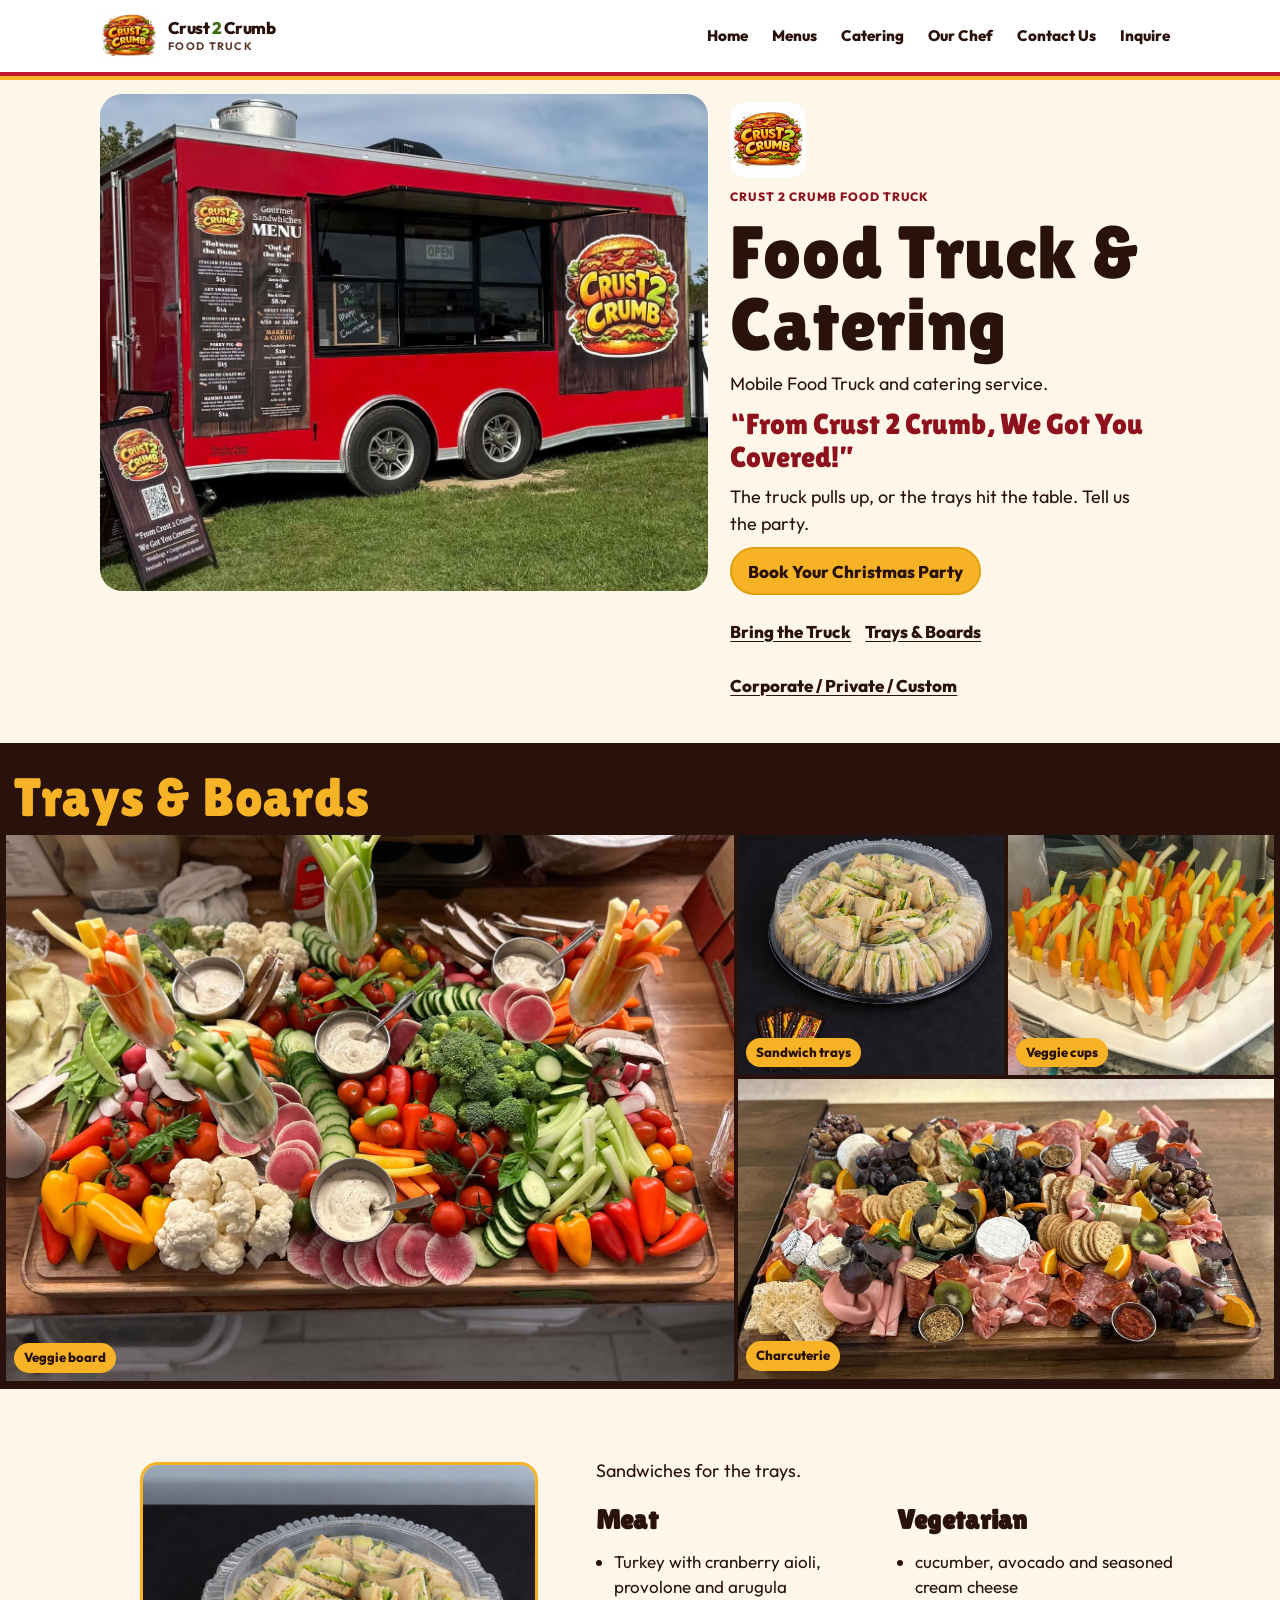
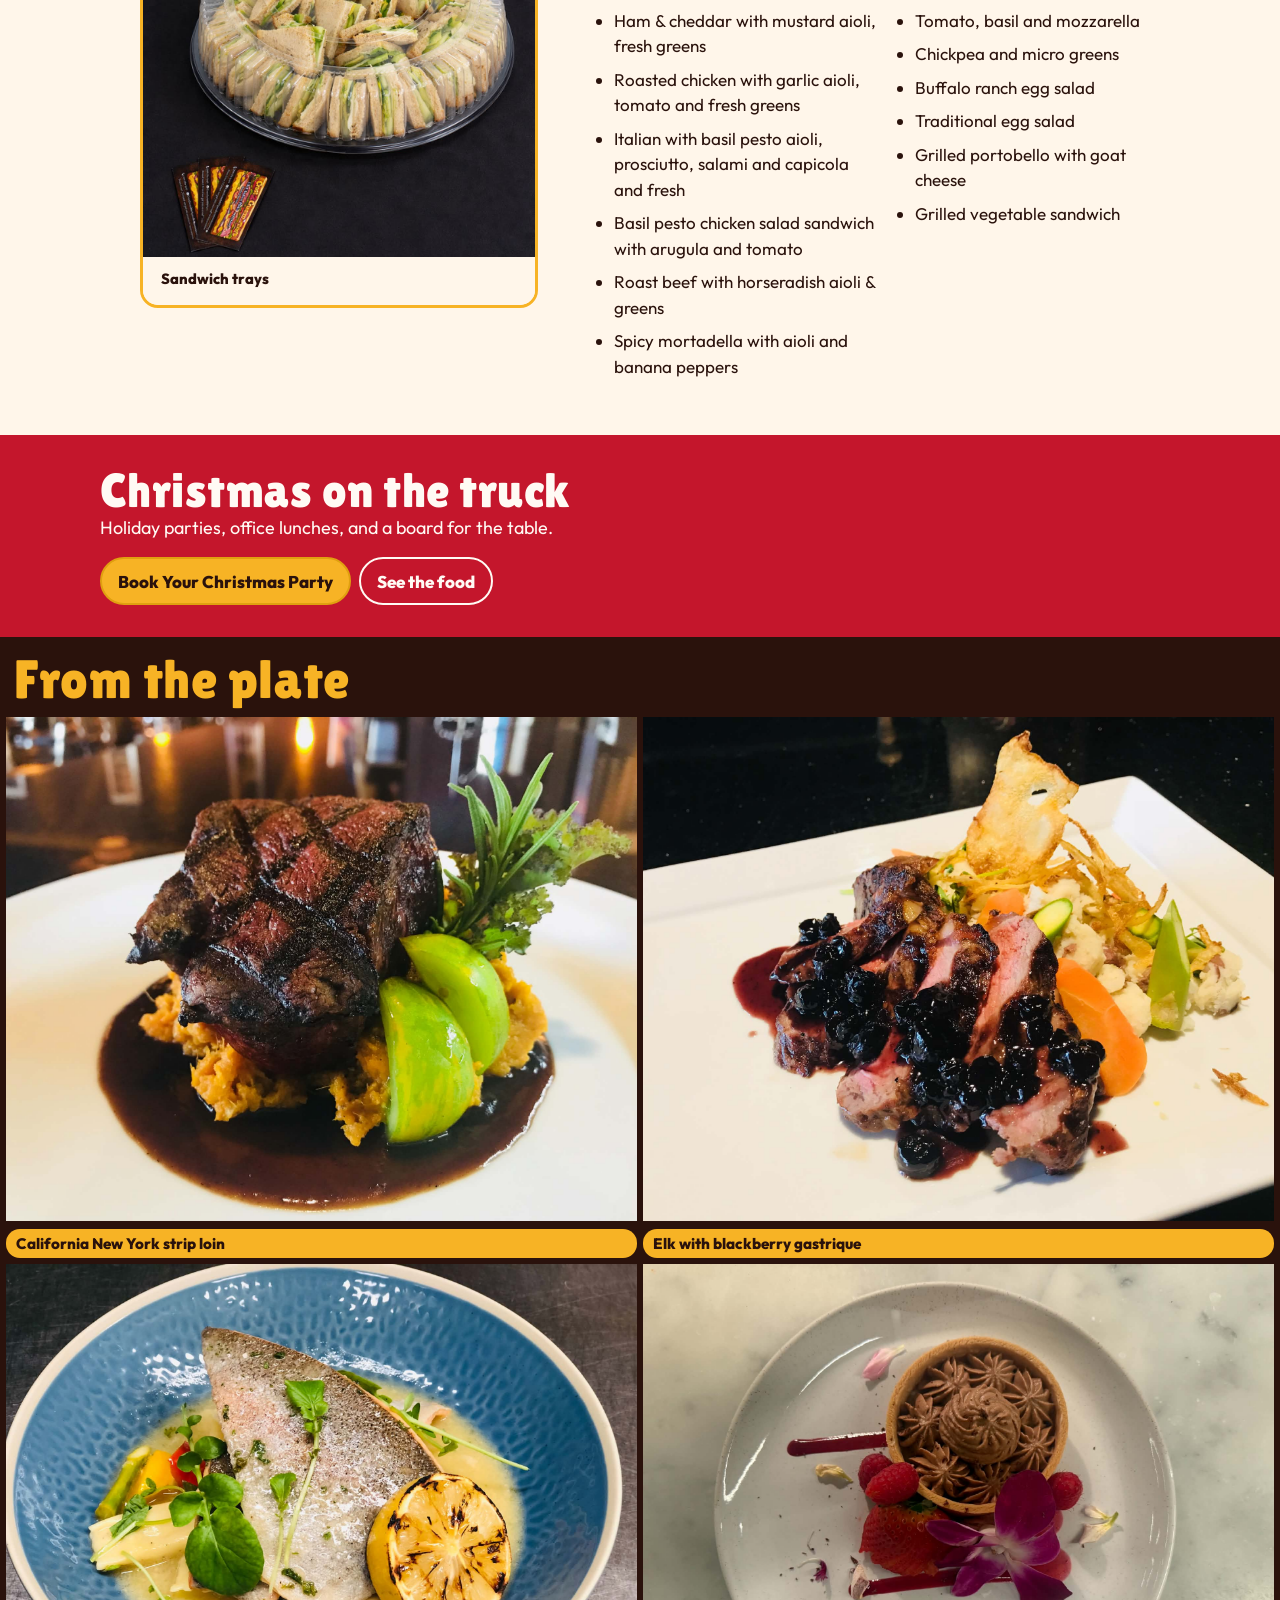
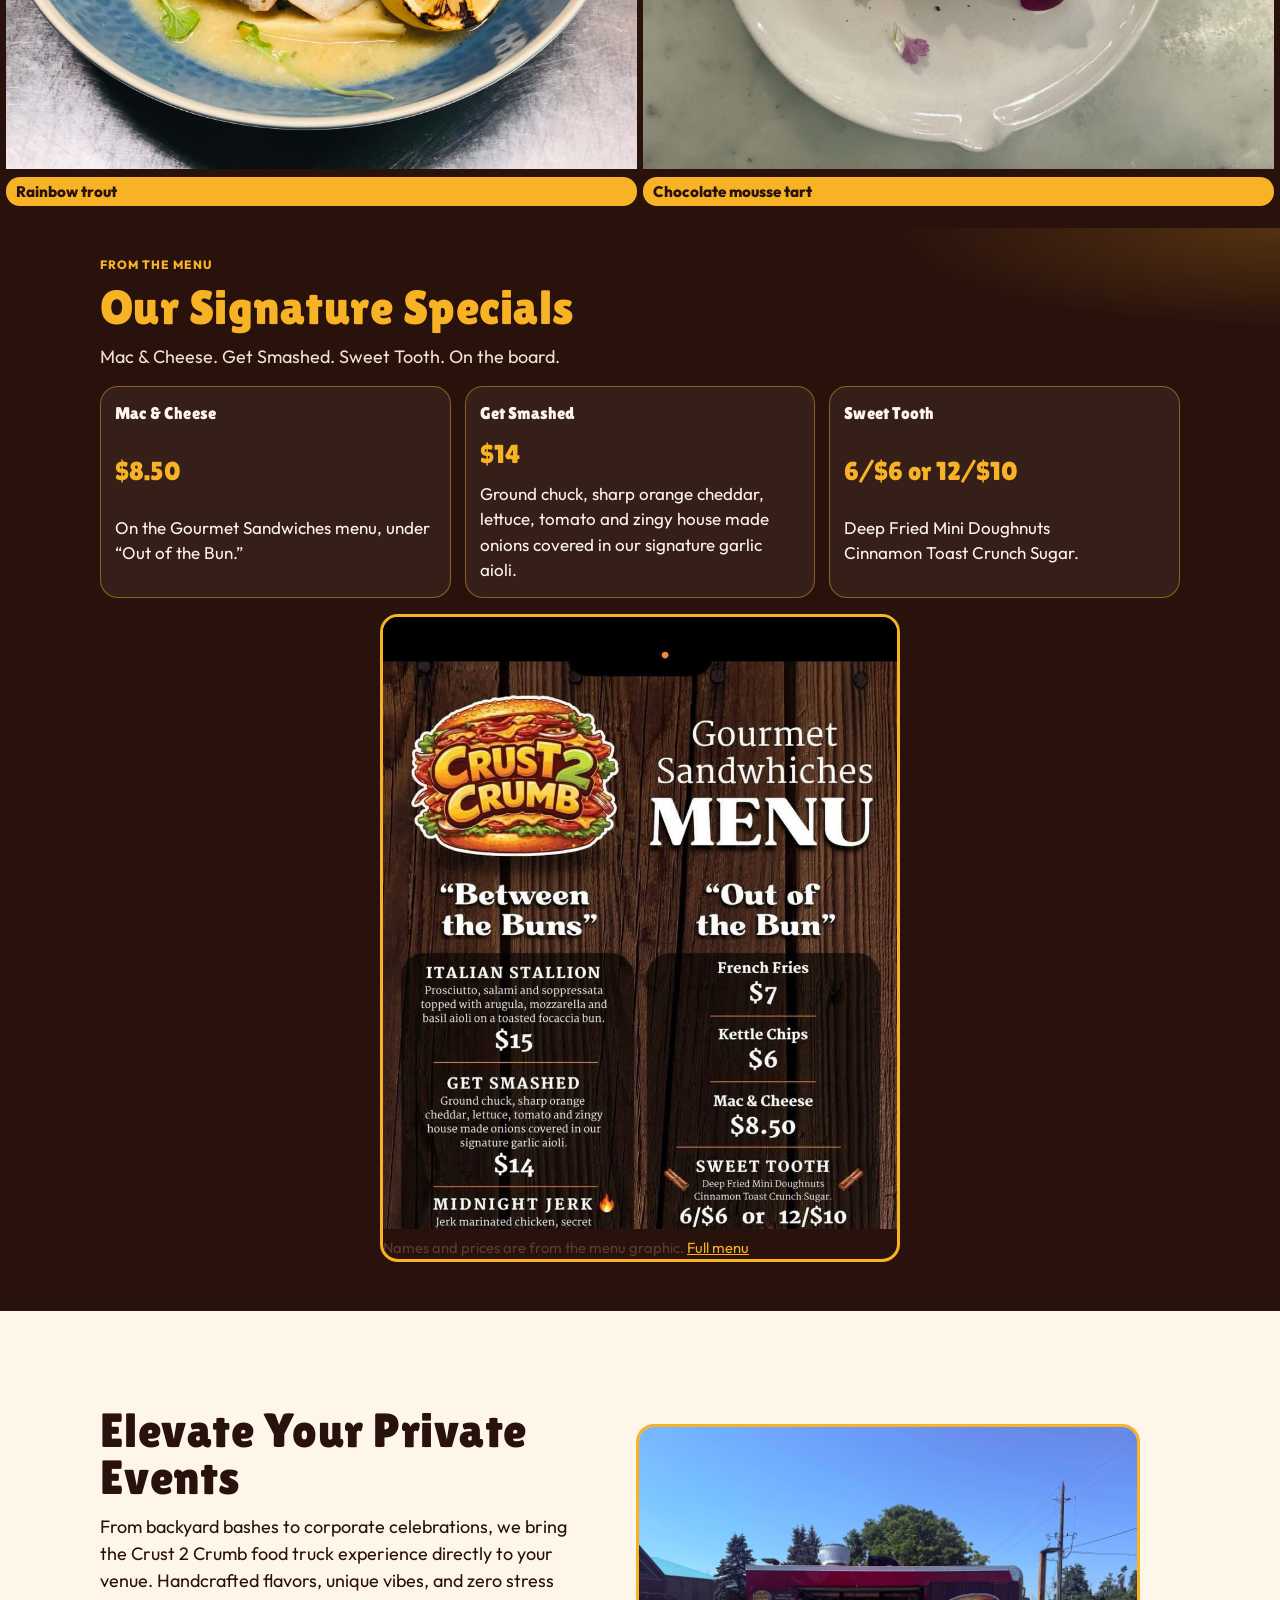
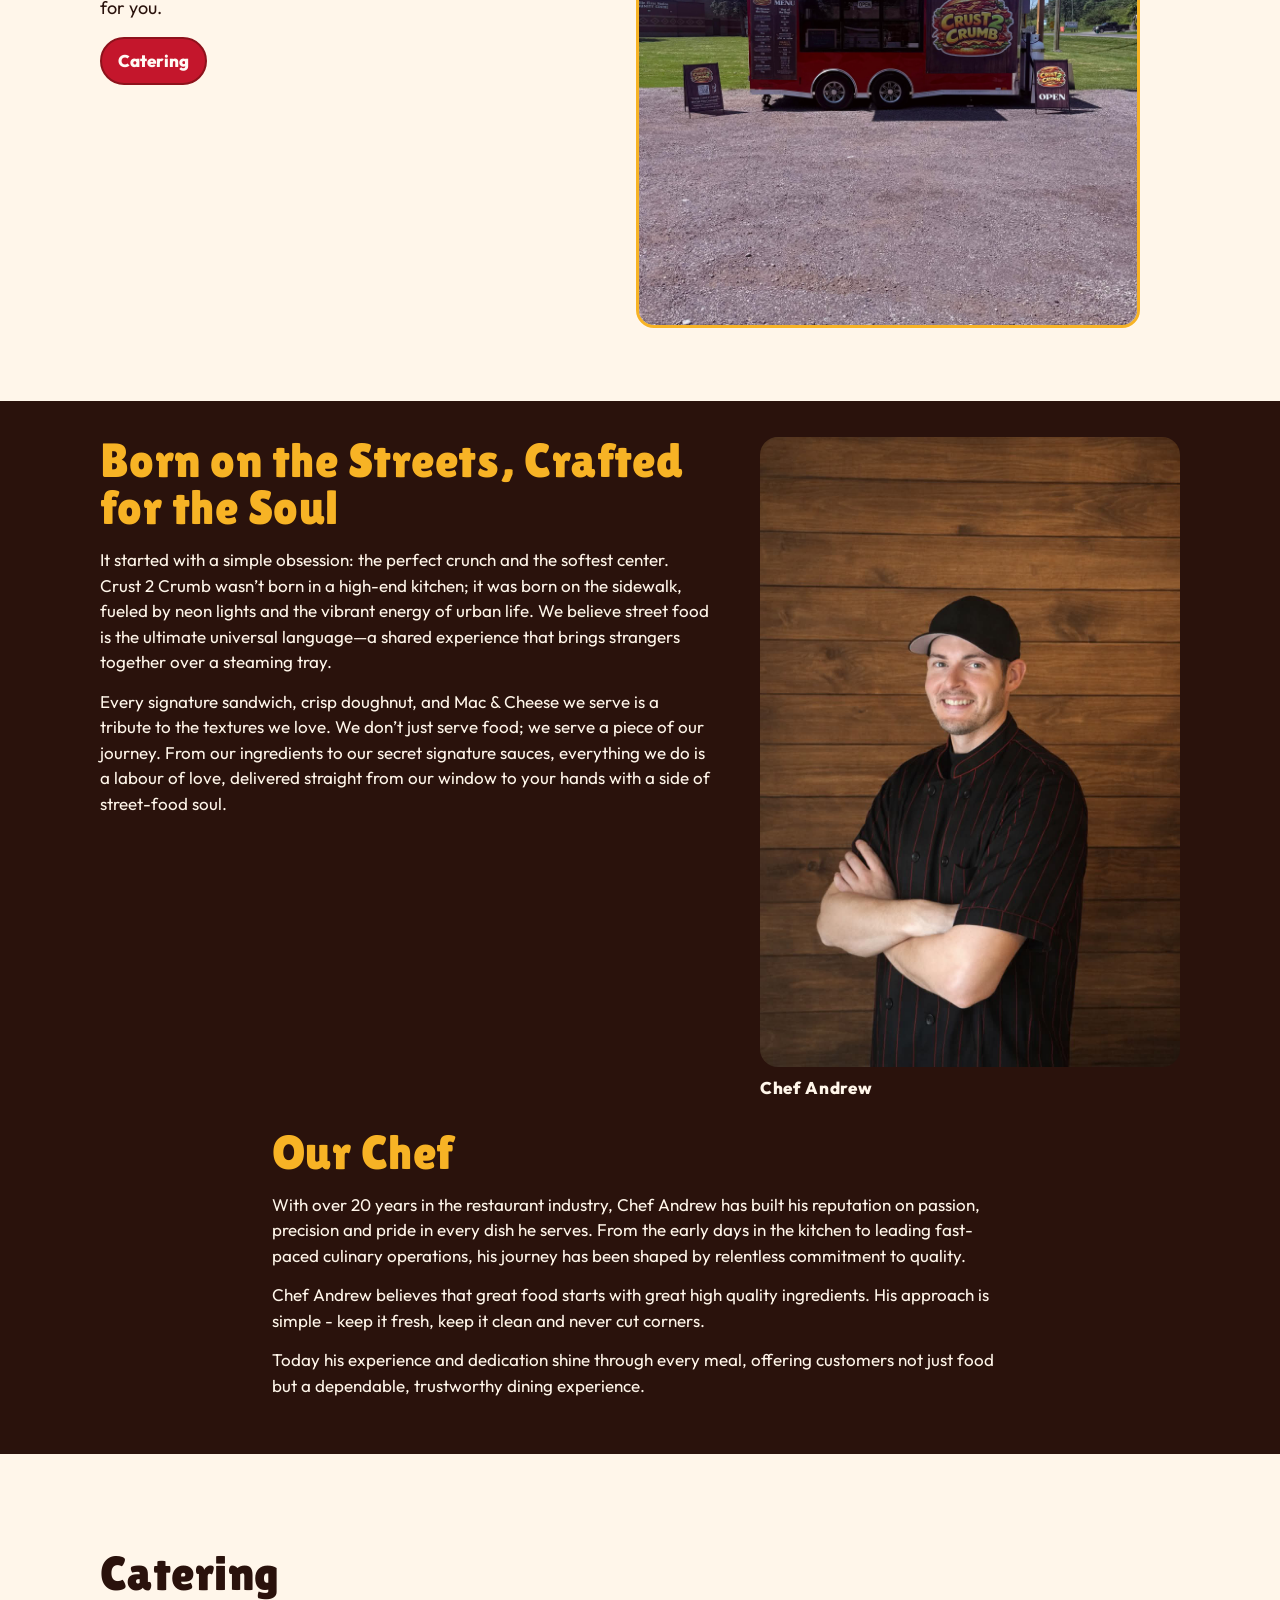
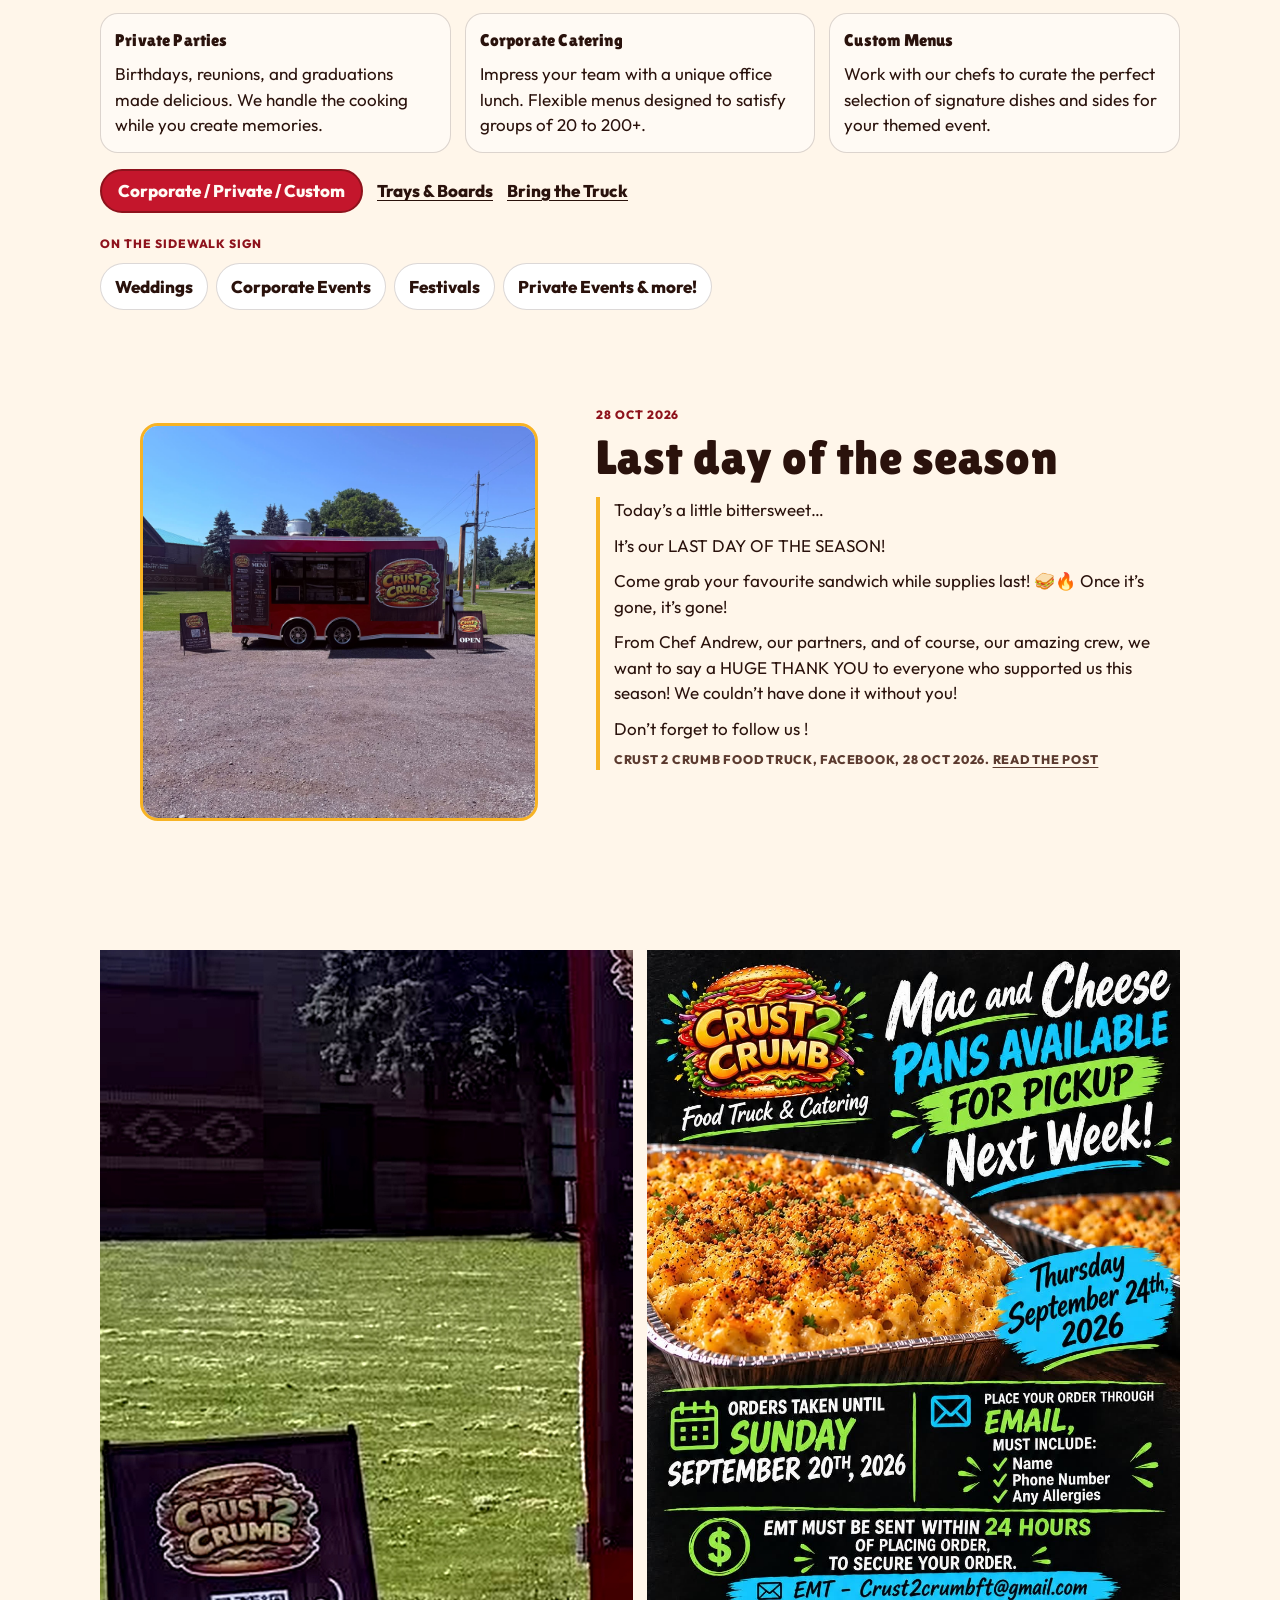
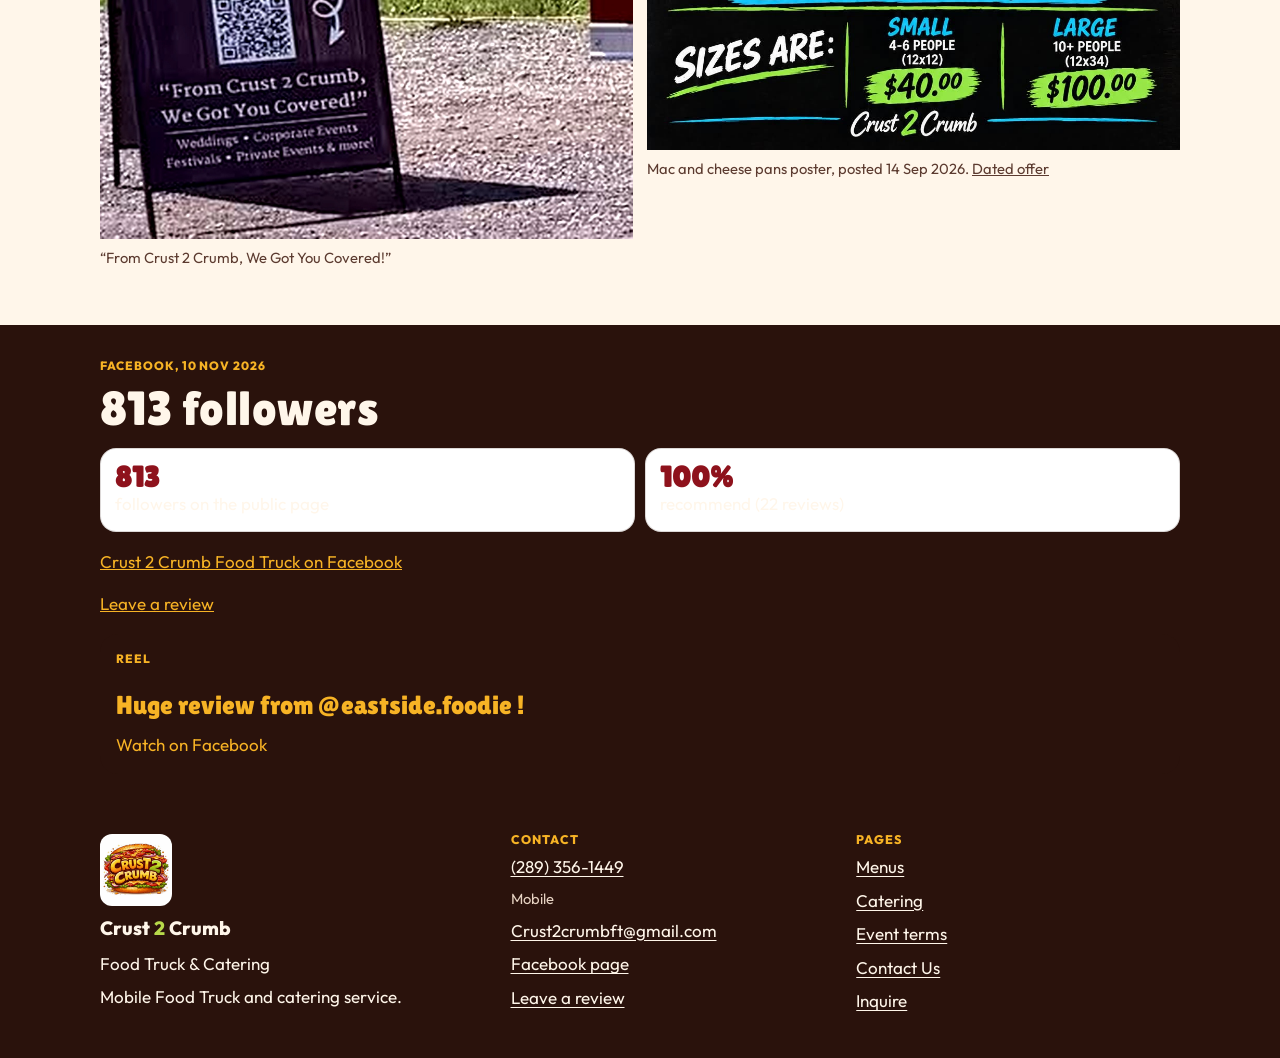
==== index.html @ 7674af57 "Publish the official event terms on the Catering page. Co-authored-by: adecarlo248 <adecarlo248@user" ====
<!doctype html>
<html lang="en-CA">
<head>
  <meta charset="utf-8">
  <meta name="viewport" content="width=device-width, initial-scale=1">
  <meta name="theme-color" content="#c4162c">
  <title>Crust 2 Crumb Food Truck</title>
  <meta name="description" content="Crust 2 Crumb Food Truck. Mobile food truck and catering service. Christmas party catering, trays, and the truck menu.">
  <link rel="icon" href="assets/favicon.png">
  <link rel="preconnect" href="https://fonts.googleapis.com">
  <link rel="preconnect" href="https://fonts.gstatic.com" crossorigin>
  <link href="https://fonts.googleapis.com/css2?family=Lilita+One&family=Outfit:wght@400;500;600;700;800&display=swap" rel="stylesheet">
  <link rel="stylesheet" href="css/styles.css">
</head>
<body class="has-sticky">
  <a class="skip" href="#main">Skip to content</a>
  <header class="site-header">
    <div class="nav">
      <a class="brand" href="./">
        <img src="assets/logo.jpg" alt="" width="58" height="58">
        <span class="brand-name">Crust <span class="two">2</span> Crumb<small>Food Truck</small></span>
      </a>
      <button type="button" class="menu-toggle" data-menu aria-expanded="false" aria-controls="site-nav">Menu</button>
      <nav id="site-nav" class="nav-panel" aria-label="Primary" hidden>
        <button type="button" class="menu-toggle nav-close" data-menu-close>Close</button>
        <a href="./">Home</a>
        <a href="menu/">Menus</a>
        <a href="catering/">Catering</a>
        <a href="#chef">Our Chef</a>
        <a href="contact/">Contact Us</a>
        <a href="book/">Inquire</a>
      </nav>
    </div>
  </header>
  <main id="main">
    <section class="hero">
      <div class="hero-photo">
        <img src="assets/truck-event-header-truck.jpg" width="1236" height="1010" alt="The red Crust 2 Crumb food truck, with the service window open and the sidewalk sign in front." fetchpriority="high">
      </div>
      <div class="hero-card">
        <img class="hero-logo" src="assets/logo.jpg" width="1024" height="1024" alt="">
        <p class="kicker">Crust 2 Crumb Food Truck</p>
        <h1>Food Truck &amp; Catering</h1>
        <p class="lede">Mobile Food Truck and catering service.</p>
        <p class="sign-quote">“From Crust 2 Crumb, We Got You Covered!”</p>
        <p class="lede">The truck pulls up, or the trays hit the table. Tell us the party.</p>
        <div class="stack">
          <a class="btn" href="book/?plan=christmas">Book Your Christmas Party</a>
        </div>
        <p class="entry-links">
          <a href="book/?plan=truck">Bring the Truck</a>
          <a href="book/?plan=trays">Trays &amp; Boards</a>
          <a href="book/?plan=corporate">Corporate / Private / Custom</a>
        </p>
      </div>
    </section>

    <section class="food-band" id="trays" aria-labelledby="trays-title">
      <h2 id="trays-title">Trays &amp; Boards</h2>
      <div class="board-mosaic">
        <figure class="feature">
          <img src="assets/veggie-board.jpg" width="2048" height="1536" alt="A full vegetable crudité board. The celery glass is at the top. No price or package name was published.">
          <figcaption>Veggie board</figcaption>
        </figure>
        <div class="side">
          <div class="pair">
            <figure>
              <img src="assets/sandwich-tray-mosaic.jpg" width="1008" height="910" alt="A round tray of triangle sandwiches under a clear lid, with Crust 2 Crumb packets beside it.">
              <figcaption>Sandwich trays</figcaption>
            </figure>
            <figure>
              <img src="assets/veggie-cups-mosaic.jpg" width="1536" height="1390" alt="Individual cups of cut vegetables in a dip. A photo label, not a named package or price.">
              <figcaption>Veggie cups</figcaption>
            </figure>
          </div>
          <figure>
            <img src="assets/charcuterie-board-mosaic.jpg" width="1930" height="1080" alt="A large board of sliced meats, cheeses, fruit, and crackers.">
            <figcaption>Charcuterie</figcaption>
          </figure>
        </div>
      </div>
    </section>

    <section class="section tray-offer" id="sandwich-trays">
      <div class="wrap split two">
        <figure class="photo-frame">
          <img src="assets/sandwich-tray.jpg" width="1024" height="1024" alt="A round tray of triangle sandwiches under a clear lid, with Crust 2 Crumb packets beside it.">
          <figcaption class="caption"><h2 id="sandwich-trays-title">Sandwich trays</h2></figcaption>
        </figure>
        <div>
          <p class="lede" style="margin:12px 0 0">Sandwiches for the trays.</p>
          <div class="tray-lists">
            <div>
              <h3>Meat</h3>
              <ul>
                <li>Turkey with cranberry aioli, provolone and arugula</li>
                <li>Ham &amp; cheddar with mustard aioli, fresh greens</li>
                <li>Roasted chicken with garlic aioli, tomato and fresh greens</li>
                <li>Italian with basil pesto aioli, prosciutto, salami and capicola and fresh</li>
                <li>Basil pesto chicken salad sandwich with arugula and tomato</li>
                <li>Roast beef with horseradish aioli &amp; greens</li>
                <li>Spicy mortadella with aioli and banana peppers</li>
              </ul>
            </div>
            <div>
              <h3>Vegetarian</h3>
              <ul>
                <li>cucumber, avocado and seasoned cream cheese</li>
                <li>Tomato, basil and mozzarella</li>
                <li>Chickpea and micro greens</li>
                <li>Buffalo ranch egg salad</li>
                <li>Traditional egg salad</li>
                <li>Grilled portobello with goat cheese</li>
                <li>Grilled vegetable sandwich</li>
              </ul>
            </div>
          </div>
        </div>
      </div>
    </section>

    <section class="band-red" id="christmas">
      <div class="wrap">
        <h2>Christmas on the truck</h2>
        <p class="lede">Holiday parties, office lunches, and a board for the table.</p>
        <div class="stack" style="margin-top:16px">
          <a class="btn" href="book/?plan=christmas">Book Your Christmas Party</a>
          <a class="btn-ghost" href="catering/">See the food</a>
        </div>
      </div>
    </section>

    <section class="food-band" id="plates" aria-labelledby="plates-title">
      <h2 id="plates-title">From the plate</h2>
      <div class="plate-grid">
        <figure>
          <img src="assets/plated-steak.jpg" width="2048" height="1536" alt="California New York strip loin.">
          <figcaption>California New York strip loin</figcaption>
        </figure>
        <figure>
          <img src="assets/sliced-steak.jpg" width="2048" height="1536" alt="Elk with blackberry gastrique.">
          <figcaption>Elk with blackberry gastrique</figcaption>
        </figure>
        <figure>
          <img src="assets/plated-fish.jpg" width="2048" height="1536" alt="Rainbow trout.">
          <figcaption>Rainbow trout</figcaption>
        </figure>
        <figure>
          <img src="assets/chocolate-tart.jpg" width="2048" height="1536" alt="Chocolate mousse tart.">
          <figcaption>Chocolate mousse tart</figcaption>
        </figure>
      </div>
    </section>

    <section class="board-specials" id="specials">
      <div class="wrap">
        <p class="kicker">From the menu</p>
        <h2>Our Signature Specials</h2>
        <p class="lede" style="margin:12px 0 16px">Mac &amp; Cheese. Get Smashed. Sweet Tooth. On the board.</p>
        <div class="specials">
          <article class="offer">
            <h3>Mac &amp; Cheese</h3>
            <p class="price">$8.50</p>
            <p>On the Gourmet Sandwiches menu, under “Out of the Bun.”</p>
          </article>
          <article class="offer">
            <h3>Get Smashed</h3>
            <p class="price">$14</p>
            <p>Ground chuck, sharp orange cheddar, lettuce, tomato and zingy house made onions covered in our signature garlic aioli.</p>
          </article>
          <article class="offer">
            <h3>Sweet Tooth</h3>
            <p class="price">6/$6 or 12/$10</p>
            <p>Deep Fried Mini Doughnuts<br>Cinnamon Toast Crunch Sugar.</p>
          </article>
        </div>
        <figure class="photo-frame" style="margin-top:16px">
          <img src="assets/gourmet-sandwiches-menu.jpg" width="943" height="2048" alt="Gourmet Sandwiches menu graphic for Crust 2 Crumb, including Mac and Cheese, Get Smashed, and Sweet Tooth." loading="lazy">
          <figcaption class="caption">Names and prices are from the menu graphic. <a href="menu/">Full menu</a></figcaption>
        </figure>
      </div>
    </section>

    <section class="section after-band">
      <div class="wrap split two">
        <div>
          <h2>Elevate Your Private Events</h2>
          <p class="lede" style="margin-top:12px">From backyard bashes to corporate celebrations, we bring the Crust 2 Crumb food truck experience directly to your venue. Handcrafted flavors, unique vibes, and zero stress for you.</p>
          <p style="margin-top:16px"><a class="btn btn-red" href="catering/">Catering</a></p>
        </div>
        <figure class="photo-frame">
          <img src="assets/cover.jpg" width="2048" height="2048" alt="The red Crust 2 Crumb food truck with the service window open and the burger logo on the side." loading="lazy">
        </figure>
      </div>
    </section>

    <section class="chef-story" id="chef">
      <div class="wrap chef-layout">
        <div class="story">
          <h2>Born on the Streets, Crafted for the Soul</h2>
          <div style="margin-top:16px">
            <p>It started with a simple obsession: the perfect crunch and the softest center. Crust 2 Crumb wasn’t born in a high-end kitchen; it was born on the sidewalk, fueled by neon lights and the vibrant energy of urban life. We believe street food is the ultimate universal language—a shared experience that brings strangers together over a steaming tray.</p>
            <p>Every signature sandwich, crisp doughnut, and Mac &amp; Cheese we serve is a tribute to the textures we love. We don’t just serve food; we serve a piece of our journey. From our ingredients to our secret signature sauces, everything we do is a labour of love, delivered straight from our window to your hands with a side of street-food soul.</p>
          </div>
        </div>
        <figure class="chef-photo">
          <img src="assets/chef-portrait.jpg" width="1024" height="1536" alt="Chef Andrew in a black pinstripe chef’s coat and black cap, arms crossed, in front of a wood wall.">
          <figcaption>Chef Andrew</figcaption>
        </figure>
      </div>
      <div class="wrap chef-bio">
        <h2>Our Chef</h2>
        <div style="margin-top:16px">
          <p>With over 20 years in the restaurant industry, Chef Andrew has built his reputation on passion, precision and pride in every dish he serves. From the early days in the kitchen to leading fast-paced culinary operations, his journey has been shaped by relentless commitment to quality.</p>
          <p>Chef Andrew believes that great food starts with great high quality ingredients. His approach is simple - keep it fresh, keep it clean and never cut corners.</p>
          <p>Today his experience and dedication shine through every meal, offering customers not just food but a dependable, trustworthy dining experience.</p>
        </div>
      </div>
    </section>

    <section class="section after-band" id="catering-cards">
      <div class="wrap">
        <h2>Catering</h2>
        <div class="specials" style="margin-top:16px">
          <article class="offer">
            <h3>Private Parties</h3>
            <p>Birthdays, reunions, and graduations made delicious. We handle the cooking while you create memories.</p>
          </article>
          <article class="offer">
            <h3>Corporate Catering</h3>
            <p>Impress your team with a unique office lunch. Flexible menus designed to satisfy groups of 20 to 200+.</p>
          </article>
          <article class="offer">
            <h3>Custom Menus</h3>
            <p>Work with our chefs to curate the perfect selection of signature dishes and sides for your themed event.</p>
          </article>
        </div>
        <p class="entry-links" style="margin-top:16px">
          <a class="btn btn-red" href="book/?plan=corporate">Corporate / Private / Custom</a>
          <a href="book/?plan=trays">Trays &amp; Boards</a>
          <a href="book/?plan=truck">Bring the Truck</a>
        </p>
        <p class="kicker" style="margin-top:22px">On the sidewalk sign</p>
        <ul class="event-list">
          <li>Weddings</li>
          <li>Corporate Events</li>
          <li>Festivals</li>
          <li>Private Events &amp; more!</li>
        </ul>
      </div>
    </section>

    <section class="section">
      <div class="wrap split two">
        <figure class="photo-frame">
          <img src="assets/oct28-truck.jpg" width="2048" height="2048" alt="Crust 2 Crumb food truck photographed for the 28 Oct 2026 post." loading="lazy">
        </figure>
        <div>
          <p class="kicker">28 Oct 2026</p>
          <h2>Last day of the season</h2>
          <blockquote class="quote" style="margin-top:16px">
            <p>Today’s a little bittersweet…</p>
            <p>It’s our LAST DAY OF THE SEASON!</p>
            <p>Come grab your favourite sandwich while supplies last! 🥪🔥 Once it’s gone, it’s gone!</p>
            <p>From Chef Andrew, our partners, and of course, our amazing crew, we want to say a HUGE THANK YOU to everyone who supported us this season! We couldn’t have done it without you!</p>
            <p>Don’t forget to follow us !</p>
            <footer>Crust 2 Crumb Food Truck, Facebook, 28 Oct 2026. <a href="https://www.facebook.com/permalink.php?story_fbid=pfbid02zjvTAzkYXod4Huks83tHVeLC5G7Nctkyc1kc2uvF5dkvdY69k6qsUNo43sBZ8N8Tl&amp;id=61586349067280" target="_blank" rel="noopener noreferrer">Read the post</a></footer>
          </blockquote>
        </div>
      </div>
    </section>

    <section class="section" id="photos">
      <div class="wrap">
        <div class="gallery">
          <figure>
            <img src="assets/sidewalk-sign.jpg" width="900" height="1500" alt="A-frame sign with the Crust 2 Crumb logo, a QR code, and the line From Crust 2 Crumb, We Got You Covered." loading="lazy">
            <figcaption class="caption">“From Crust 2 Crumb, We Got You Covered!”</figcaption>
          </figure>
          <figure>
            <img src="assets/mac-and-cheese-pans.jpg" width="1024" height="1536" alt="Poster for mac and cheese pans, small $40 and large $100, for a 24 September 2026 pickup." loading="lazy">
            <figcaption class="caption">Mac and cheese pans poster, posted 14 Sep 2026. <a href="menu/#pans">Dated offer</a></figcaption>
          </figure>
        </div>
      </div>
    </section>

    <section class="band-brown">
      <div class="wrap">
        <p class="kicker">Facebook, 10 Nov 2026</p>
        <h2>813 followers</h2>
        <div class="stats" style="margin:16px 0">
          <div class="stat">
            <strong>813</strong>
            <span>followers on the public page</span>
          </div>
          <div class="stat">
            <strong>100%</strong>
            <span>recommend (22 reviews)</span>
          </div>
        </div>
        <p><a href="https://www.facebook.com/p/Crust-2-Crumb-Food-Truck-61586349067280/" target="_blank" rel="noopener noreferrer">Crust 2 Crumb Food Truck on Facebook</a></p>
        <p><a href="https://use1app.com/r/crust2crumb/">Leave a review</a></p>
        <a class="reel" href="https://www.facebook.com/reel/1042417608495707" target="_blank" rel="noopener noreferrer">
          <span class="kicker">Reel</span>
          <strong>Huge review from @eastside.foodie !</strong>
          <span>Watch on Facebook</span>
        </a>
      </div>
    </section>
  </main>
  <footer class="site-footer">
    <div class="wrap footer-grid">
      <div>
        <img src="assets/logo.jpg" alt="" width="72" height="72">
        <p class="footer-mark">Crust <span class="two">2</span> Crumb</p>
        <p>Food Truck &amp; Catering</p>
        <p>Mobile Food Truck and catering service.</p>
      </div>
      <div>
        <h2>Contact</h2>
        <p><a href="tel:+12893561449">(289) 356-1449</a></p>
        <p class="fine">Mobile</p>
        <p><a href="mailto:Crust2crumbft@gmail.com">Crust2crumbft@gmail.com</a></p>
        <p><a href="https://www.facebook.com/p/Crust-2-Crumb-Food-Truck-61586349067280/" target="_blank" rel="noopener noreferrer">Facebook page</a></p>
        <p><a href="https://use1app.com/r/crust2crumb/">Leave a review</a></p>
      </div>
      <div>
        <h2>Pages</h2>
        <p><a href="menu/">Menus</a></p>
        <p><a href="catering/">Catering</a></p>
        <p><a href="catering/#event-terms">Event terms</a></p>
        <p><a href="contact/">Contact Us</a></p>
        <p><a href="book/">Inquire</a></p>
      </div>
    </div>
  </footer>
  <div class="sticky-cta">
    <a class="btn" href="book/?plan=christmas">Book Your Christmas Party</a>
  </div>
  <script src="js/site.js"></script>
</body>
</html>
---- css/styles.css ----
/* Crust 2 Crumb Food Truck. Gold, green, and brown follow the logo; red follows the truck. */

:root {
  color-scheme: light;
  --red: #c4162c;
  --red-deep: #8e121c;
  --gold: #f7b325;
  --brown: #2a120c;
  --brown-soft: #5c3b30;
  --green: #3f6a0e;
  --cream: #fff6ea;
  --paper: #fffaf4;
  --ink: #2a120c;
  --line: rgba(42, 18, 12, 0.16);
  --display: "Lilita One", "Arial Black", Impact, sans-serif;
  --sans: Outfit, "Avenir Next", "Segoe UI", sans-serif;
  --max: 1080px;
  --sticky: 84px;
}

* { box-sizing: border-box; }
html { scroll-behavior: smooth; }
body {
  margin: 0;
  color: var(--ink);
  background: var(--cream);
  font-family: var(--sans);
  font-size: 1.0625rem;
  line-height: 1.5;
}
body.has-sticky { padding-bottom: calc(var(--sticky) + env(safe-area-inset-bottom, 0px)); }
img { max-width: 100%; height: auto; display: block; }
button, input, textarea { font: inherit; color: inherit; }
a { color: inherit; }
:focus-visible { outline: 3px solid var(--brown); outline-offset: 3px; }
[hidden] { display: none !important; }
::selection { background: var(--gold); color: var(--brown); }

.skip {
  position: absolute;
  left: 12px;
  top: -48px;
  z-index: 80;
  background: #fff;
  color: var(--ink);
  padding: 8px 12px;
}
.skip:focus { top: 8px; }

.wrap { width: min(var(--max), calc(100% - 28px)); margin: 0 auto; }
.narrow { max-width: 42rem; }

h1, h2, h3 { scroll-margin-top: 96px; }
h1, h2, .display {
  font-family: var(--display);
  font-weight: 400;
  letter-spacing: 0.01em;
  line-height: 0.98;
  margin: 0;
}
h1 { font-size: clamp(2.5rem, 11vw, 4.6rem); }
h2 { font-size: clamp(1.9rem, 7vw, 3rem); }
h3 { margin: 0; font-size: 1.05rem; letter-spacing: 0.01em; }

.kicker, .badge {
  margin: 0 0 10px;
  font-size: 0.75rem;
  font-weight: 800;
  letter-spacing: 0.08em;
  text-transform: uppercase;
}
.kicker { color: var(--red-deep); }
.badge {
  display: inline-block;
  padding: 4px 10px;
  border-radius: 999px;
  border: 1.5px solid var(--red-deep);
  color: var(--red-deep);
  background: #fff;
}
.lede { margin: 0; font-size: 1.125rem; max-width: 38rem; }
.fine { margin: 0; color: var(--brown-soft); font-size: 0.92rem; }
.prose a, .site-footer a, .fine a, .quote a { text-underline-offset: 3px; }

.demo-banner {
  margin: 0;
  padding: 8px 14px;
  background: var(--brown);
  color: var(--cream);
  text-align: center;
  font-size: 0.84rem;
  line-height: 1.4;
}

.site-header {
  background: #fff;
  color: var(--brown);
  border-bottom: 4px solid var(--red);
  box-shadow: 0 4px 0 var(--gold);
  position: sticky;
  top: 0;
  z-index: 40;
}
.nav {
  width: min(var(--max), calc(100% - 20px));
  margin: 0 auto;
  min-height: 72px;
  display: flex;
  align-items: center;
  gap: 10px;
}
.brand {
  margin-right: auto;
  display: flex;
  align-items: center;
  gap: 10px;
  text-decoration: none;
  min-height: 48px;
}
.brand img { width: 58px; height: 58px; border-radius: 10px; }
.brand-name { font-weight: 800; letter-spacing: -0.03em; line-height: 1; font-size: 1.05rem; }
.brand-name .two { color: var(--green); }
.brand-name small {
  display: block;
  margin-top: 4px;
  font-size: 0.68rem;
  font-weight: 700;
  letter-spacing: 0.12em;
  text-transform: uppercase;
  color: var(--brown-soft);
}
.menu-toggle, .btn, .btn-ghost, .text-btn {
  display: inline-flex;
  align-items: center;
  justify-content: center;
  min-height: 48px;
  padding: 0 16px;
  border-radius: 999px;
  border: 2px solid transparent;
  text-decoration: none;
  font-weight: 800;
  cursor: pointer;
  text-align: center;
}
.menu-toggle { background: transparent; color: var(--brown); border-color: rgba(42, 18, 12, 0.25); }
.btn { background: var(--gold); color: var(--brown); border-color: #e0a010; }
.btn-red { background: var(--red); color: #fffaf4; border-color: var(--red-deep); }
.btn-ghost { background: transparent; color: var(--brown); border-color: var(--brown); }
.text-btn {
  background: none;
  border: 0;
  color: var(--red-deep);
  text-decoration: underline;
  text-underline-offset: 3px;
  padding: 0 8px;
  min-height: 44px;
}
.nav-panel {
  position: fixed;
  inset: 0;
  z-index: 70;
  background: var(--cream);
  color: var(--ink);
  padding: 18px 18px 32px;
  display: flex;
  flex-direction: column;
  gap: 6px;
  overflow: auto;
}
.nav-panel a {
  text-decoration: none;
  font-family: var(--display);
  font-size: 2rem;
  min-height: 56px;
  display: flex;
  align-items: center;
  border-radius: 12px;
}
.nav-panel a[aria-current="page"] { color: var(--red-deep); }
.nav-close { align-self: flex-end; }

.hero { padding: 0; }
.hero-photo {
  position: relative;
  background: var(--brown);
  height: auto;
  max-height: none;
  overflow: hidden;
  padding-bottom: 40px;
}
.hero-photo img {
  position: static;
  display: block;
  width: 100%;
  max-width: 100%;
  height: auto;
  max-height: none;
  object-fit: contain;
  object-position: center;
}
.hero-card {
  margin: -40px 0 0;
  position: relative;
  background: var(--paper);
  border-radius: 22px 22px 0 0;
  padding: 16px 28px 32px;
  box-shadow: none;
  display: grid;
  gap: 10px;
}
.hero + .food-band { padding-top: 28px; }
.feast {
  display: grid;
  grid-template-columns: 1fr 1fr;
  gap: 6px;
  padding: 6px;
  background: var(--brown);
}
.feast figure { margin: 0; position: relative; overflow: hidden; }
.feast img { width: 100%; height: 168px; object-fit: cover; }
.full-board {
  margin: 0;
  padding: 12px 12px 18px;
  background: #2a120c;
  text-align: center;
}
.full-board img {
  width: min(960px, 100%);
  height: auto;
  margin: 0 auto;
  object-fit: contain;
}
.full-board figcaption {
  display: inline-block;
  margin: 12px 0 0;
  background: var(--gold);
  color: var(--brown);
  font-weight: 800;
  padding: 6px 12px;
  border-radius: 999px;
}
.food-band {
  background: #2a120c;
  color: #fff6ea;
  padding: 16px 6px 8px;
}
.food-band h2 {
  color: var(--gold);
  padding: 0 8px 10px;
  font-size: clamp(2.1rem, 8vw, 3.4rem);
}
.board-mosaic, .plate-grid { display: grid; gap: 6px; }
.board-mosaic { grid-template-columns: 1fr; gap: 4px; }
.side, .pair { display: grid; gap: 4px; }
.pair { grid-template-columns: 1fr 1fr; }
.food-band figure { position: relative; margin: 0; overflow: hidden; background: #2a120c; }
.board-mosaic img {
  width: 100%;
  height: auto;
  display: block;
}
.plate-grid img {
  width: 100%;
  height: auto;
  aspect-ratio: 1 / 1;
  object-fit: cover;
  display: block;
}
.plate-grid { grid-template-columns: 1fr 1fr; }
.plate-grid figure {
  aspect-ratio: auto;
  overflow: visible;
  background: transparent;
  display: flex;
  flex-direction: column;
}
.food-band figcaption {
  position: absolute;
  left: 8px;
  bottom: 8px;
  margin: 0;
  background: var(--gold);
  color: var(--brown);
  font-weight: 800;
  font-size: 0.82rem;
  padding: 5px 10px;
  border-radius: 999px;
}
.food-band .plate-grid { padding-bottom: 14px; }
.food-band .plate-grid figcaption {
  position: static;
  left: auto;
  bottom: auto;
  max-width: 100%;
  margin: 8px 0 0;
  border-radius: 14px;
  line-height: 1.25;
  white-space: normal;
  font-size: 0.95rem;
}
#contact-form .btn, .book-sticky .btn {
  max-width: 100%;
  white-space: normal;
  line-height: 1.25;
  padding-top: 10px;
  padding-bottom: 10px;
}
.chef-story {
  background: #2a120c;
  color: #fff6ea;
  padding: 36px 0 42px;
  scroll-margin-top: 96px;
}
.chef-story h2 { color: var(--gold); }
.chef-story p { color: #fff6ea; }
.chef-layout { display: grid; gap: 18px; align-items: start; }
.chef-photo { margin: 0; max-width: 420px; order: -1; }
.chef-photo img { width: 100%; height: auto; border-radius: 18px; }
.chef-photo figcaption { margin-top: 8px; font-weight: 800; letter-spacing: 0.04em; }
.chef-bio { margin-top: 28px; max-width: 46rem; }
.chef-bio p { margin: 0 0 14px; }
#catering-cards { padding-bottom: 40px; }
#catering-cards .specials { margin-top: 20px; }
#catering-cards .entry-links { margin-top: 20px; }
#catering-cards .kicker { margin-top: 28px; }
.feast .wide { grid-column: 1 / -1; }
.feast .wide img { height: 280px; object-position: center 45%; }
.feast figcaption {
  position: absolute;
  left: 8px;
  bottom: 8px;
  margin: 0;
  background: var(--gold);
  color: var(--brown);
  font-weight: 800;
  font-size: 0.82rem;
  letter-spacing: 0.02em;
  padding: 5px 10px;
  border-radius: 999px;
}
.board-specials {
  background:
    radial-gradient(700px 180px at 100% 0%, rgba(247, 179, 37, 0.2), transparent 55%),
    #2a120c;
  color: #fff6ea;
  padding: 28px 0 32px;
}
.board-specials .kicker, .board-specials h2 { color: var(--gold); }
.board-specials .lede { color: #f3e2cf; }
.board-specials .offer {
  background: rgba(255, 246, 234, 0.06);
  border-color: rgba(247, 179, 37, 0.45);
  color: #fff6ea;
}
.board-specials .price { color: var(--gold); font-size: 1.6rem; font-family: var(--display); font-weight: 400; }
.board-specials .photo-frame { max-width: 520px; margin-left: auto; margin-right: auto; }
.board-specials .photo-frame img { width: 100%; max-height: 68vh; object-fit: cover; object-position: top center; }
.board-specials .caption a { color: var(--gold); }
.hero-card > * { margin: 0; }
.hero-logo { width: 76px; height: 76px; border-radius: 16px; }
.sign-quote {
  margin: 0;
  font-family: var(--display);
  font-size: clamp(1.35rem, 5vw, 1.8rem);
  line-height: 1.15;
  color: var(--red-deep);
}
.stack { display: flex; flex-direction: column; gap: 8px; }
.stack .btn, .stack .btn-ghost { width: 100%; }

.section { padding: 36px 0; }
.after-band { padding-top: 72px; }
.entry-links a { min-height: 44px; display: inline-flex; align-items: center; }
.band-red {
  background: var(--red);
  color: #fffaf4;
  padding: 32px 0;
}
.band-red .kicker, .band-red .badge {
  color: #fffaf4;
  border-color: #fffaf4;
  background: transparent;
}
.band-red .lede, .band-red p { color: #fffaf4; }
.band-red .btn-ghost { color: #fffaf4; border-color: #fffaf4; }
.band-red :focus-visible { outline-color: #fff; }
.band-brown { background: var(--brown); color: var(--cream); padding: 32px 0; }
.band-brown .kicker { color: var(--gold); }
.band-brown a { color: var(--gold); }

.page-intro { display: grid; gap: 12px; margin-bottom: 22px; }
.page-intro > * { margin: 0; }

.split { display: grid; gap: 18px; }
.photo-frame {
  background: var(--brown);
  border-radius: 18px;
  overflow: hidden;
  border: 3px solid var(--gold);
}
.photo-frame img { width: 100%; height: auto; }
.sign-crop { height: auto; background: #2a120c; }
.sign-crop img { width: 100%; height: auto; max-height: 70vh; object-fit: contain; object-position: center bottom; }
.entry-links { display: flex; flex-wrap: wrap; gap: 10px 14px; margin: 4px 0 0; align-items: center; }
.entry-links a { font-weight: 800; text-underline-offset: 3px; }
.caption { margin: 8px 0 0; color: var(--brown-soft); font-size: 0.92rem; }
#plates, #trays, .tray-offer { scroll-margin-top: 110px; }
.tray-offer .photo-frame { background: var(--cream); }
.tray-offer .caption {
  margin: 0;
  padding: 12px 18px 16px;
  color: var(--brown);
  font-weight: 800;
  background: var(--cream);
  text-align: start;
  line-height: 1.35;
  overflow-wrap: break-word;
}
.tray-offer .caption h2 {
  margin: 0;
  color: inherit;
  font-family: var(--sans);
  font-size: 0.92rem;
  font-weight: 800;
  letter-spacing: 0;
  line-height: 1.35;
  text-wrap: wrap;
  overflow-wrap: break-word;
}
.tray-lists { display: grid; gap: 18px; margin-top: 16px; }
.tray-lists h3 {
  font-family: var(--display);
  font-size: 1.7rem;
  margin: 0 0 8px;
}
.tray-lists ul { margin: 0; padding-left: 1.15rem; display: grid; gap: 8px; }

#event-terms { scroll-margin-top: 96px; }
.event-terms {
  background: var(--paper);
  border: 1px solid var(--line);
  border-top: 4px solid var(--gold);
  border-radius: 18px;
  padding: 18px 16px 22px;
}
.event-terms h2 { margin-bottom: 10px; }
.event-terms .lede { margin-bottom: 2px; }
.event-terms h3 {
  font-family: var(--display);
  font-weight: 400;
  font-size: clamp(1.45rem, 5vw, 1.85rem);
  line-height: 1.05;
  margin: 26px 0 10px;
}
.event-terms ul {
  margin: 0;
  padding-left: 1.2rem;
  display: grid;
  gap: 8px;
}
.event-terms li::marker { color: var(--red); }
.event-terms .terms-close p {
  margin: 0 0 12px;
  max-width: 40rem;
}
.event-terms .terms-close p:last-child { margin-bottom: 0; }
.terms-note {
  margin: 0 0 12px;
  padding: 10px 12px;
  background: #fff;
  border: 1px solid var(--line);
  border-left: 4px solid var(--gold);
  border-radius: 12px;
}
.terms-note a { font-weight: 800; text-underline-offset: 3px; white-space: nowrap; }
.page-intro > .terms-note { margin: 0; }

.quote {
  margin: 0;
  padding: 0 0 0 14px;
  border-left: 4px solid var(--gold);
  display: grid;
  gap: 10px;
}
.quote p { margin: 0; }
.quote footer {
  font-size: 0.78rem;
  font-weight: 800;
  letter-spacing: 0.06em;
  text-transform: uppercase;
  color: var(--brown-soft);
}

.menu-tease, .event-list, .plain-list { list-style: none; margin: 0; padding: 0; }
.menu-tease li, .price-row {
  display: flex;
  justify-content: space-between;
  gap: 12px;
  padding: 12px 0;
  border-bottom: 1px solid var(--line);
  font-weight: 700;
}
.price { font-variant-numeric: tabular-nums; color: var(--red-deep); white-space: nowrap; }
.event-list { display: flex; flex-wrap: wrap; gap: 8px; }
.event-list li {
  background: #fff;
  border: 1.5px solid var(--line);
  border-radius: 999px;
  min-height: 44px;
  padding: 10px 14px;
  display: inline-flex;
  align-items: center;
  font-weight: 800;
}

.truck-menu {
  background:
    radial-gradient(900px 180px at 0% 0%, rgba(247, 179, 37, 0.16), transparent 50%),
    #2a120c;
  color: #fff6ea;
  border-radius: 22px;
  padding: 18px 16px 8px;
  box-shadow: inset 0 0 0 2px rgba(247, 179, 37, 0.55);
}
.truck-menu h2 { color: var(--gold); font-size: clamp(1.7rem, 6vw, 2.4rem); margin: 8px 0 12px; }
.truck-menu h3 { font-size: 1rem; letter-spacing: 0.04em; }
.truck-menu .price { color: var(--gold); font-size: 1.15rem; }
.truck-menu .desc { margin: 6px 0 0; font-weight: 500; color: #f3e2cf; font-size: 0.98rem; }
.truck-menu .group { margin: 0 0 18px; }
.truck-menu .price-row { border-bottom-color: rgba(255, 246, 234, 0.16); align-items: start; }
.allergen {
  margin: 8px 0 16px;
  padding: 12px;
  border-radius: 14px;
  background: rgba(255, 246, 234, 0.08);
  color: #fff6ea;
  font-size: 0.95rem;
}
.allergen strong { color: var(--gold); }

.offer-grid, .gallery, .specials { display: grid; gap: 14px; }
.story p { margin: 0 0 14px; max-width: 42rem; }
.story p:last-child { margin-bottom: 0; }
.offer {
  background: var(--paper);
  border-radius: 18px;
  padding: 14px;
  border: 1px solid var(--line);
  display: grid;
  gap: 8px;
}
.offer h2, .offer h3 { font-family: var(--display); font-weight: 400; }
.offer p { margin: 0; }
.placeholder {
  min-height: 140px;
  border: 2px dashed rgba(42, 18, 12, 0.35);
  border-radius: 14px;
  display: grid;
  place-items: center;
  text-align: center;
  padding: 16px;
  color: var(--brown-soft);
  background: rgba(255, 255, 255, 0.6);
}
.gallery figure, .feature figure { margin: 0; }
.gallery figcaption, .feature figcaption { margin-top: 8px; }
.portrait { max-width: 360px; }
.portrait img { border-radius: 18px; width: 100%; }

.stats { display: grid; grid-template-columns: 1fr 1fr; gap: 10px; }
.stat {
  background: #fff;
  border-radius: 16px;
  padding: 14px;
  border: 1px solid var(--line);
}
.stat strong {
  display: block;
  font-family: var(--display);
  font-size: 1.8rem;
  line-height: 1;
  color: var(--red-deep);
}
.reel {
  display: grid;
  gap: 8px;
  background: var(--brown);
  color: var(--cream);
  border-radius: 18px;
  padding: 16px;
  text-decoration: none;
}
.reel strong { font-family: var(--display); font-size: 1.6rem; font-weight: 400; color: var(--gold); }

.site-footer {
  background: var(--brown);
  color: var(--cream);
  padding: 28px 0 36px;
}
.site-footer h2 {
  font-family: var(--sans);
  font-size: 0.78rem;
  font-weight: 800;
  letter-spacing: 0.1em;
  text-transform: uppercase;
  color: var(--gold);
  margin: 0 0 8px;
}
.footer-grid { display: grid; gap: 22px; }
.site-footer p { margin: 0 0 8px; }
.site-footer .fine { color: #e6d2c2; }
.site-footer img { width: 72px; height: 72px; border-radius: 12px; margin-bottom: 8px; }
.footer-mark { font-weight: 800; font-size: 1.2rem; }
.footer-mark .two { color: #b7d84a; }

.sticky-cta {
  position: fixed;
  left: 0;
  right: 0;
  bottom: 0;
  z-index: 35;
  display: flex;
  gap: 8px;
  padding: 10px 12px calc(10px + env(safe-area-inset-bottom, 0px));
  background: rgba(255, 246, 234, 0.96);
  border-top: 1px solid var(--line);
}
.sticky-cta .btn { flex: 1; }
.sticky-cta.is-hidden { display: none; }
body.contact-page .sticky-cta { display: none; }
body.contact-page.has-sticky { padding-bottom: 28px; }
#contact-form, #contact-done, #inquire-done { scroll-margin-top: 110px; }
#contact-form { padding-bottom: 12px; }
.company-website {
  position: absolute;
  width: 1px;
  height: 1px;
  padding: 0;
  margin: -1px;
  overflow: hidden;
  clip: rect(0, 0, 0, 0);
  white-space: nowrap;
  border: 0;
}

.book-shell { padding: 18px 0 48px; }
.progress {
  display: grid;
  grid-template-columns: repeat(5, minmax(0, 1fr));
  gap: 6px;
  list-style: none;
  padding: 0;
  margin: 0 0 12px;
}
.progress button {
  width: 100%;
  min-height: 48px;
  border-radius: 12px;
  border: 1px solid var(--line);
  background: #fff;
  font-size: 11px;
  font-weight: 800;
  line-height: 1.15;
  padding: 6px 2px;
  cursor: pointer;
}
.progress button[aria-current="step"] { background: var(--red); color: #fffaf4; border-color: var(--red-deep); }
.progress button.done { background: #f8e3a8; }
.book-card {
  background: var(--paper);
  border-radius: 18px;
  padding: 16px 12px 18px;
}
.book-card h2 { font-size: clamp(1.6rem, 6vw, 2.2rem); margin-bottom: 8px; }
.book-card h2:focus { outline: none; }
.choices { display: grid; gap: 8px; }
.choice {
  display: grid;
  gap: 4px;
  width: 100%;
  text-align: left;
  min-height: 48px;
  padding: 12px 14px;
  border-radius: 16px;
  border: 1.5px solid var(--line);
  background: #fff;
  cursor: pointer;
}
.choice small { font-weight: 500; color: var(--brown-soft); }
.choice[aria-checked="true"] { background: var(--brown); color: var(--cream); border-color: var(--brown); }
.choice[aria-checked="true"] small { color: #f0e2cf; }
.date-grid { display: grid; grid-template-columns: 1fr 1fr; gap: 8px; }
.book-nav { display: flex; flex-direction: column-reverse; gap: 8px; margin-top: 14px; }
.book-nav .btn, .book-nav .btn-ghost { width: 100%; }
.field { display: grid; gap: 6px; margin: 10px 0; }
.field input, .field textarea, .field select {
  width: 100%;
  min-height: 48px;
  border: 1.5px solid var(--line);
  border-radius: 12px;
  padding: 12px;
  background: #fff;
}
.field textarea { min-height: 96px; resize: vertical; }
.inline-actions { display: flex; flex-wrap: wrap; gap: 8px; align-items: center; }
.error { color: var(--red-deep); font-weight: 800; min-height: 1.3em; margin: 0 0 8px; }
.caution {
  background: #fff4cc;
  border: 1px solid #e2b43a;
  border-radius: 12px;
  padding: 10px 12px;
  margin: 0 0 12px;
}
.summary { display: grid; gap: 8px; }
.summary article {
  display: grid;
  grid-template-columns: 1fr auto;
  gap: 8px;
  padding-bottom: 8px;
  border-bottom: 1px solid var(--line);
}
.summary strong { display: block; font-size: 0.78rem; letter-spacing: 0.06em; text-transform: uppercase; }
.final h2 { margin-bottom: 8px; }

.plan-grid { display: grid; gap: 10px; }
.plan-card {
  display: grid;
  grid-template-columns: 104px 1fr;
  gap: 0;
  width: 100%;
  text-align: left;
  border: 2px solid var(--line);
  border-radius: 16px;
  overflow: hidden;
  background: #fff;
  padding: 0;
  cursor: pointer;
  min-height: 104px;
}
.plan-card img { width: 104px; height: 100%; min-height: 104px; object-fit: cover; }
.plan-card span { display: grid; gap: 4px; align-content: center; padding: 10px 12px; }
.plan-card small { color: var(--brown-soft); font-weight: 600; }
.plan-card.featured { border-color: var(--gold); box-shadow: inset 0 0 0 2px var(--gold); }
.plan-card[aria-checked="true"] { border-color: var(--red); background: #fff1f2; }
.plan-card[aria-checked="true"] small { color: var(--brown); }
.chips { display: flex; flex-wrap: wrap; gap: 8px; }
.chip {
  min-height: 44px;
  padding: 8px 14px;
  border-radius: 999px;
  border: 1.5px solid var(--line);
  background: #fff;
  font-weight: 800;
  cursor: pointer;
}
.chip[aria-pressed="true"], .chip[aria-checked="true"] { background: var(--brown); color: var(--cream); border-color: var(--brown); }
.stepper { display: flex; align-items: center; gap: 8px; }
.stepper button { width: 48px; height: 48px; border-radius: 50%; border: 2px solid var(--brown); background: #fff; font-size: 1.4rem; font-weight: 800; cursor: pointer; }
.stepper input { width: 5.5rem; text-align: center; font-size: 1.5rem; font-weight: 800; }
.check-list { display: grid; gap: 8px; margin: 8px 0; }
.check-list label { display: flex; gap: 10px; align-items: flex-start; font-weight: 650; }
.menu-picks { display: grid; gap: 8px; }
.menu-picks label { display: flex; justify-content: space-between; gap: 10px; align-items: center; background: #fff; border: 1.5px solid var(--line); border-radius: 12px; padding: 10px 12px; }
.book-sticky {
  position: fixed;
  left: 0; right: 0; bottom: 0;
  z-index: 36;
  display: grid;
  gap: 8px;
  padding: 10px 12px calc(10px + env(safe-area-inset-bottom));
  background: rgba(255, 246, 234, 0.98);
  border-top: 1px solid var(--line);
}
.book-sticky .row { display: flex; gap: 8px; }
.book-sticky .row .btn { flex: 1; }
.book-sticky .error { min-height: 0; }
body.is-booking { padding-bottom: calc(108px + env(safe-area-inset-bottom, 0px)); }
.ph { font-weight: 800; letter-spacing: 0.04em; }

@media (min-width: 720px) {
  .hero-card { margin-left: auto; margin-right: auto; width: min(var(--max), calc(100% - 28px)); }
  .offer-grid, .gallery { grid-template-columns: 1fr 1fr; }
  .specials { grid-template-columns: 1fr 1fr 1fr; }
  .date-grid { grid-template-columns: repeat(3, 1fr); }
  .footer-grid { grid-template-columns: 1.2fr 1fr 1fr; }
  .split.two { grid-template-columns: 0.9fr 1.1fr; align-items: start; }
  .after-band { padding-top: 96px; }
  .board-mosaic { grid-template-columns: 1.36fr 1fr; align-items: start; }
  .plate-grid img { aspect-ratio: 5 / 4; }
  .tray-lists { grid-template-columns: 1fr 1fr; align-items: start; }
  .event-terms { padding: 28px 28px 32px; }
  .chef-layout { grid-template-columns: 1.15fr 0.85fr; }
  .chef-photo { justify-self: end; order: 0; }
  .menu-layout { grid-template-columns: minmax(260px, 0.72fr) 1.28fr; align-items: start; }
}

@media (min-width: 960px) {
  .menu-toggle, .nav-close { display: none; }
  #site-nav {
    display: flex !important;
    position: static;
    inset: auto;
    background: transparent;
    color: var(--brown);
    flex-direction: row;
    align-items: center;
    justify-content: flex-end;
    gap: 4px;
    padding: 0;
    overflow: visible;
  }
  #site-nav a {
    width: auto;
    min-height: 44px;
    font-family: var(--sans);
    font-size: 0.95rem;
    font-weight: 800;
    padding: 0 10px;
  }
  .hero {
    width: min(var(--max), calc(100% - 28px));
    margin: 18px auto 0;
    background: none;
    display: grid;
    grid-template-columns: 1.15fr 0.85fr;
    gap: 22px;
    align-items: stretch;
  }
  .feast { grid-template-columns: 1.35fr 1fr 1fr; gap: 8px; padding: 8px; }
  .feast .wide { grid-column: auto; grid-row: span 2; }
  .feast .wide img { height: 100%; min-height: 520px; }
  .feast img { height: 256px; }
  .hero-photo { align-self: start; border-radius: 22px; height: auto; min-height: 0; max-height: none; padding-bottom: 0; background: transparent; }
  .hero-photo img { width: 100%; max-width: 100%; height: auto; object-fit: contain; }
  .hero-card { margin: 0; align-content: center; box-shadow: none; background: transparent; border-radius: 0; padding: 8px 0 36px; }
  .stack { flex-direction: row; flex-wrap: wrap; }
  .stack .btn, .stack .btn-ghost { width: auto; }
  .sticky-cta { display: none; }
  body.has-sticky { padding-bottom: 0; }
  .book-nav { flex-direction: row; }
  .book-nav .btn, .book-nav .btn-ghost { width: auto; }
  .section { padding: 56px 0; }
  .after-band { padding-top: 96px; }
}

@media (prefers-reduced-motion: reduce) {
  html { scroll-behavior: auto; }
}
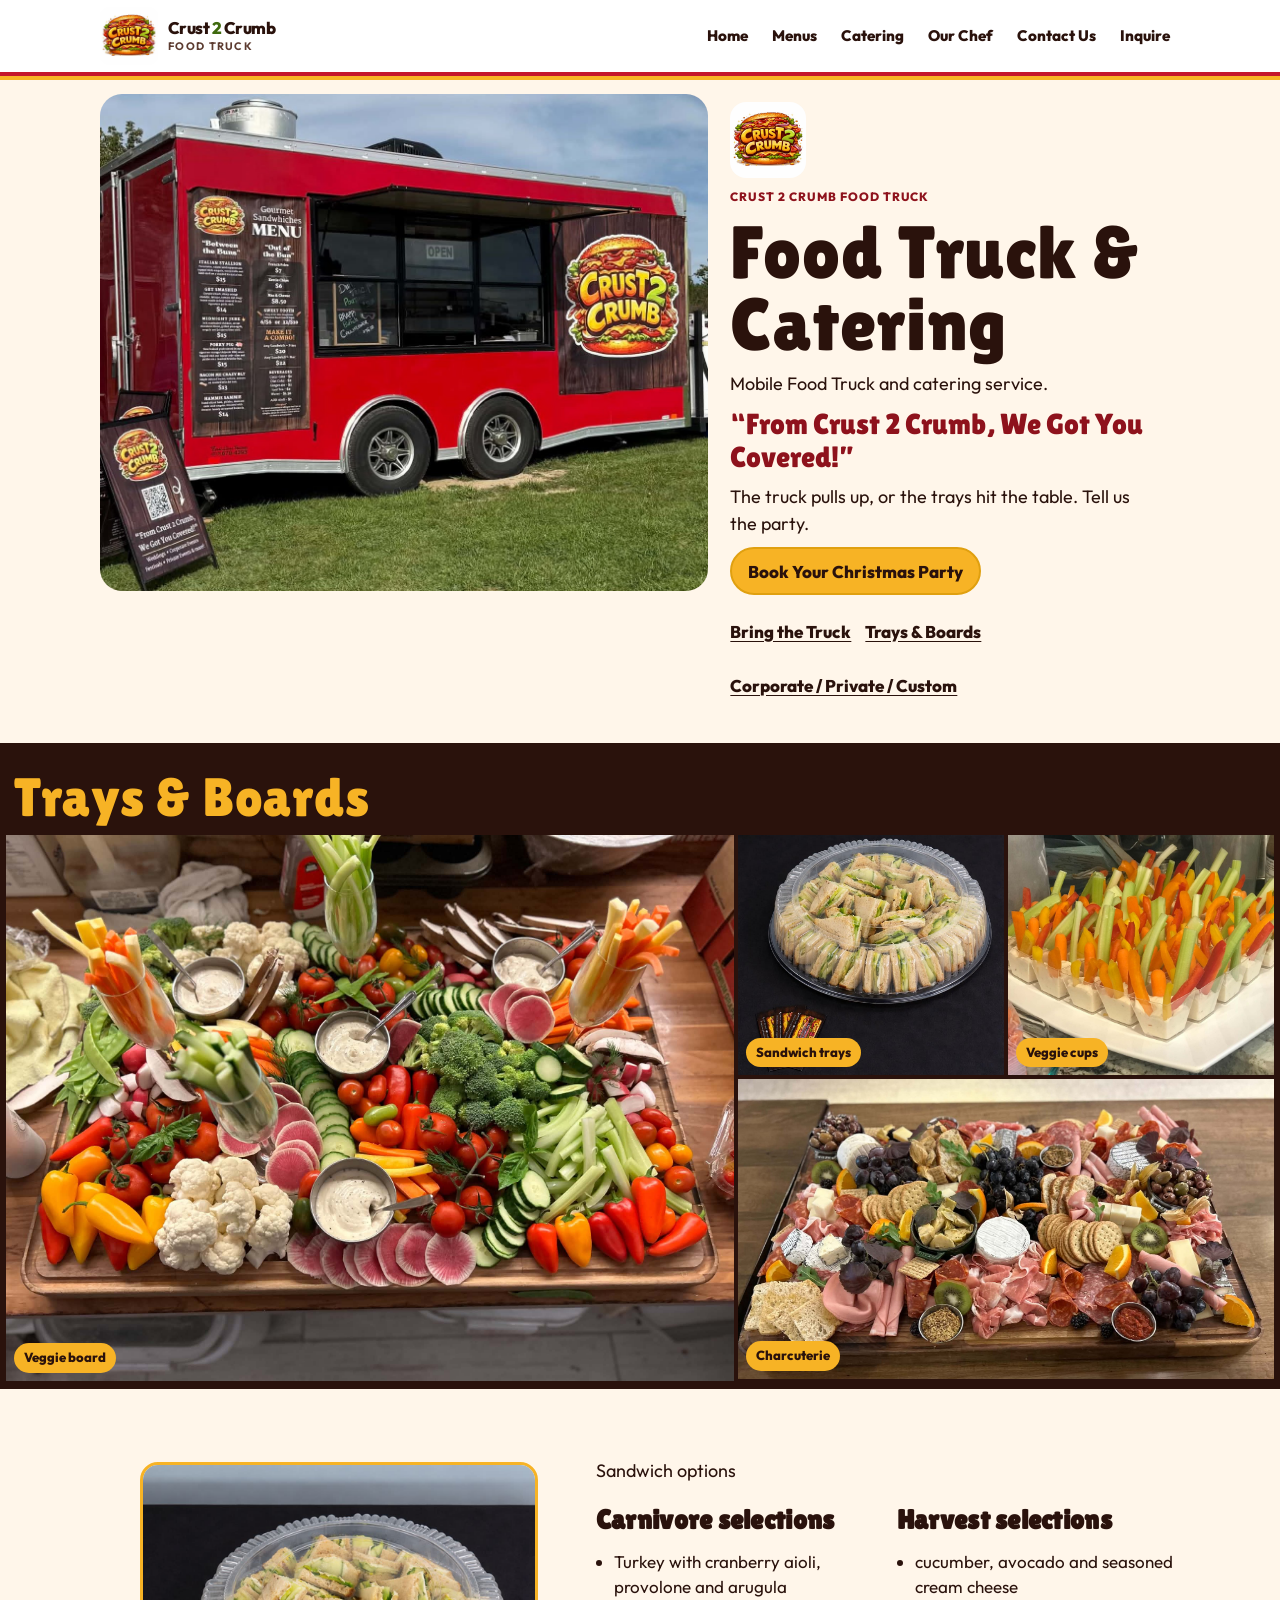
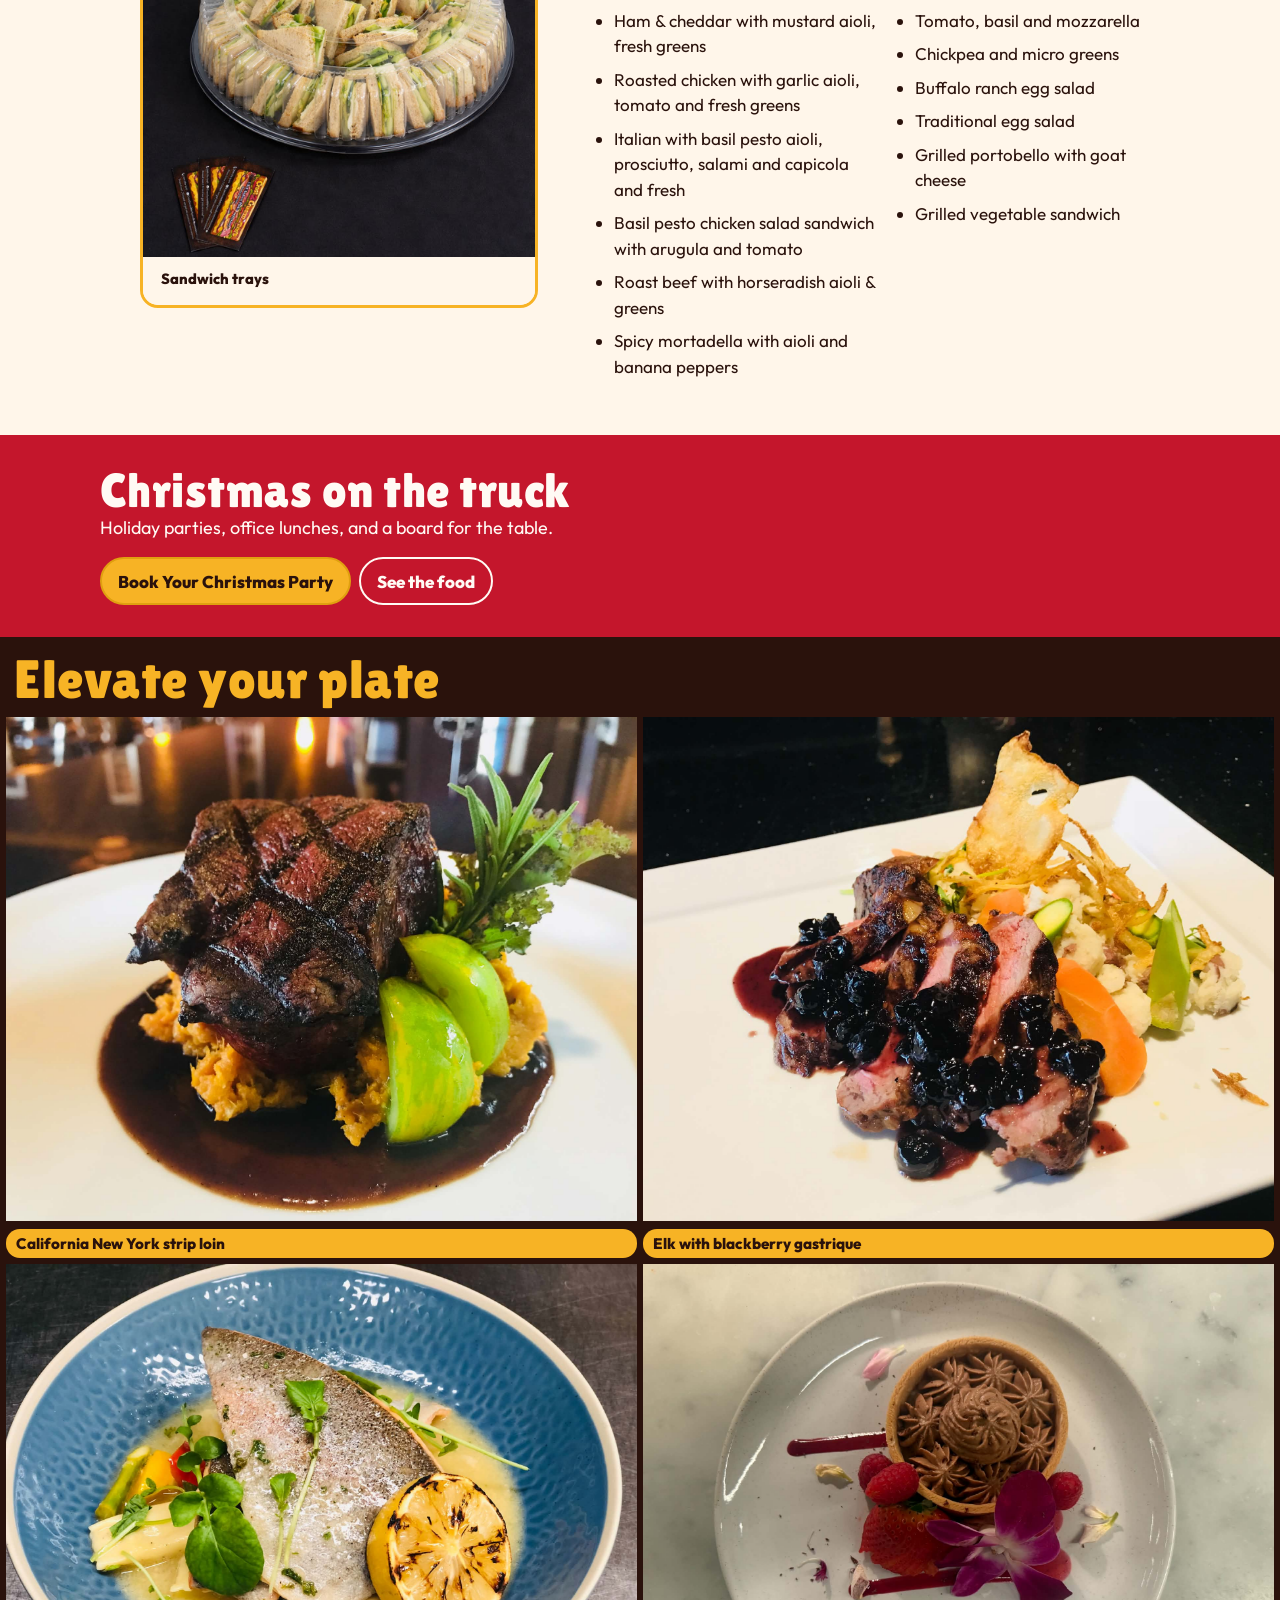
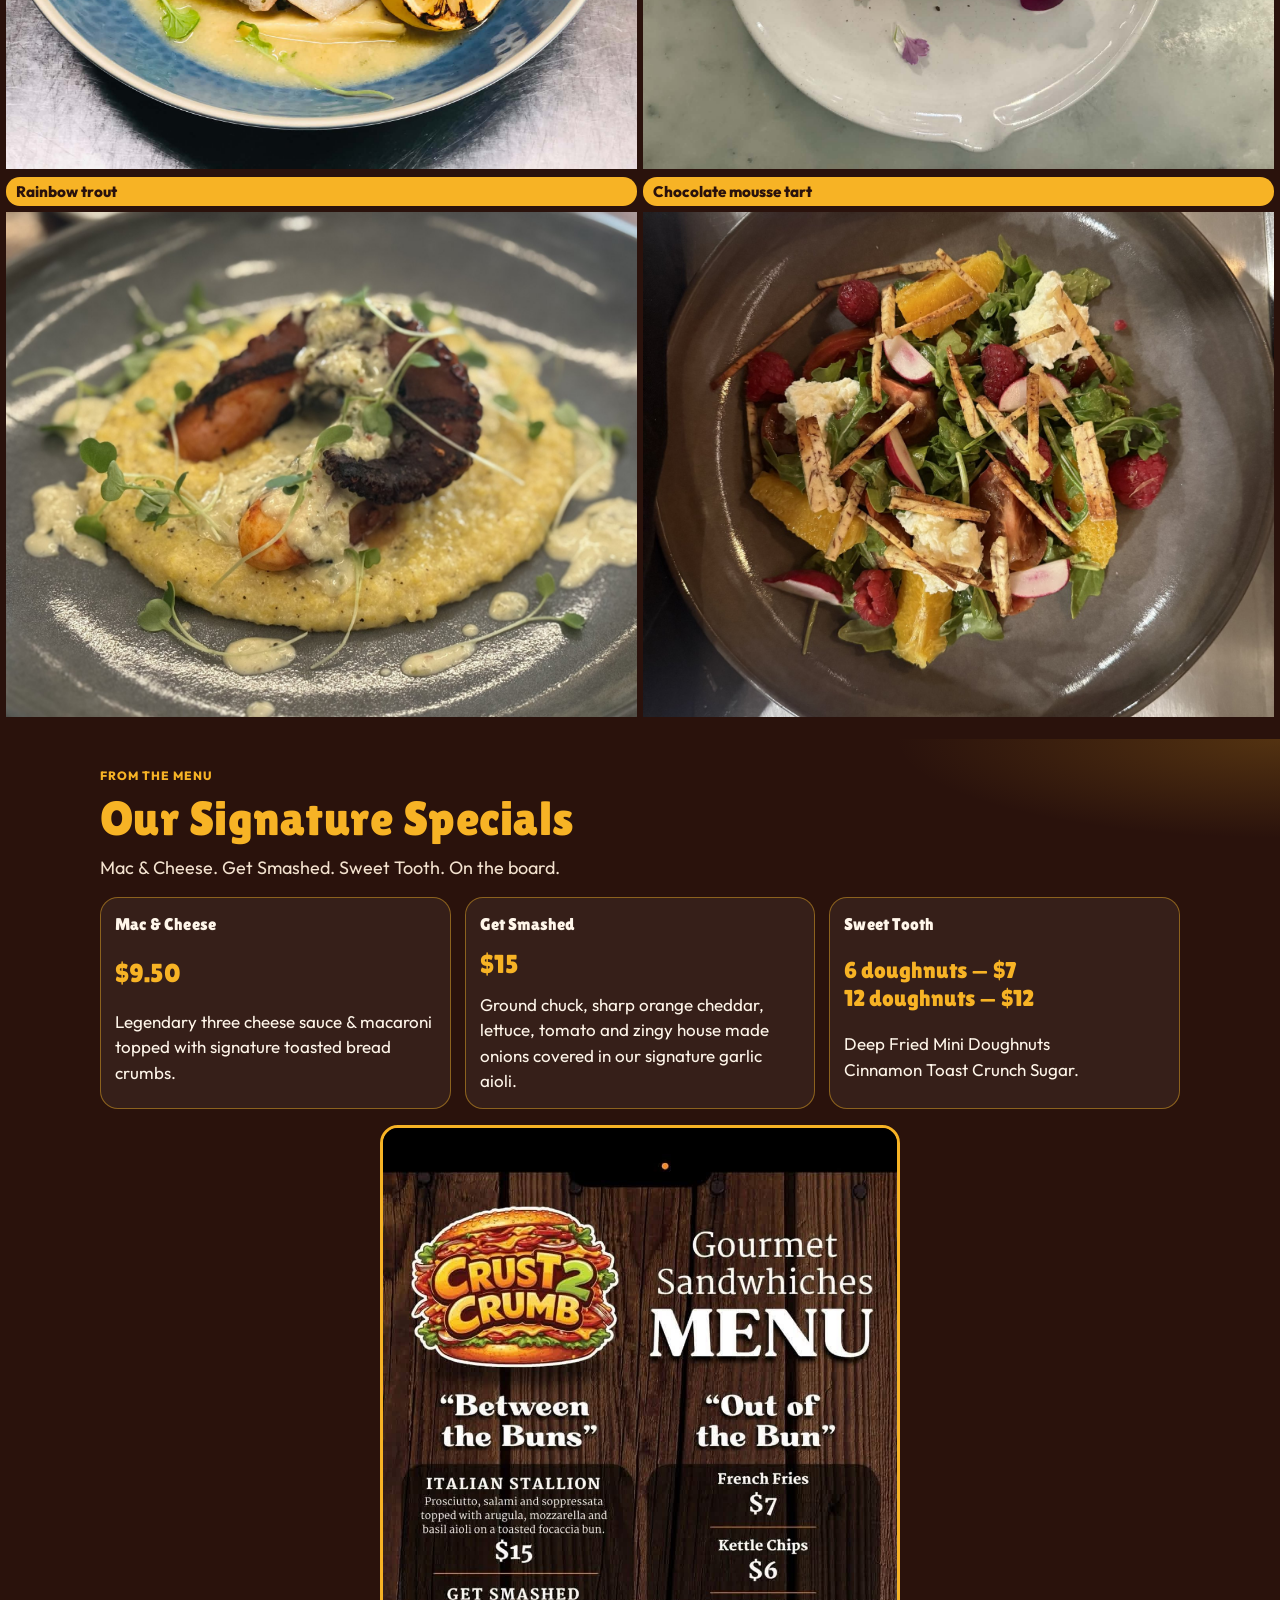
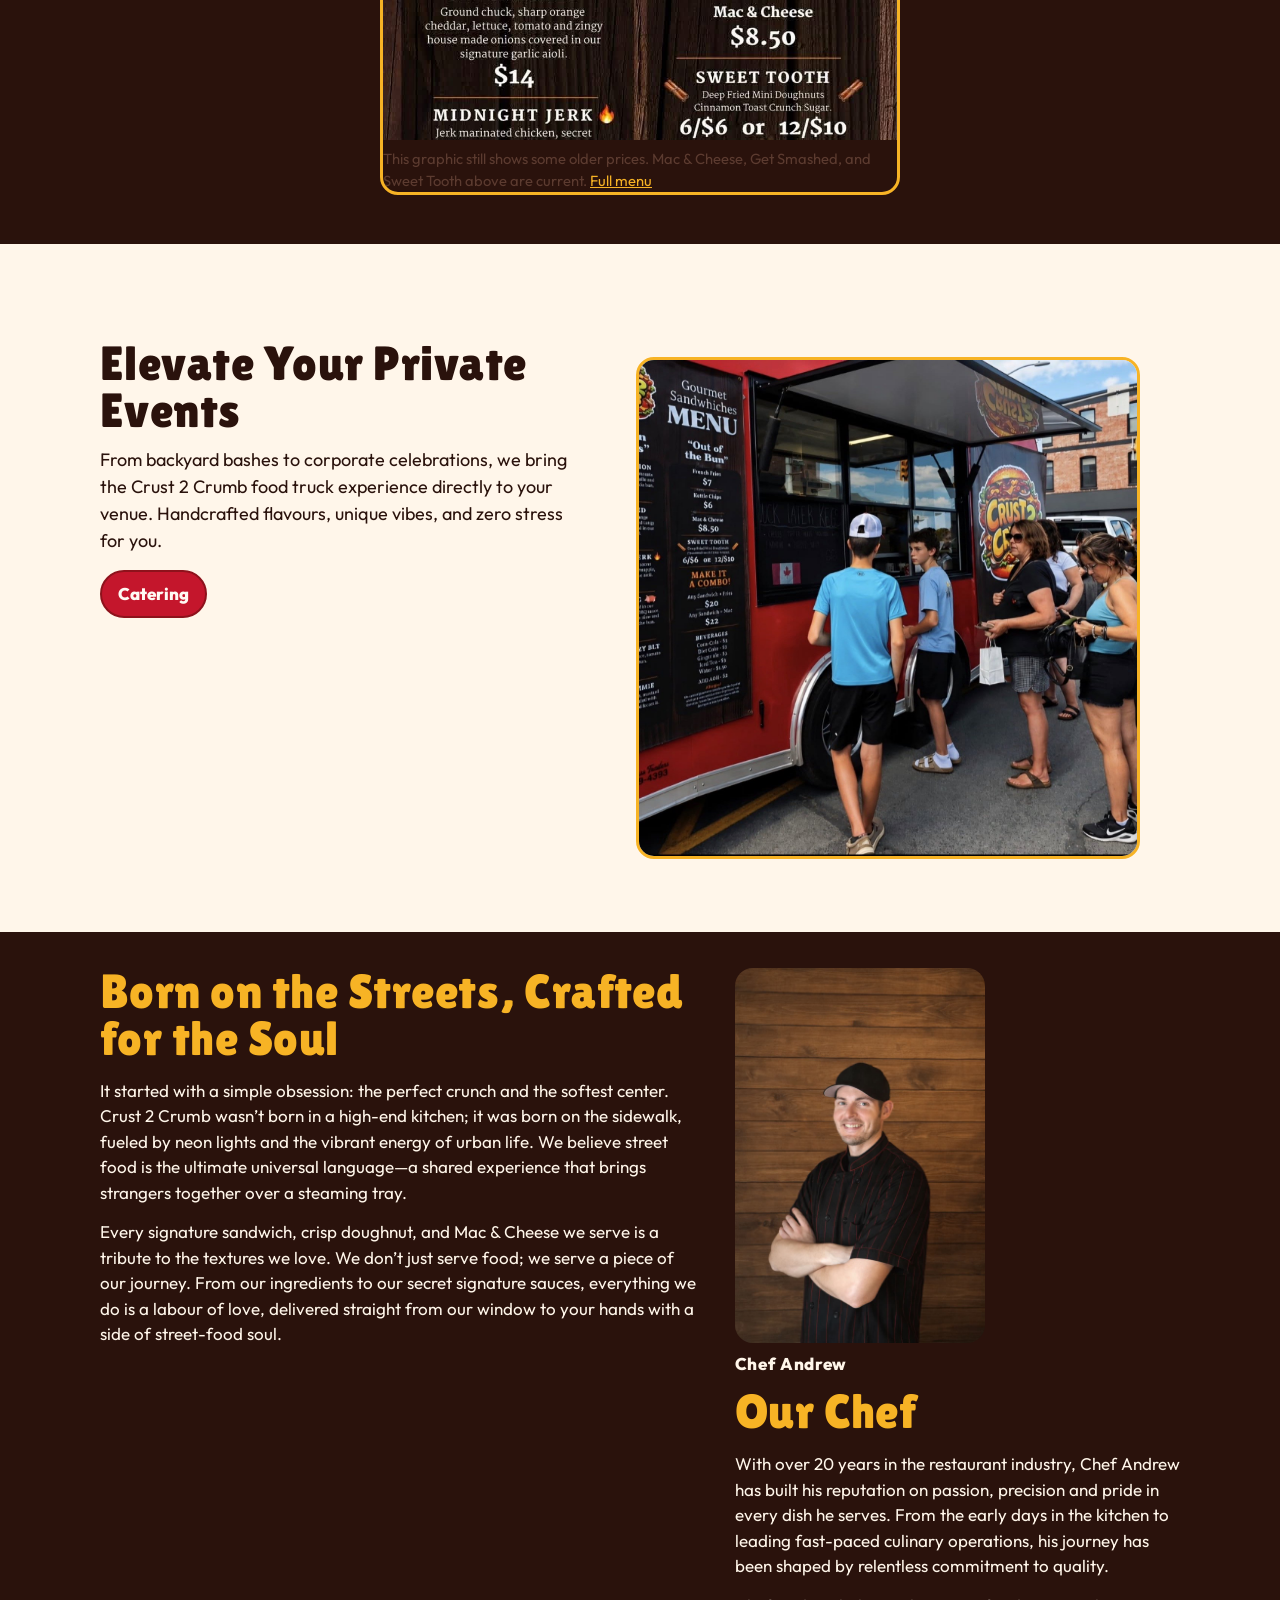
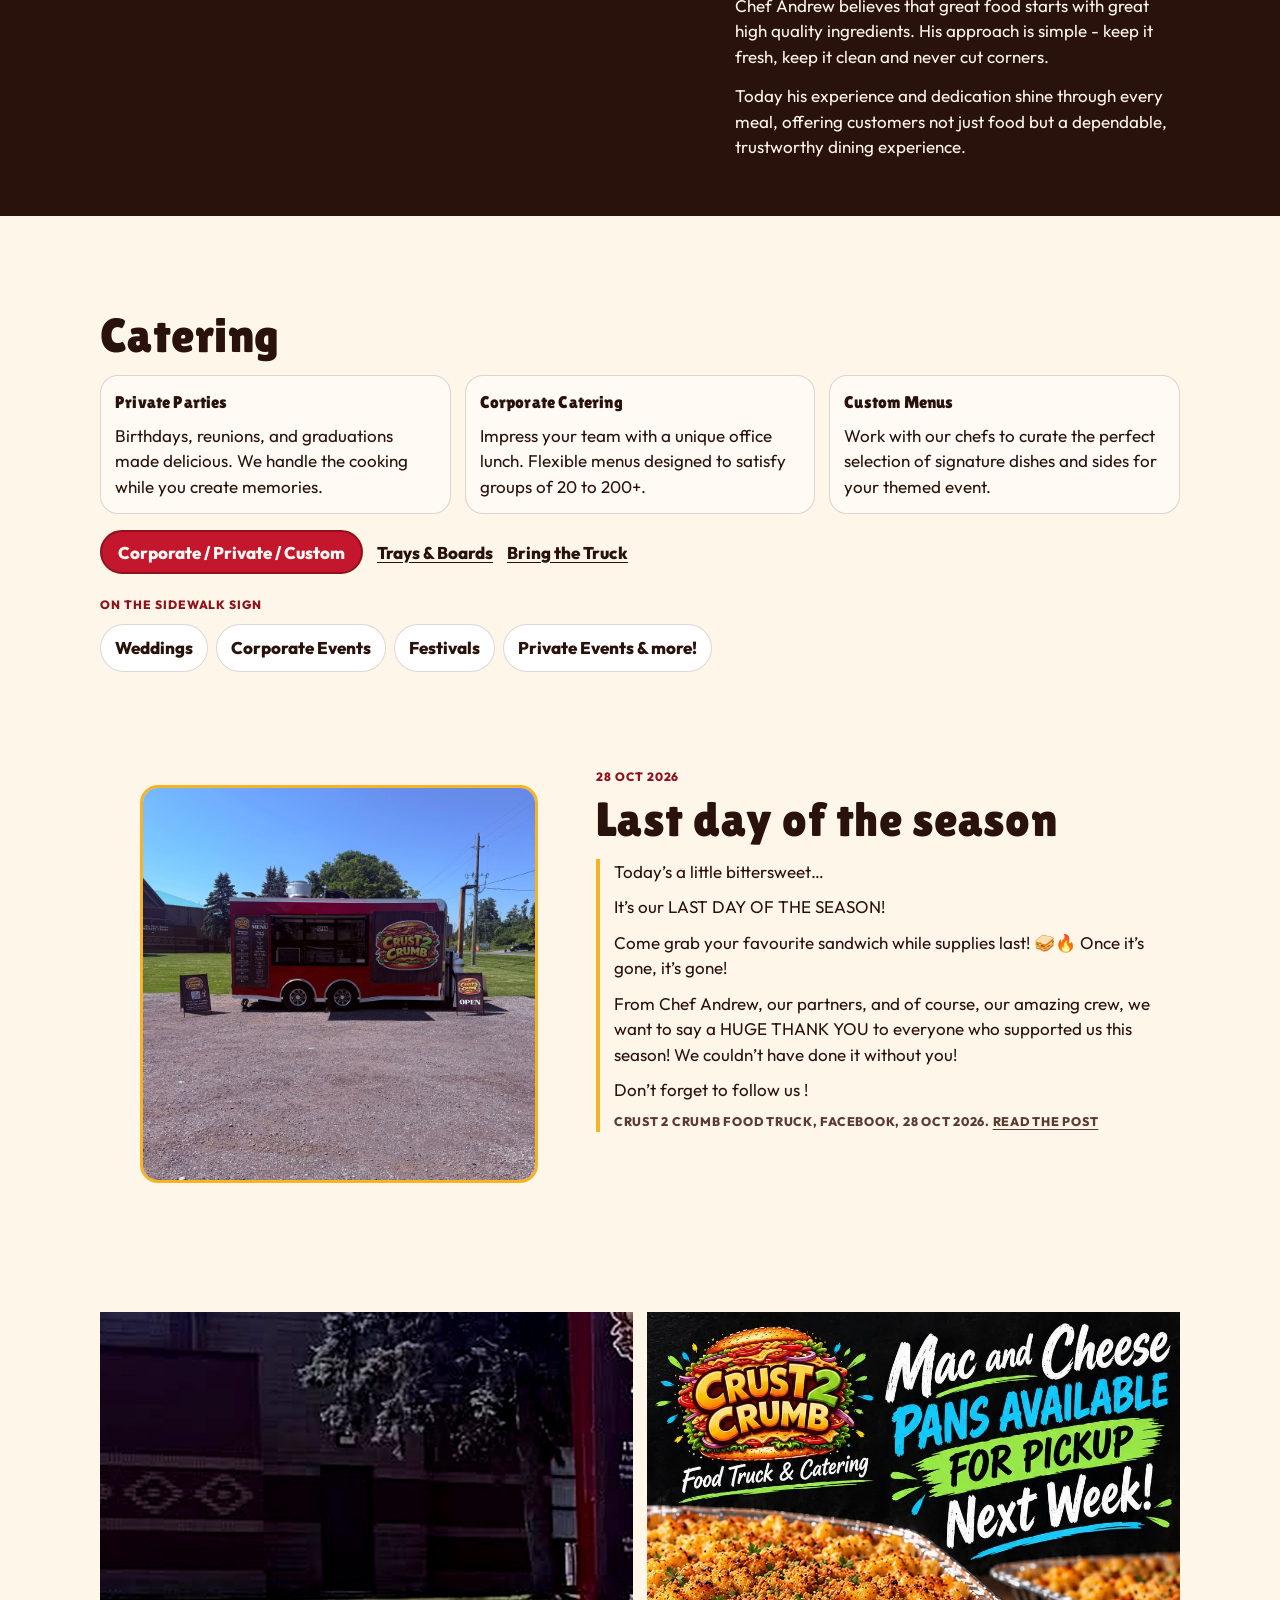
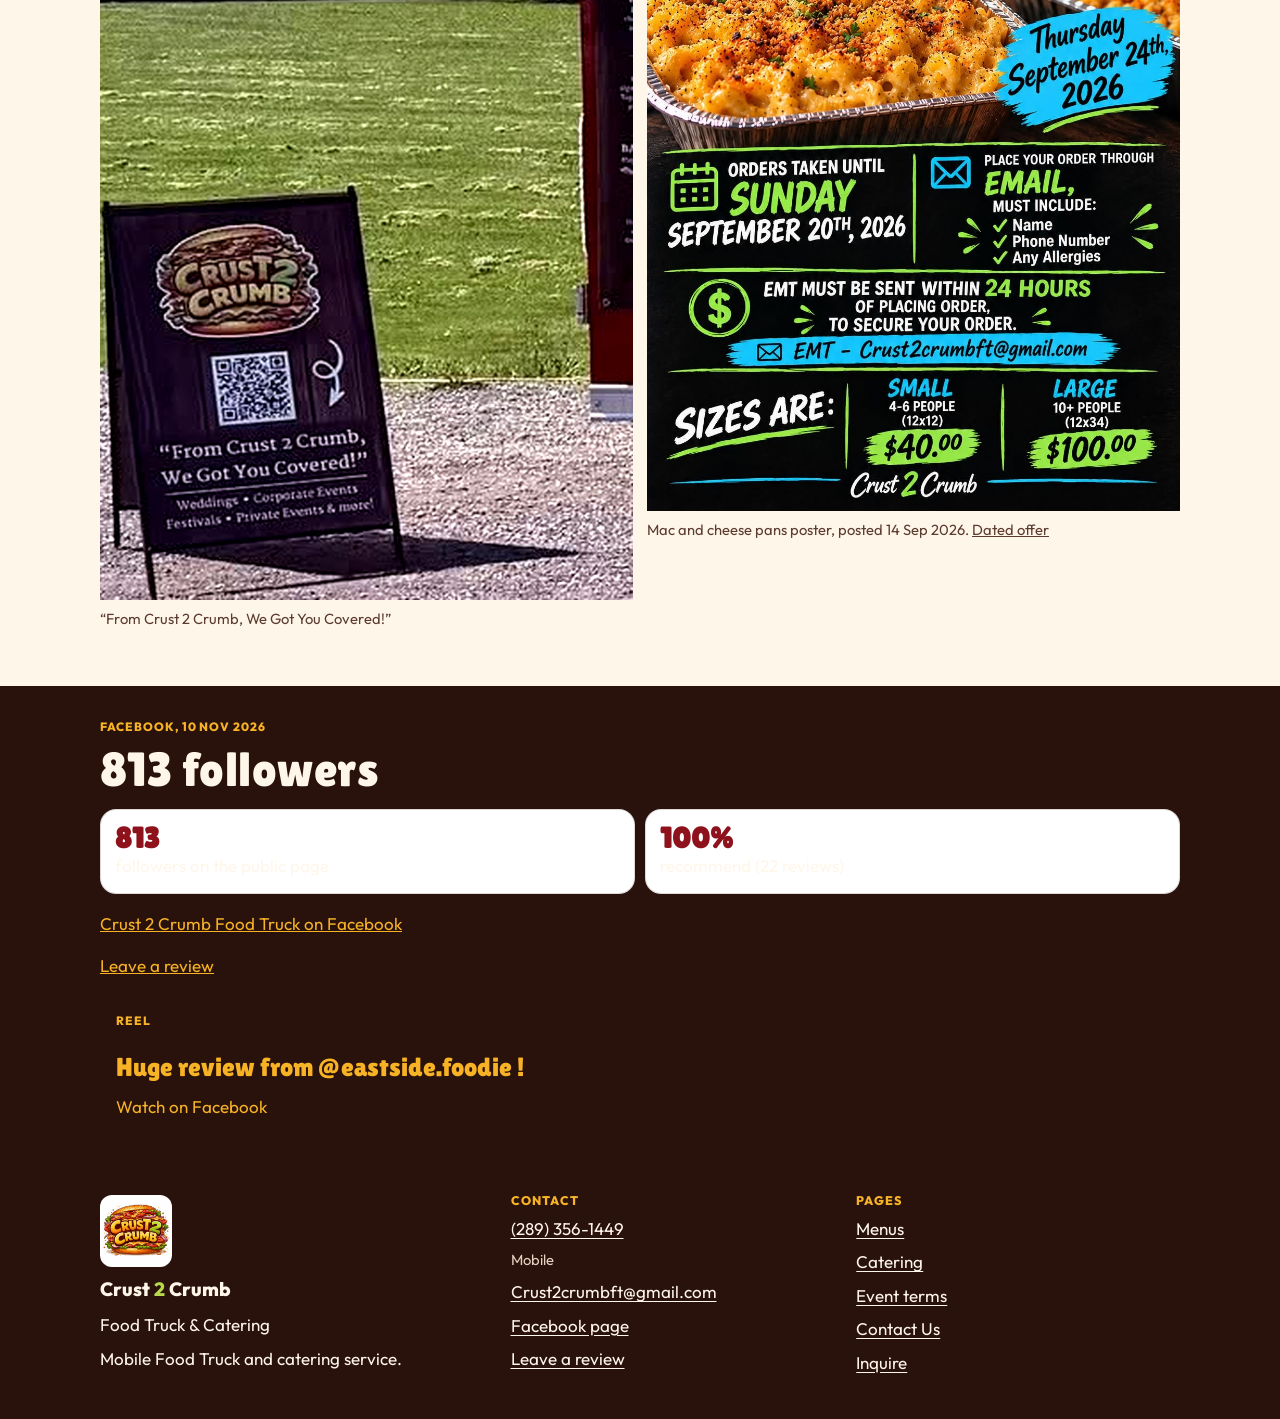
==== commit 5fed2242: "Apply Andrew Parks' 11 Nov website updates. Rename the tray headings, add the two unnamed plate phot" ====
--- a/index.html
+++ b/index.html
@@ -88,10 +88,10 @@
           <figcaption class="caption"><h2 id="sandwich-trays-title">Sandwich trays</h2></figcaption>
         </figure>
         <div>
-          <p class="lede" style="margin:12px 0 0">Sandwiches for the trays.</p>
+          <p class="lede" style="margin:12px 0 0">Sandwich options</p>
           <div class="tray-lists">
             <div>
-              <h3>Meat</h3>
+              <h3>Carnivore selections</h3>
               <ul>
                 <li>Turkey with cranberry aioli, provolone and arugula</li>
                 <li>Ham &amp; cheddar with mustard aioli, fresh greens</li>
@@ -103,7 +103,7 @@
               </ul>
             </div>
             <div>
-              <h3>Vegetarian</h3>
+              <h3>Harvest selections</h3>
               <ul>
                 <li>cucumber, avocado and seasoned cream cheese</li>
                 <li>Tomato, basil and mozzarella</li>
@@ -131,7 +131,7 @@
     </section>
 
     <section class="food-band" id="plates" aria-labelledby="plates-title">
-      <h2 id="plates-title">From the plate</h2>
+      <h2 id="plates-title">Elevate your plate</h2>
       <div class="plate-grid">
         <figure>
           <img src="assets/plated-steak.jpg" width="2048" height="1536" alt="California New York strip loin.">
@@ -148,6 +148,12 @@
         <figure>
           <img src="assets/chocolate-tart.jpg" width="2048" height="1536" alt="Chocolate mousse tart.">
           <figcaption>Chocolate mousse tart</figcaption>
+        </figure>
+        <figure>
+          <img src="assets/plated-seafood.jpg" width="1600" height="1600" alt="Plated seared seafood over a yellow puree, with herb sauce and microgreens.">
+        </figure>
+        <figure>
+          <img src="assets/plated-salad.jpg" width="1600" height="1600" alt="A plated salad with greens, orange segments, raspberries, radish, white cheese, and crisp toppings.">
         </figure>
       </div>
     </section>
@@ -160,23 +166,23 @@
         <div class="specials">
           <article class="offer">
             <h3>Mac &amp; Cheese</h3>
-            <p class="price">$8.50</p>
-            <p>On the Gourmet Sandwiches menu, under “Out of the Bun.”</p>
+            <p class="price">$9.50</p>
+            <p>Legendary three cheese sauce &amp; macaroni topped with signature toasted bread crumbs.</p>
           </article>
           <article class="offer">
             <h3>Get Smashed</h3>
-            <p class="price">$14</p>
+            <p class="price">$15</p>
             <p>Ground chuck, sharp orange cheddar, lettuce, tomato and zingy house made onions covered in our signature garlic aioli.</p>
           </article>
           <article class="offer">
             <h3>Sweet Tooth</h3>
-            <p class="price">6/$6 or 12/$10</p>
+            <p class="price price-lines"><span>6 doughnuts — $7</span><span>12 doughnuts — $12</span></p>
             <p>Deep Fried Mini Doughnuts<br>Cinnamon Toast Crunch Sugar.</p>
           </article>
         </div>
         <figure class="photo-frame" style="margin-top:16px">
           <img src="assets/gourmet-sandwiches-menu.jpg" width="943" height="2048" alt="Gourmet Sandwiches menu graphic for Crust 2 Crumb, including Mac and Cheese, Get Smashed, and Sweet Tooth." loading="lazy">
-          <figcaption class="caption">Names and prices are from the menu graphic. <a href="menu/">Full menu</a></figcaption>
+          <figcaption class="caption">This graphic still shows some older prices. Mac &amp; Cheese, Get Smashed, and Sweet Tooth above are current. <a href="menu/">Full menu</a></figcaption>
         </figure>
       </div>
     </section>
@@ -185,11 +191,11 @@
       <div class="wrap split two">
         <div>
           <h2>Elevate Your Private Events</h2>
-          <p class="lede" style="margin-top:12px">From backyard bashes to corporate celebrations, we bring the Crust 2 Crumb food truck experience directly to your venue. Handcrafted flavors, unique vibes, and zero stress for you.</p>
+          <p class="lede" style="margin-top:12px">From backyard bashes to corporate celebrations, we bring the Crust 2 Crumb food truck experience directly to your venue. Handcrafted flavours, unique vibes, and zero stress for you.</p>
           <p style="margin-top:16px"><a class="btn btn-red" href="catering/">Catering</a></p>
         </div>
         <figure class="photo-frame">
-          <img src="assets/cover.jpg" width="2048" height="2048" alt="The red Crust 2 Crumb food truck with the service window open and the burger logo on the side." loading="lazy">
+          <img src="assets/event-lineup.jpg" width="1320" height="1314" alt="Customers lined up at the red Crust 2 Crumb food truck." loading="lazy">
         </figure>
       </div>
     </section>
@@ -203,17 +209,19 @@
             <p>Every signature sandwich, crisp doughnut, and Mac &amp; Cheese we serve is a tribute to the textures we love. We don’t just serve food; we serve a piece of our journey. From our ingredients to our secret signature sauces, everything we do is a labour of love, delivered straight from our window to your hands with a side of street-food soul.</p>
           </div>
         </div>
-        <figure class="chef-photo">
-          <img src="assets/chef-portrait.jpg" width="1024" height="1536" alt="Chef Andrew in a black pinstripe chef’s coat and black cap, arms crossed, in front of a wood wall.">
-          <figcaption>Chef Andrew</figcaption>
-        </figure>
-      </div>
-      <div class="wrap chef-bio">
-        <h2>Our Chef</h2>
-        <div style="margin-top:16px">
-          <p>With over 20 years in the restaurant industry, Chef Andrew has built his reputation on passion, precision and pride in every dish he serves. From the early days in the kitchen to leading fast-paced culinary operations, his journey has been shaped by relentless commitment to quality.</p>
-          <p>Chef Andrew believes that great food starts with great high quality ingredients. His approach is simple - keep it fresh, keep it clean and never cut corners.</p>
-          <p>Today his experience and dedication shine through every meal, offering customers not just food but a dependable, trustworthy dining experience.</p>
+        <div class="chef-side">
+          <figure class="chef-photo">
+            <img src="assets/chef-portrait.jpg" width="1024" height="1536" alt="Chef Andrew in a black pinstripe chef’s coat and black cap, arms crossed, in front of a wood wall.">
+            <figcaption>Chef Andrew</figcaption>
+          </figure>
+          <div class="chef-bio">
+            <h2>Our Chef</h2>
+            <div style="margin-top:16px">
+              <p>With over 20 years in the restaurant industry, Chef Andrew has built his reputation on passion, precision and pride in every dish he serves. From the early days in the kitchen to leading fast-paced culinary operations, his journey has been shaped by relentless commitment to quality.</p>
+              <p>Chef Andrew believes that great food starts with great high quality ingredients. His approach is simple - keep it fresh, keep it clean and never cut corners.</p>
+              <p>Today his experience and dedication shine through every meal, offering customers not just food but a dependable, trustworthy dining experience.</p>
+            </div>
+          </div>
         </div>
       </div>
     </section>
--- a/css/styles.css
+++ b/css/styles.css
@@ -313,11 +313,12 @@
 }
 .chef-story h2 { color: var(--gold); }
 .chef-story p { color: #fff6ea; }
-.chef-layout { display: grid; gap: 18px; align-items: start; }
-.chef-photo { margin: 0; max-width: 420px; order: -1; }
+.chef-layout { display: grid; gap: 22px; align-items: start; }
+.chef-side { display: grid; gap: 12px; align-content: start; order: -1; }
+.chef-photo { margin: 0; width: min(230px, 72%); justify-self: center; }
 .chef-photo img { width: 100%; height: auto; border-radius: 18px; }
 .chef-photo figcaption { margin-top: 8px; font-weight: 800; letter-spacing: 0.04em; }
-.chef-bio { margin-top: 28px; max-width: 46rem; }
+.chef-bio { margin: 0; max-width: none; }
 .chef-bio p { margin: 0 0 14px; }
 #catering-cards { padding-bottom: 40px; }
 #catering-cards .specials { margin-top: 20px; }
@@ -353,6 +354,10 @@
   color: #fff6ea;
 }
 .board-specials .price { color: var(--gold); font-size: 1.6rem; font-family: var(--display); font-weight: 400; }
+.board-specials .price.price-lines {
+  align-items: flex-start;
+  font-size: clamp(1.2rem, 2.4vw, 1.45rem);
+}
 .board-specials .photo-frame { max-width: 520px; margin-left: auto; margin-right: auto; }
 .board-specials .photo-frame img { width: 100%; max-height: 68vh; object-fit: cover; object-position: top center; }
 .board-specials .caption a { color: var(--gold); }
@@ -501,6 +506,14 @@
   font-weight: 700;
 }
 .price { font-variant-numeric: tabular-nums; color: var(--red-deep); white-space: nowrap; }
+.price-lines {
+  white-space: normal;
+  display: flex;
+  flex-direction: column;
+  align-items: flex-end;
+  gap: 2px;
+  line-height: 1.15;
+}
 .event-list { display: flex; flex-wrap: wrap; gap: 8px; }
 .event-list li {
   background: #fff;
@@ -528,6 +541,11 @@
 .truck-menu .desc { margin: 6px 0 0; font-weight: 500; color: #f3e2cf; font-size: 0.98rem; }
 .truck-menu .group { margin: 0 0 18px; }
 .truck-menu .price-row { border-bottom-color: rgba(255, 246, 234, 0.16); align-items: start; }
+@media (max-width: 719px) {
+  .truck-menu .price-row:has(.price-lines) { flex-wrap: wrap; row-gap: 6px; }
+  .truck-menu .price-row:has(.price-lines) > div { flex: 1 1 100%; }
+  .truck-menu .price-row:has(.price-lines) .price-lines { width: 100%; }
+}
 .allergen {
   margin: 8px 0 16px;
   padding: 12px;
@@ -789,8 +807,9 @@
   .plate-grid img { aspect-ratio: 5 / 4; }
   .tray-lists { grid-template-columns: 1fr 1fr; align-items: start; }
   .event-terms { padding: 28px 28px 32px; }
-  .chef-layout { grid-template-columns: 1.15fr 0.85fr; }
-  .chef-photo { justify-self: end; order: 0; }
+  .chef-layout { grid-template-columns: 1.15fr 0.85fr; gap: 32px; }
+  .chef-side { order: 0; }
+  .chef-photo { width: 250px; justify-self: start; }
   .menu-layout { grid-template-columns: minmax(260px, 0.72fr) 1.28fr; align-items: start; }
 }
 
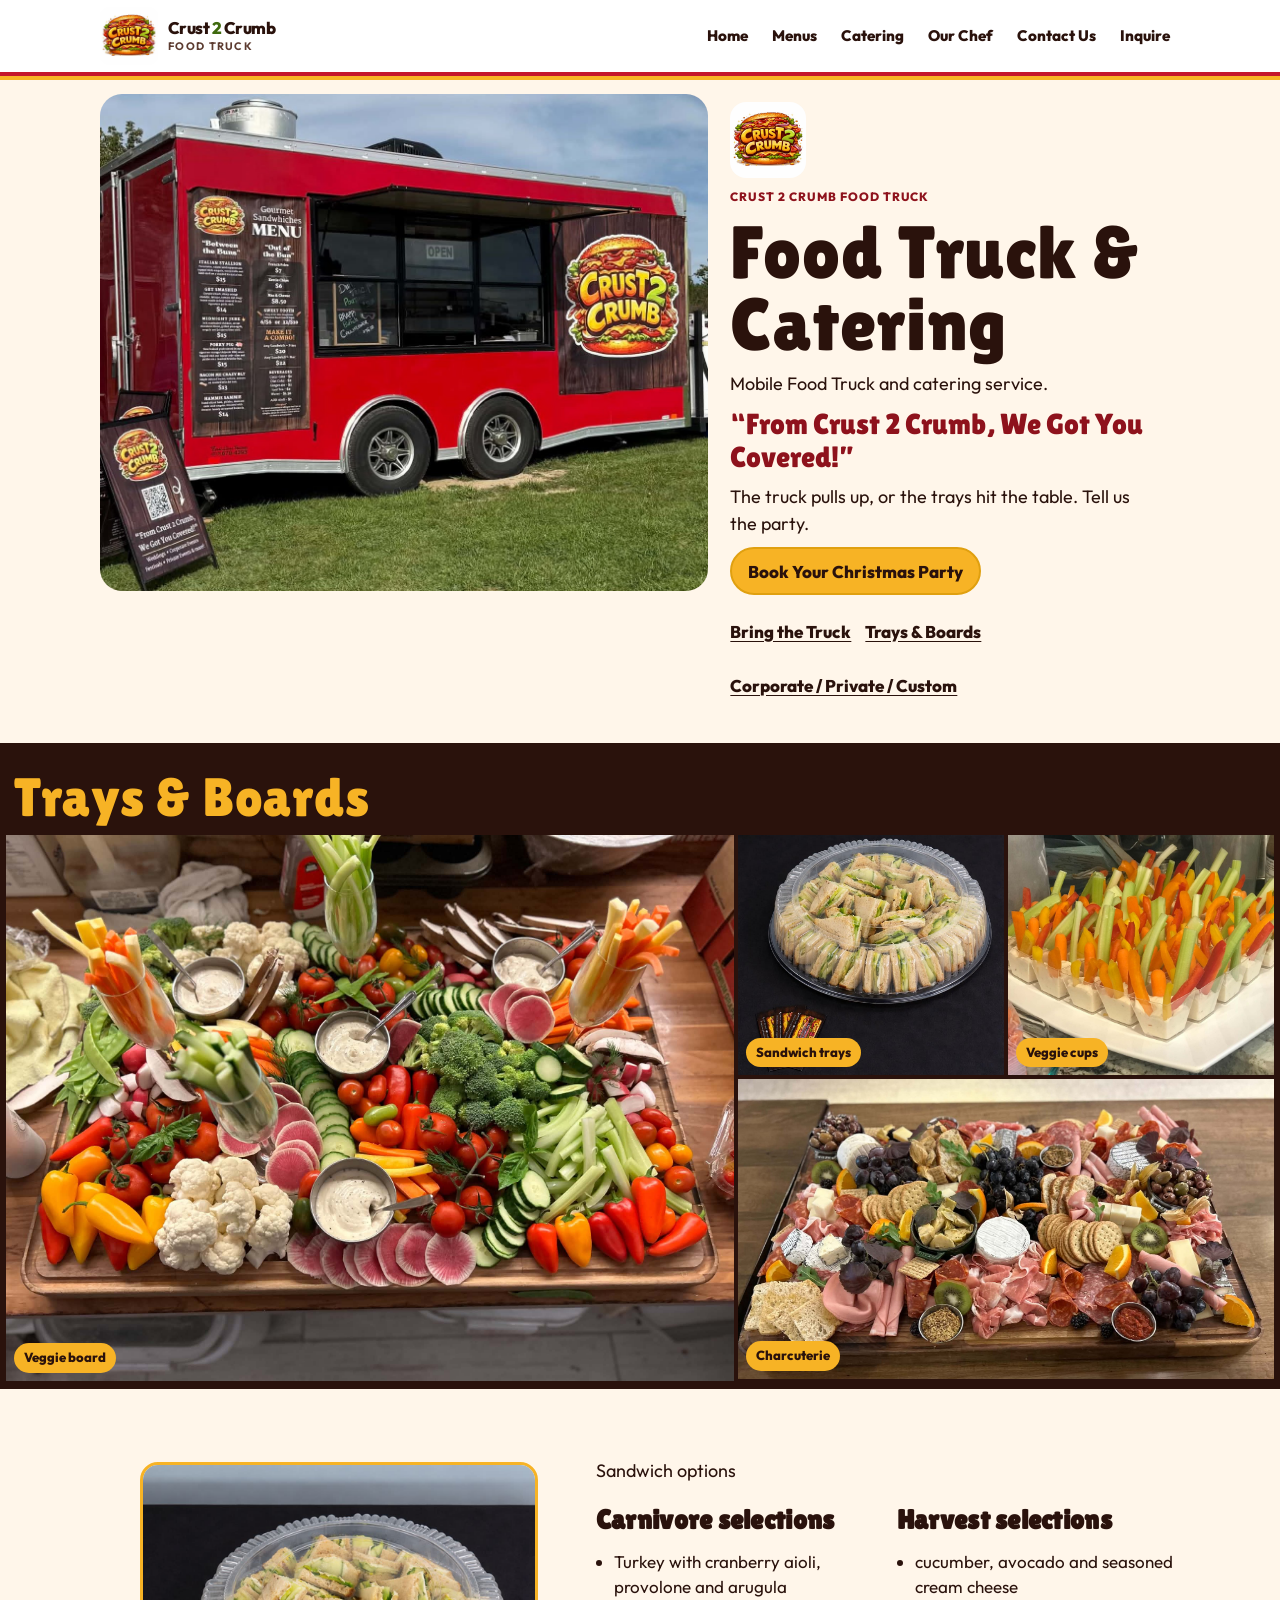
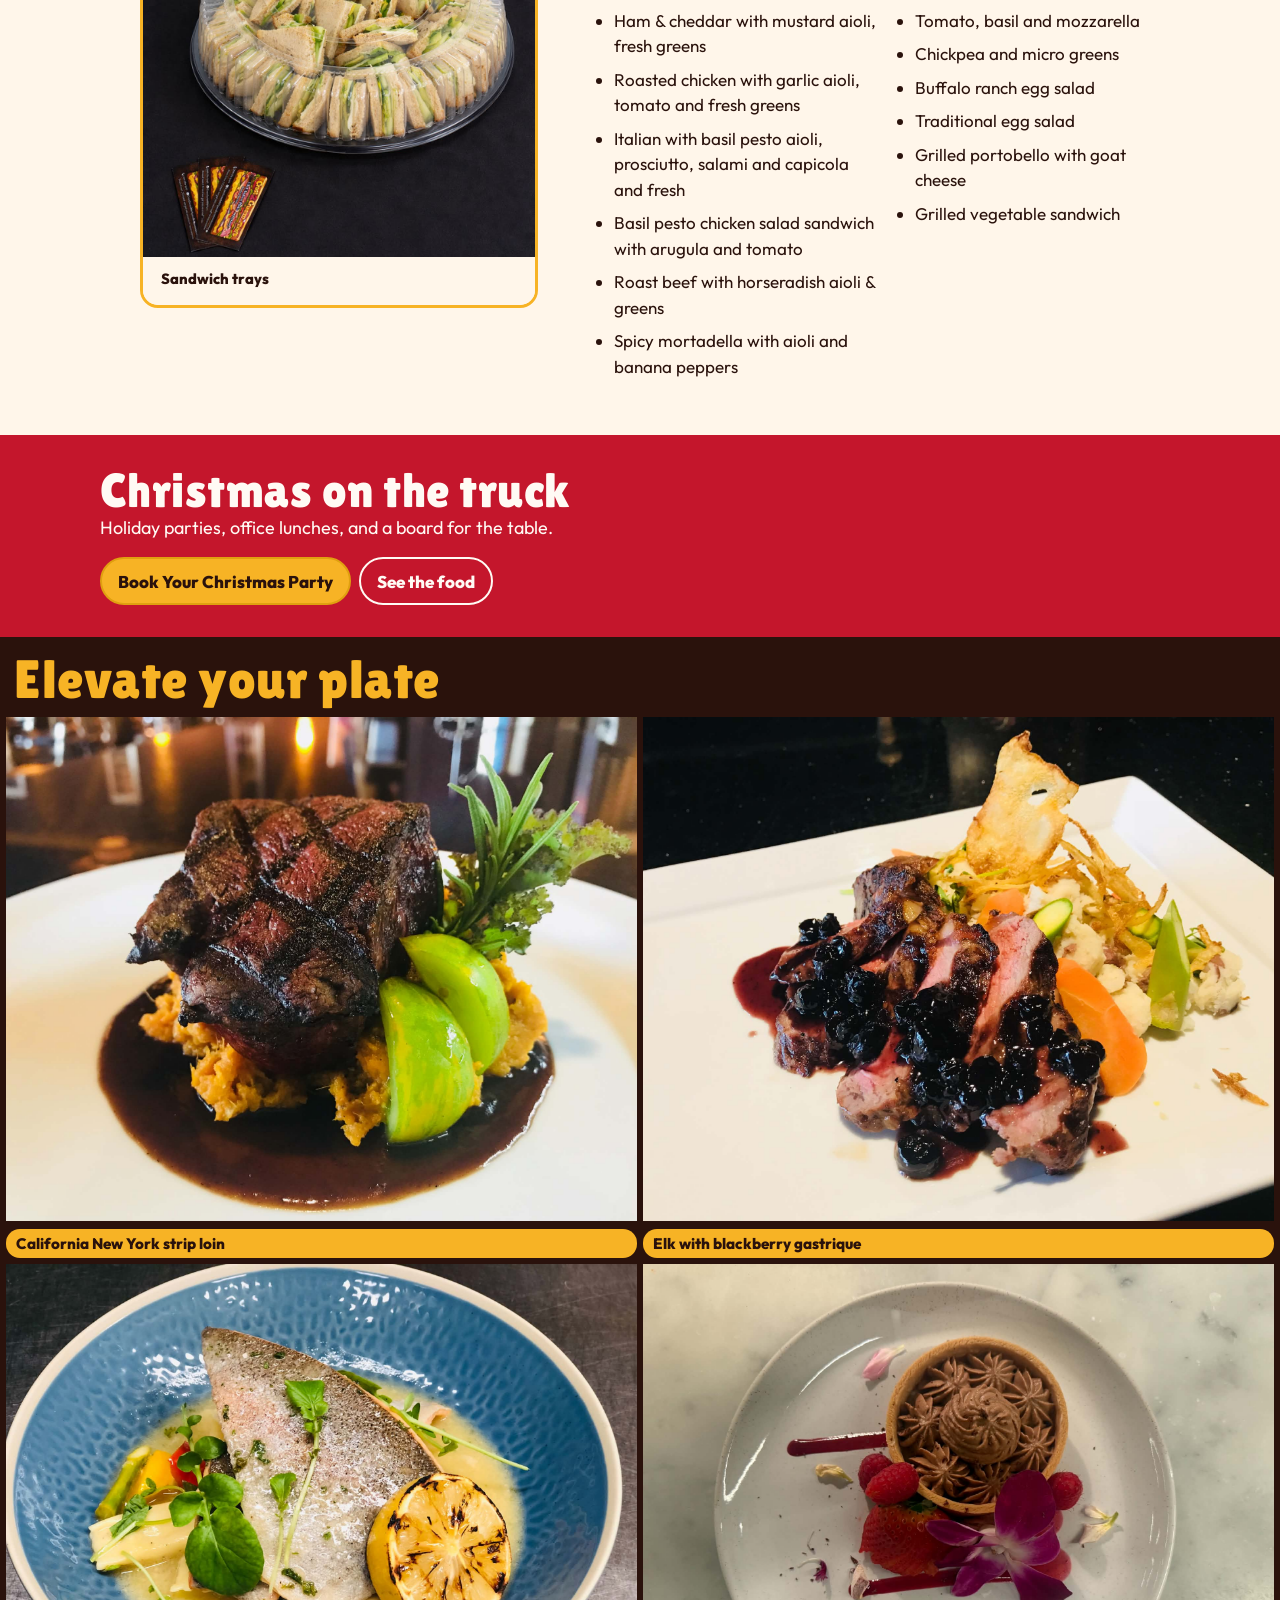
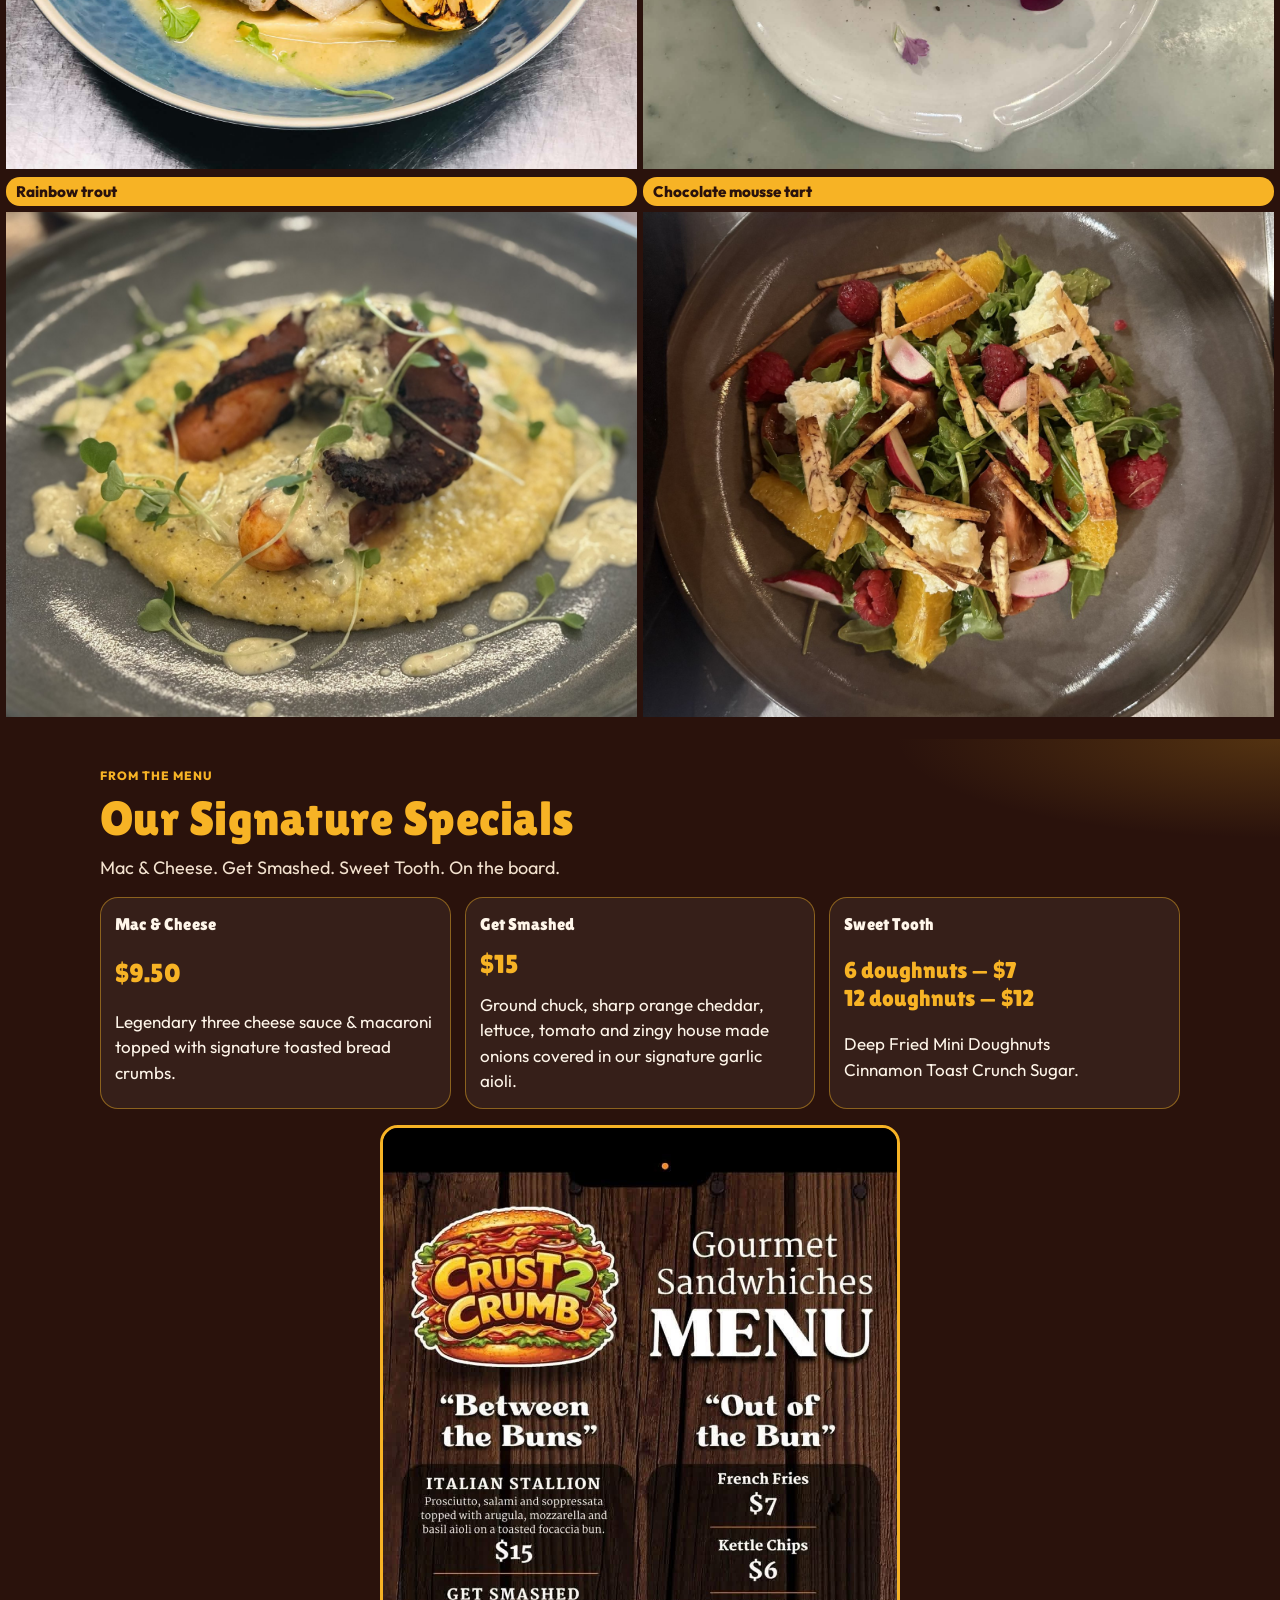
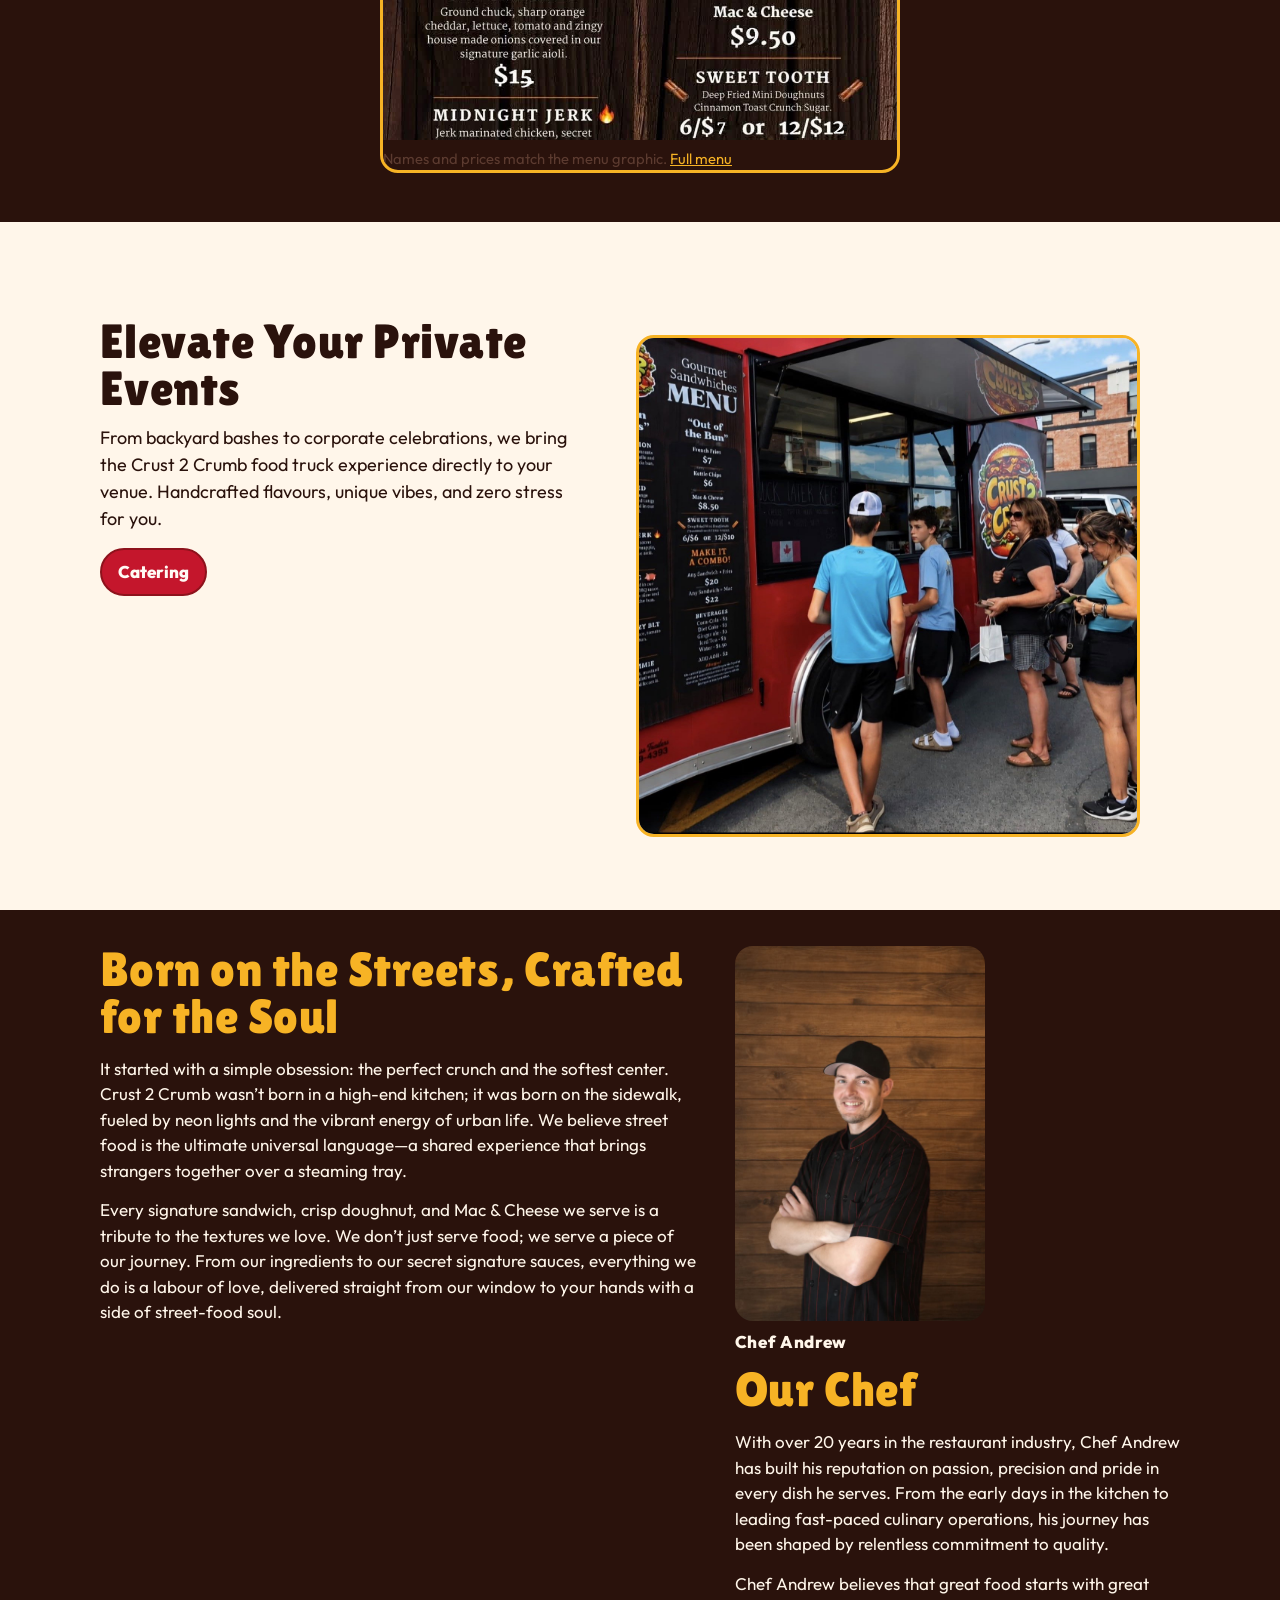
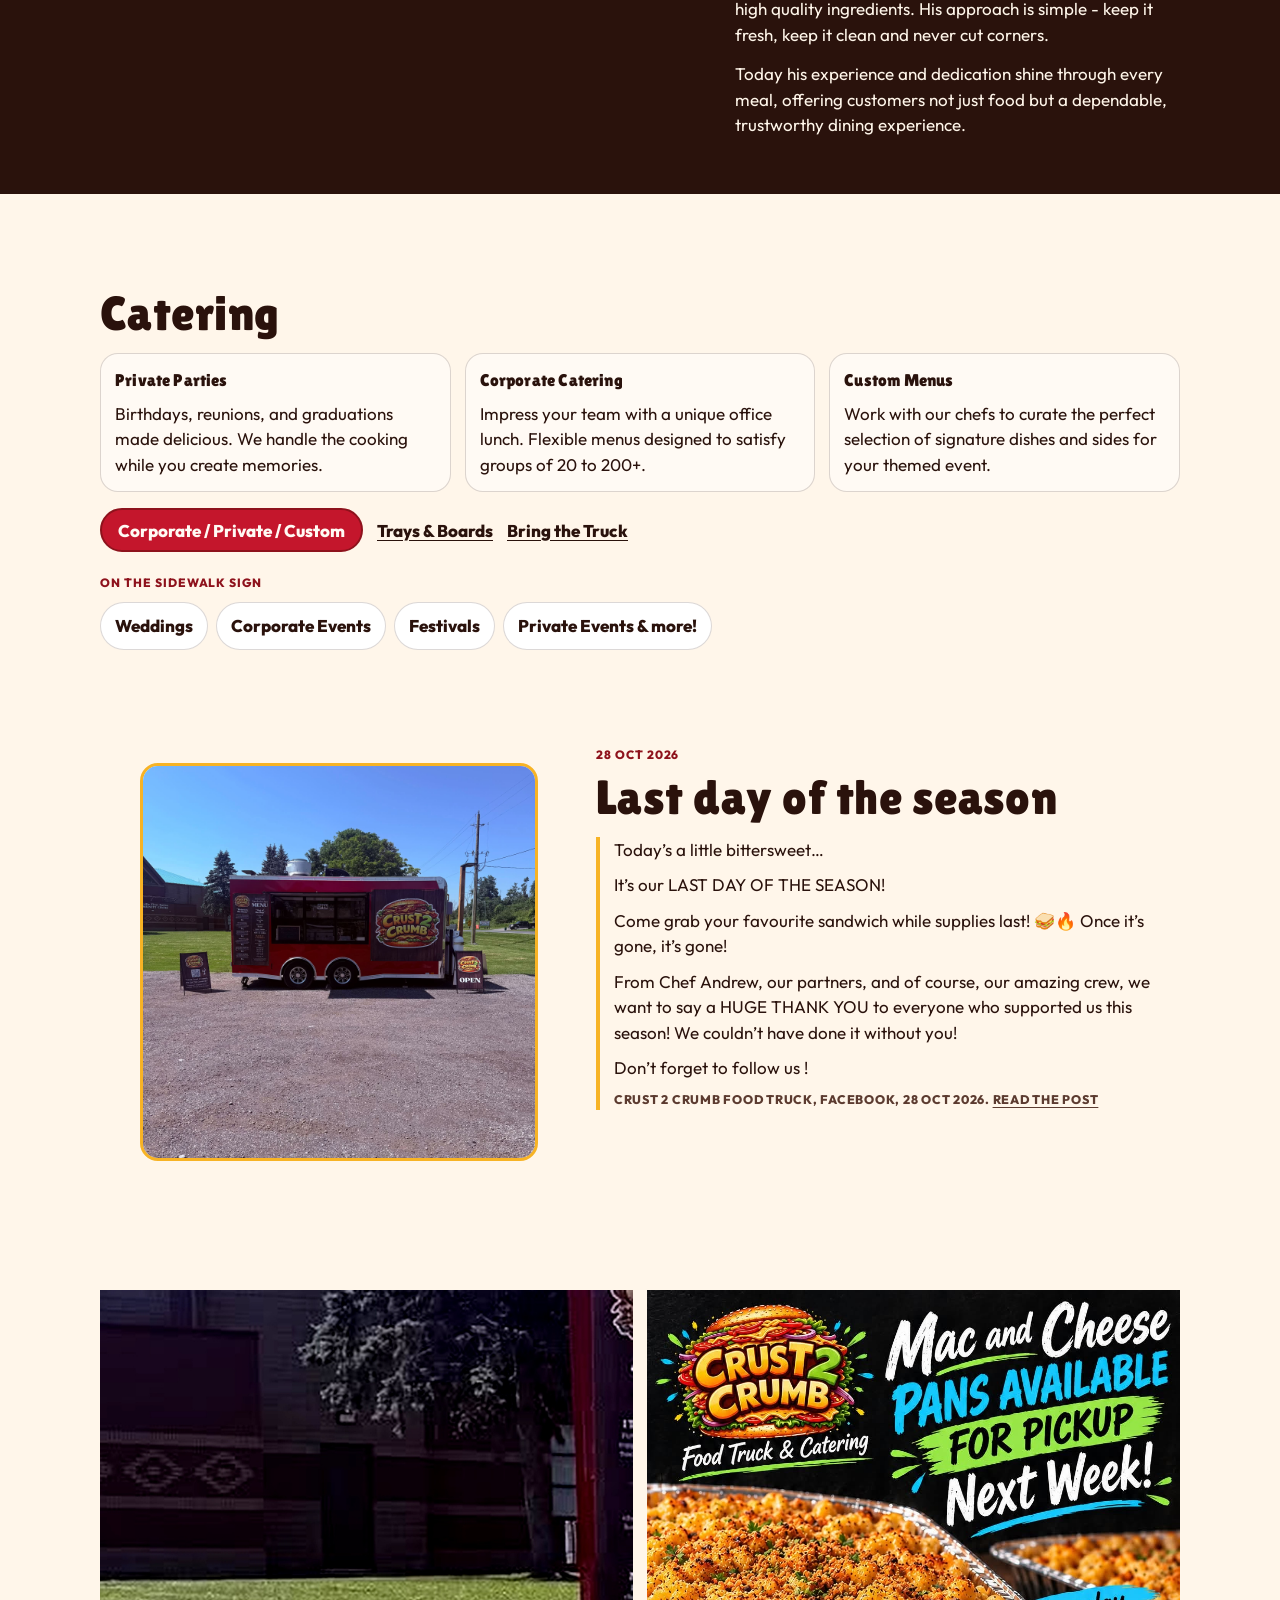
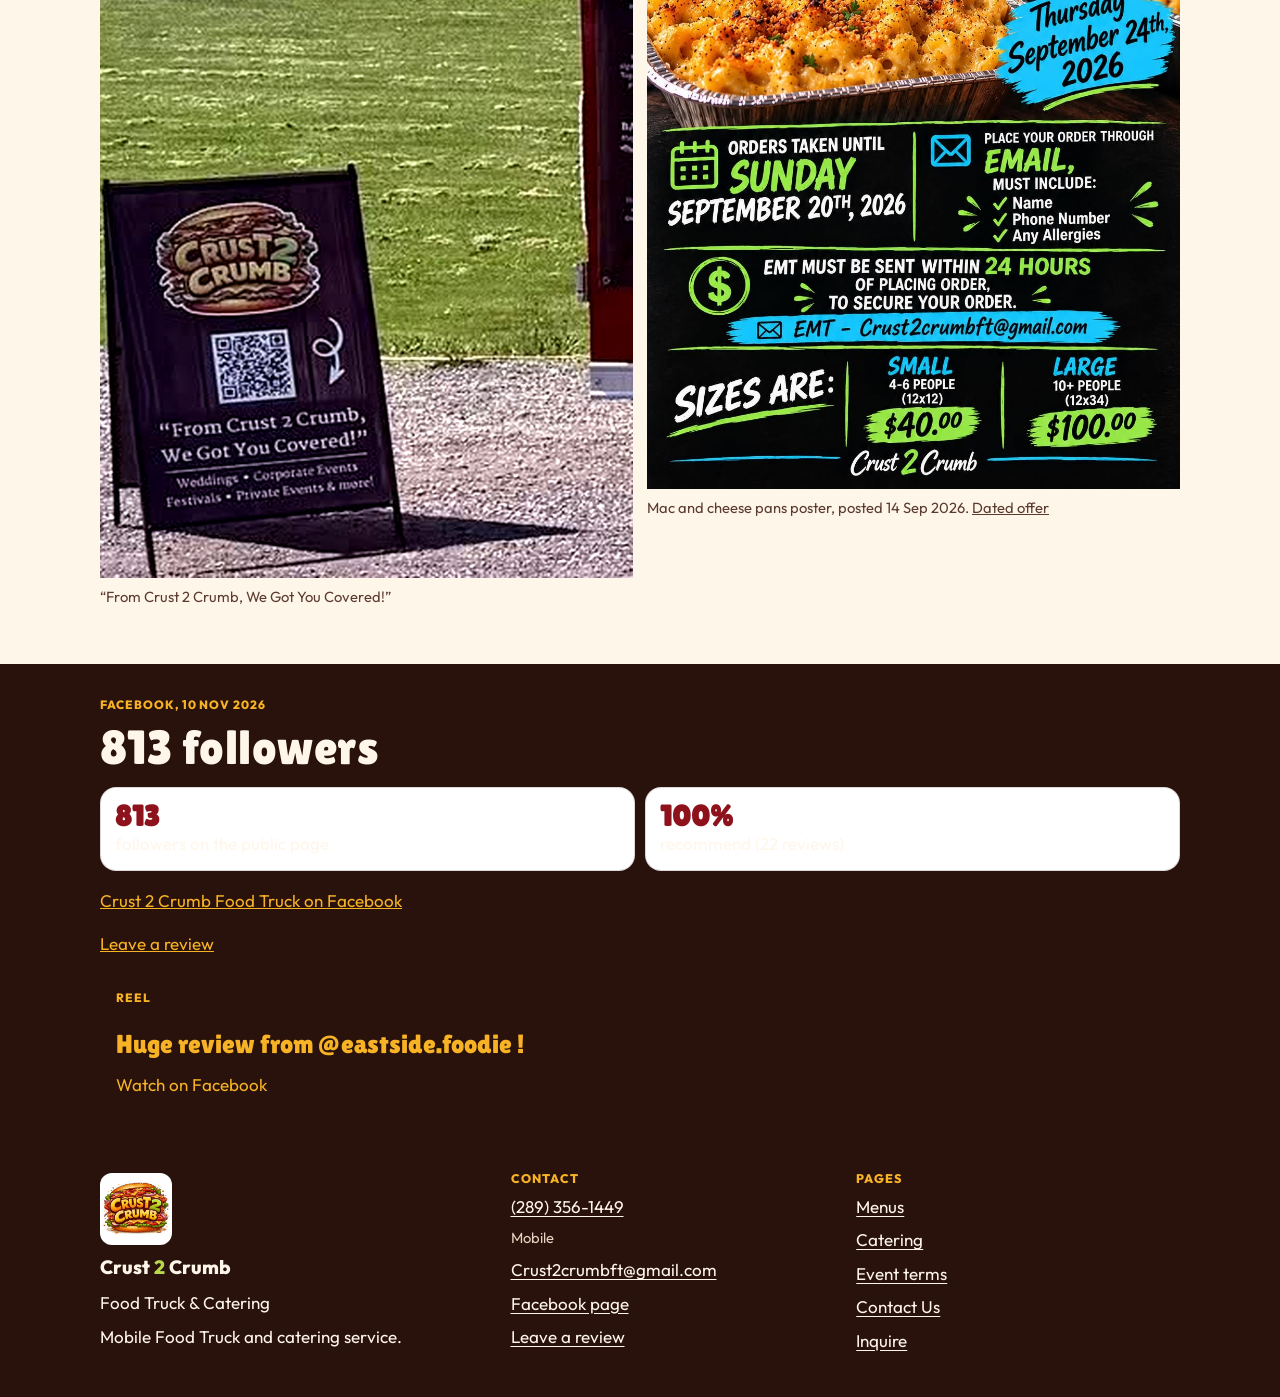
==== commit f268af92: "Match the Gourmet Sandwiches graphic to the updated prices. Change only Mac & Cheese to $9.50, Get S" ====
--- a/index.html
+++ b/index.html
@@ -182,7 +182,7 @@
         </div>
         <figure class="photo-frame" style="margin-top:16px">
           <img src="assets/gourmet-sandwiches-menu.jpg" width="943" height="2048" alt="Gourmet Sandwiches menu graphic for Crust 2 Crumb, including Mac and Cheese, Get Smashed, and Sweet Tooth." loading="lazy">
-          <figcaption class="caption">This graphic still shows some older prices. Mac &amp; Cheese, Get Smashed, and Sweet Tooth above are current. <a href="menu/">Full menu</a></figcaption>
+          <figcaption class="caption">Names and prices match the menu graphic. <a href="menu/">Full menu</a></figcaption>
         </figure>
       </div>
     </section>
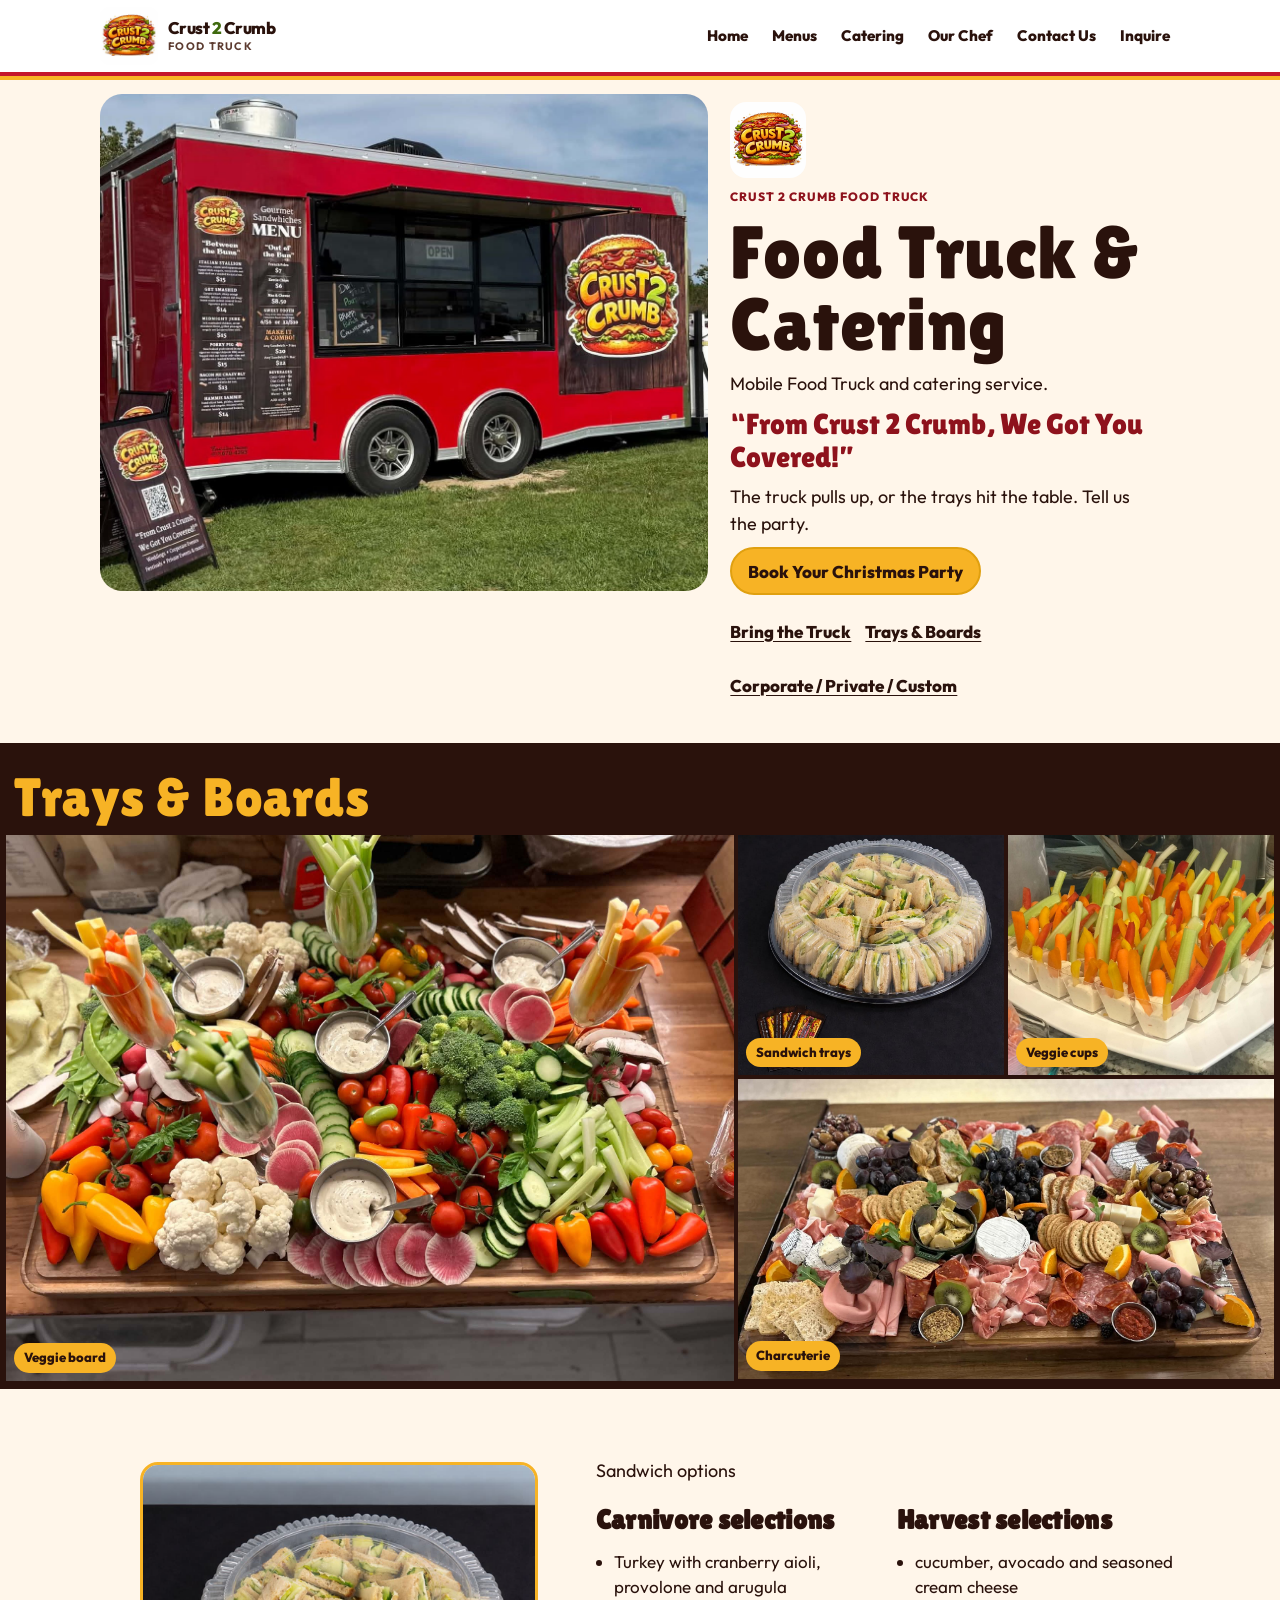
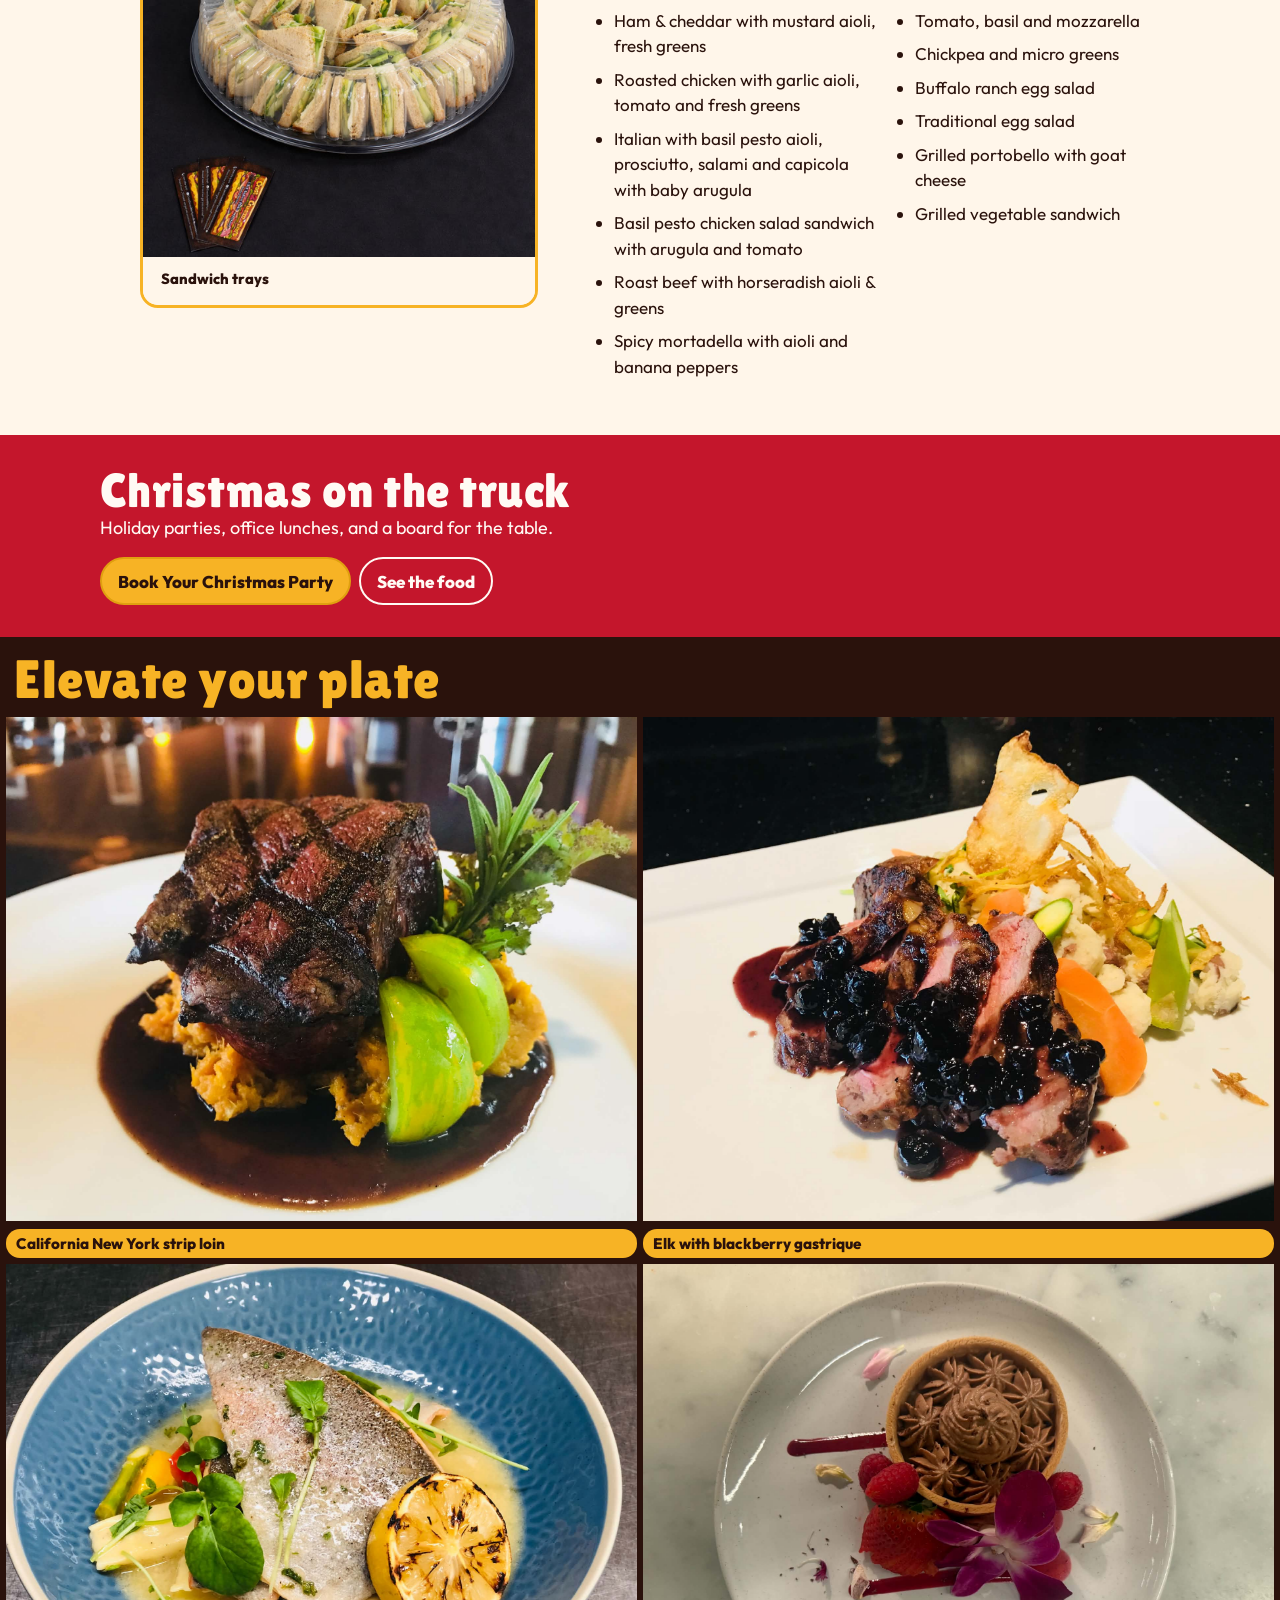
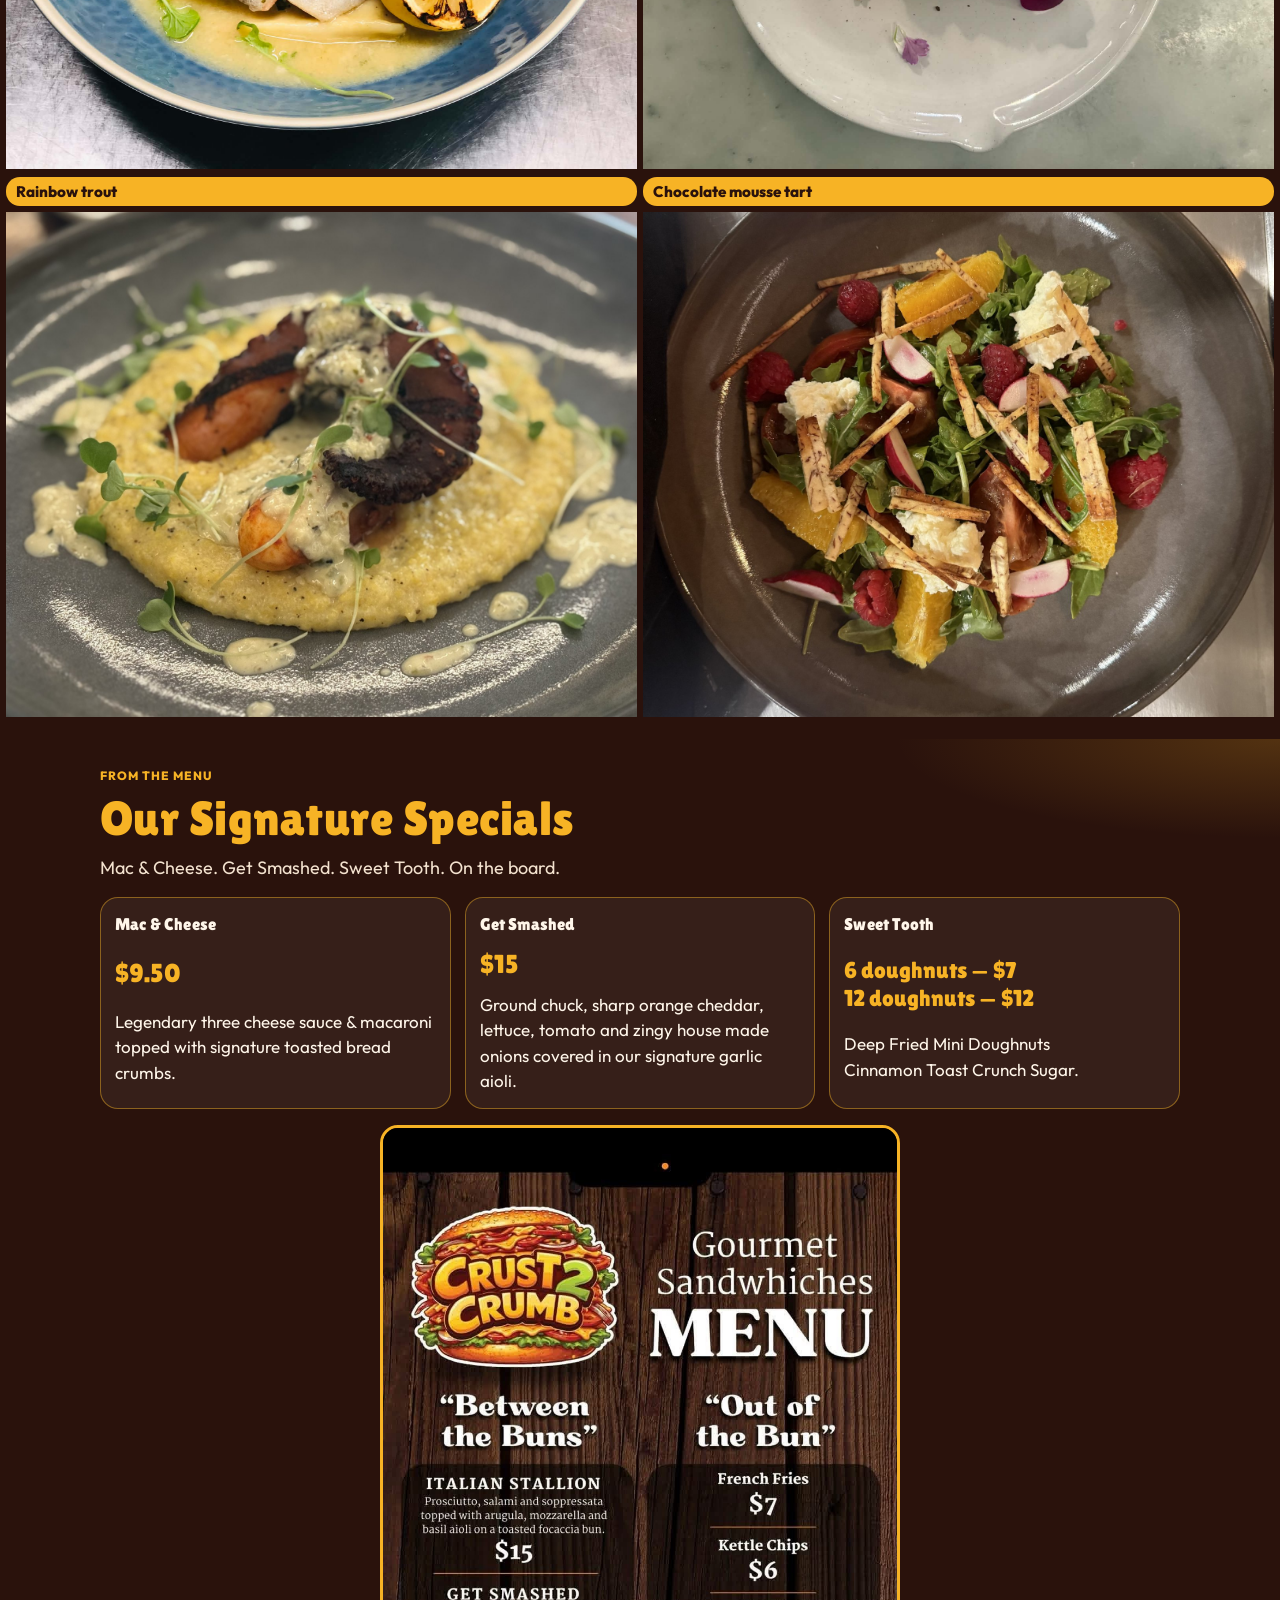
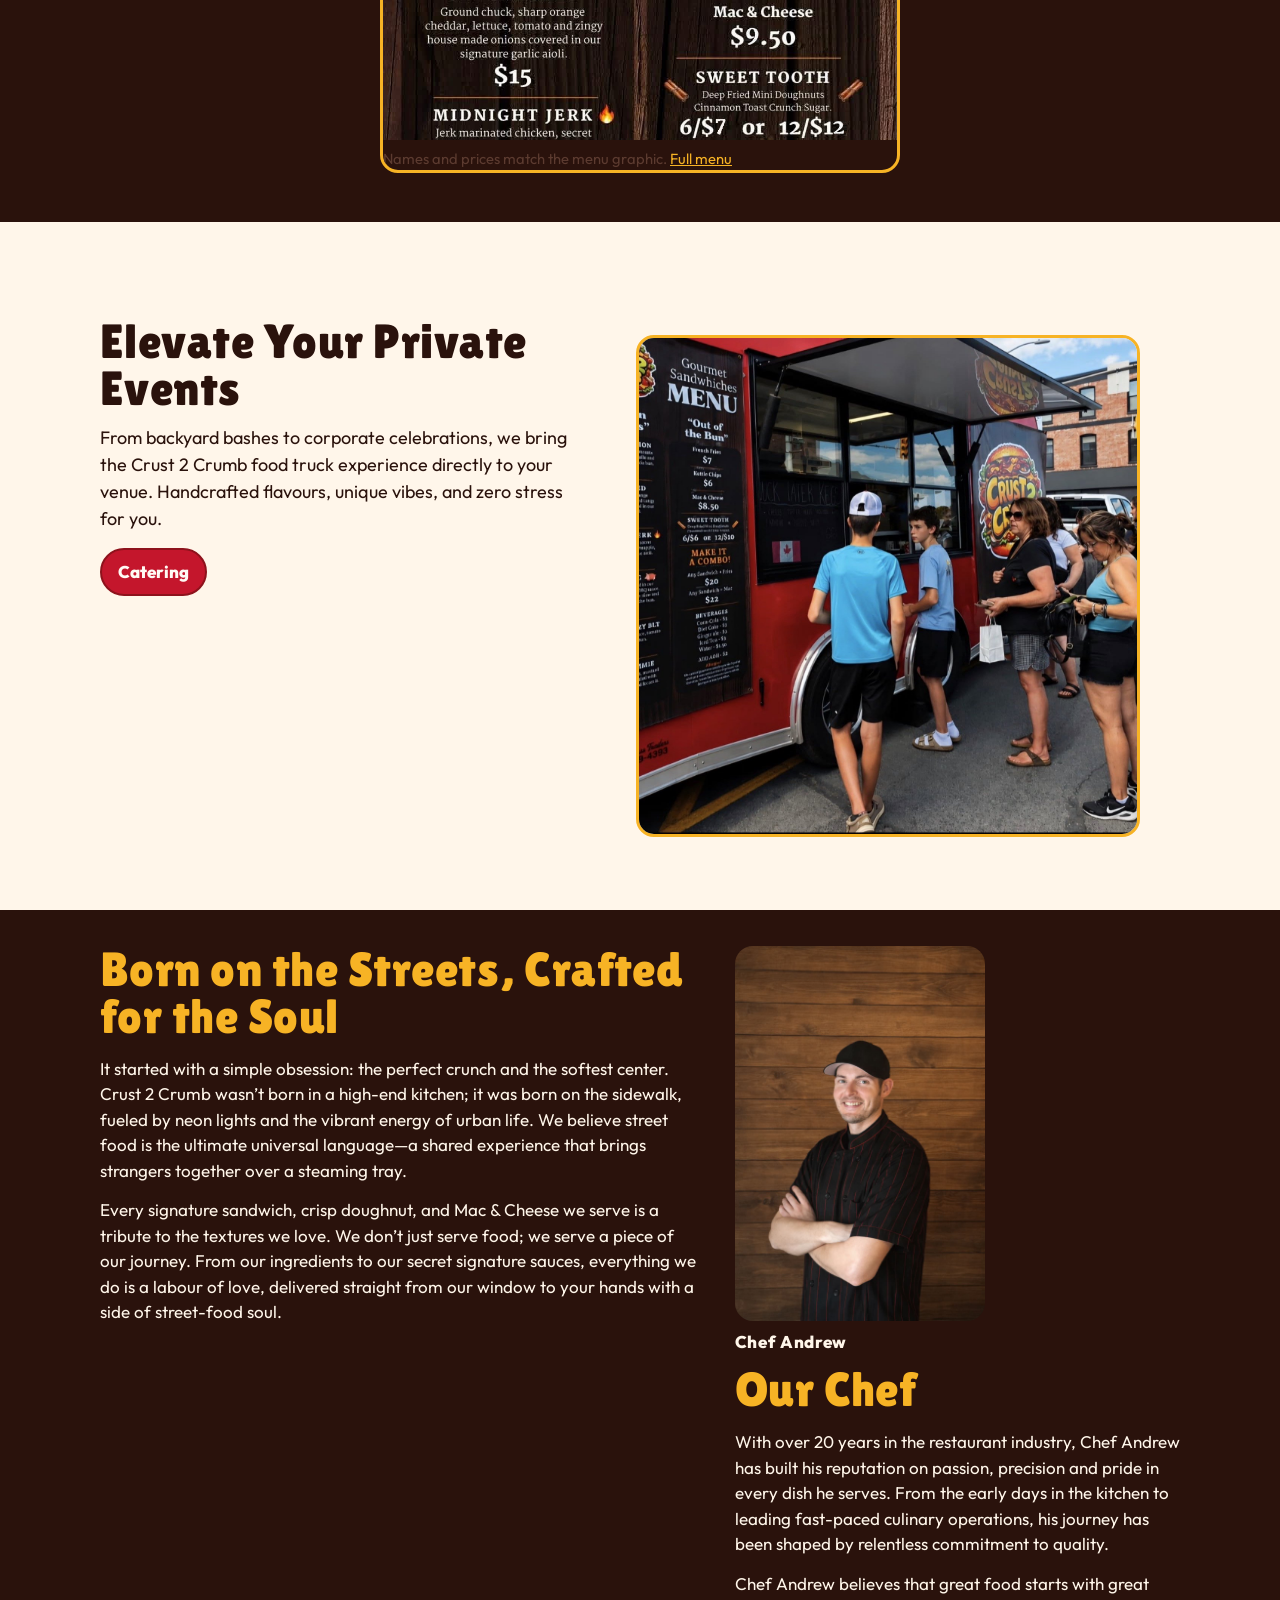
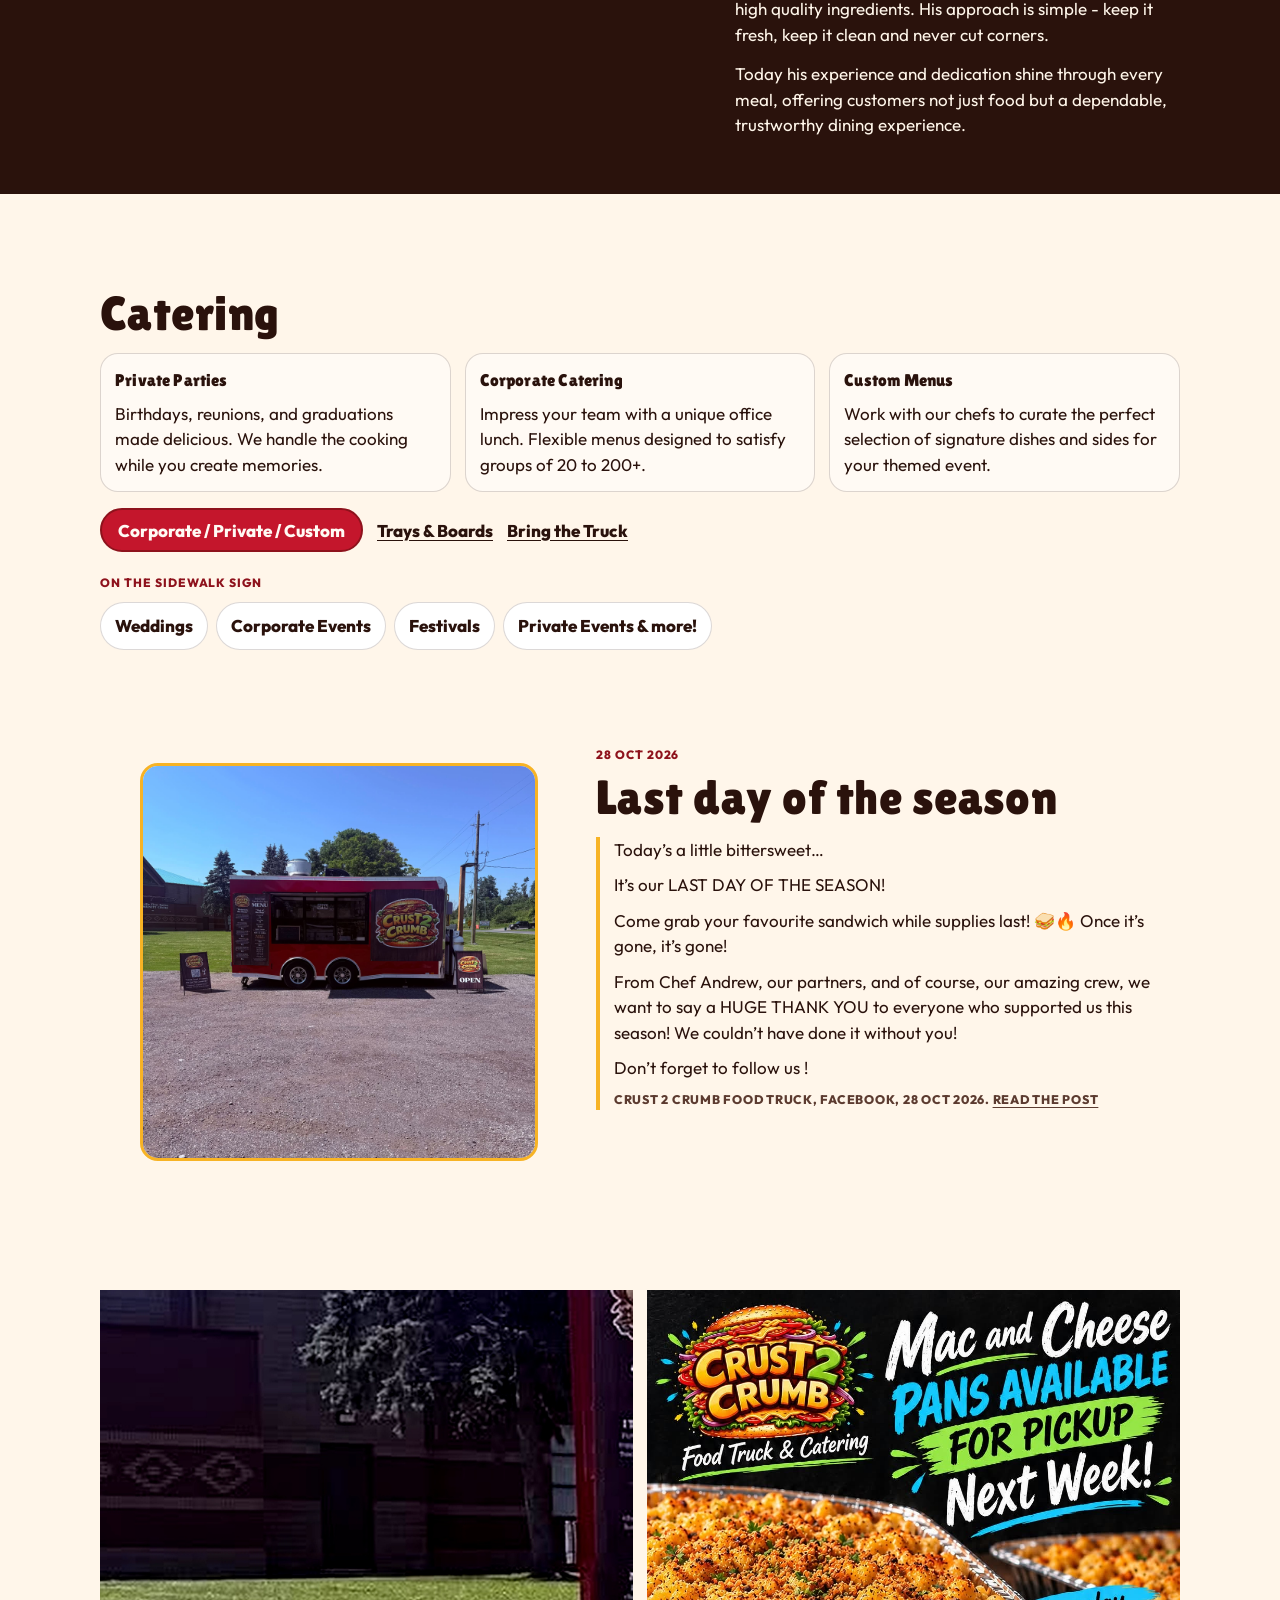
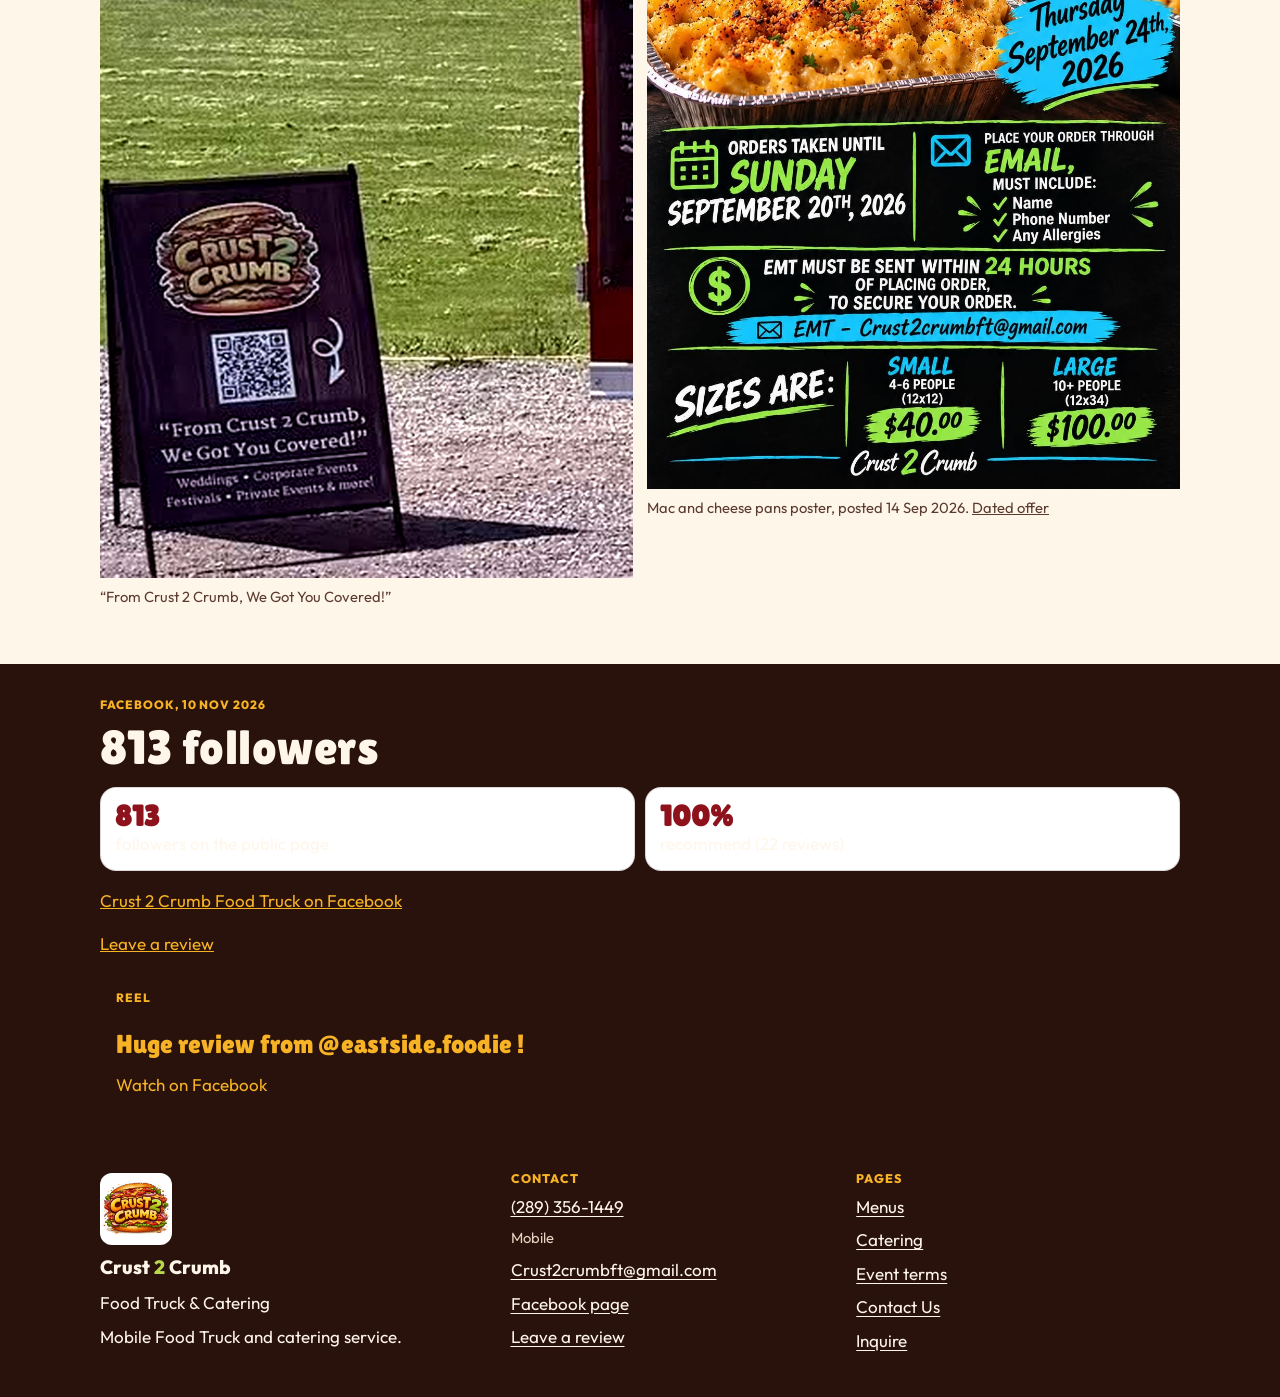
==== commit 0e1d2dce: "Clean the Get Smashed 5 and Sweet Tooth 7, and finish the Italian tray line. The stray stroke in Get" ====
--- a/index.html
+++ b/index.html
@@ -96,7 +96,7 @@
                 <li>Turkey with cranberry aioli, provolone and arugula</li>
                 <li>Ham &amp; cheddar with mustard aioli, fresh greens</li>
                 <li>Roasted chicken with garlic aioli, tomato and fresh greens</li>
-                <li>Italian with basil pesto aioli, prosciutto, salami and capicola and fresh</li>
+                <li>Italian with basil pesto aioli, prosciutto, salami and capicola with baby arugula</li>
                 <li>Basil pesto chicken salad sandwich with arugula and tomato</li>
                 <li>Roast beef with horseradish aioli &amp; greens</li>
                 <li>Spicy mortadella with aioli and banana peppers</li>
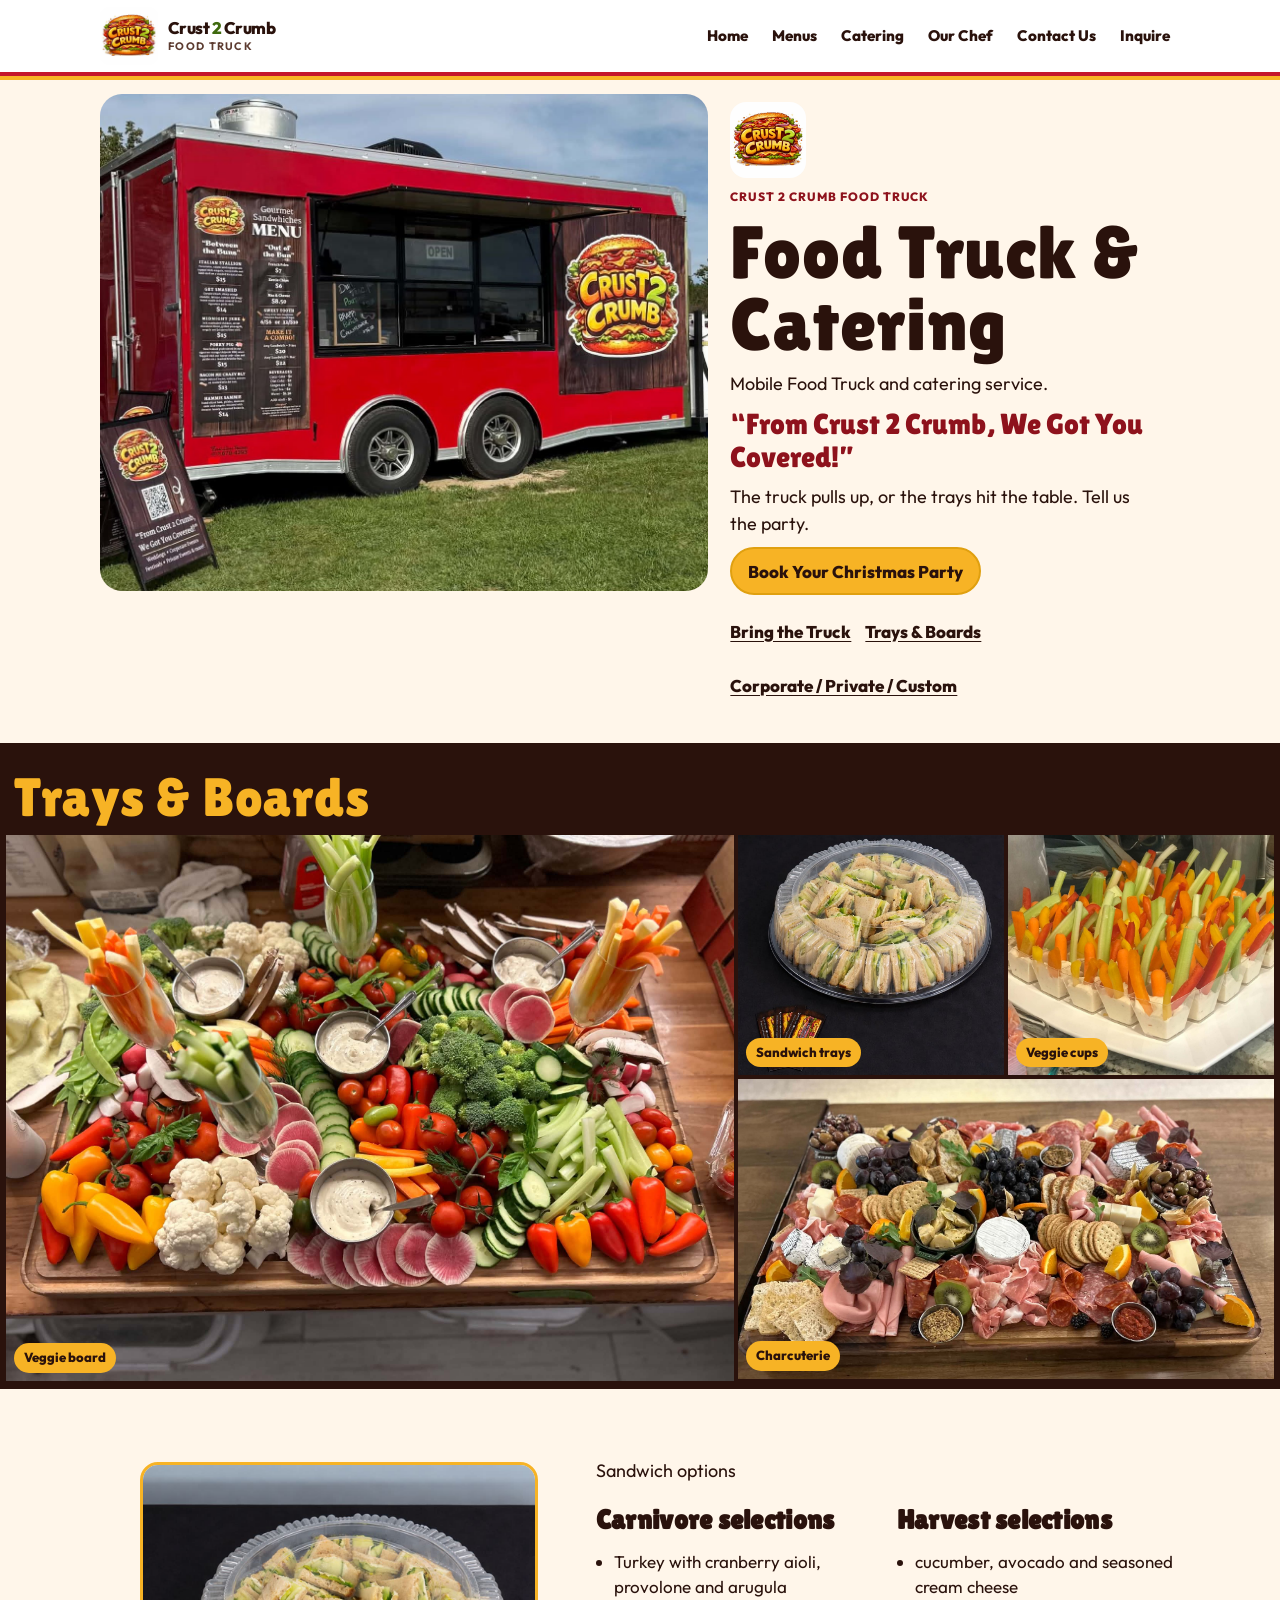
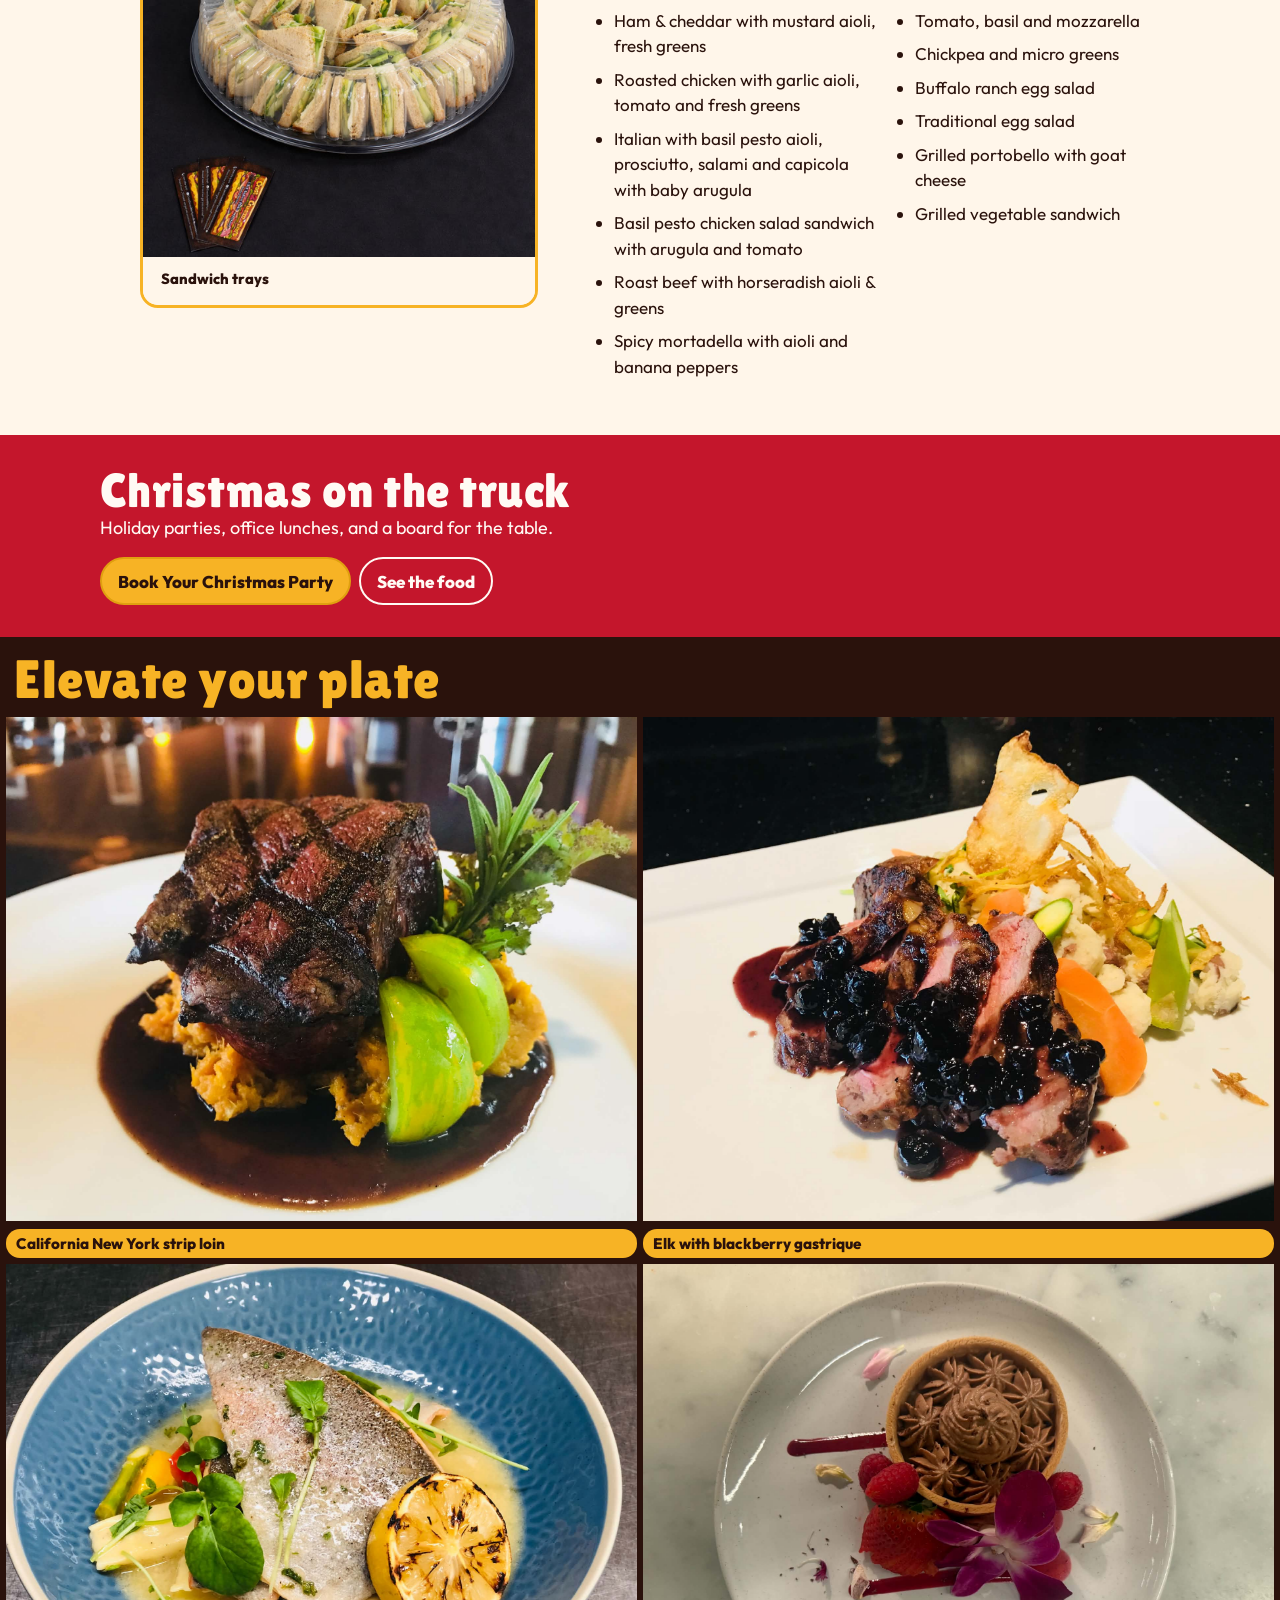
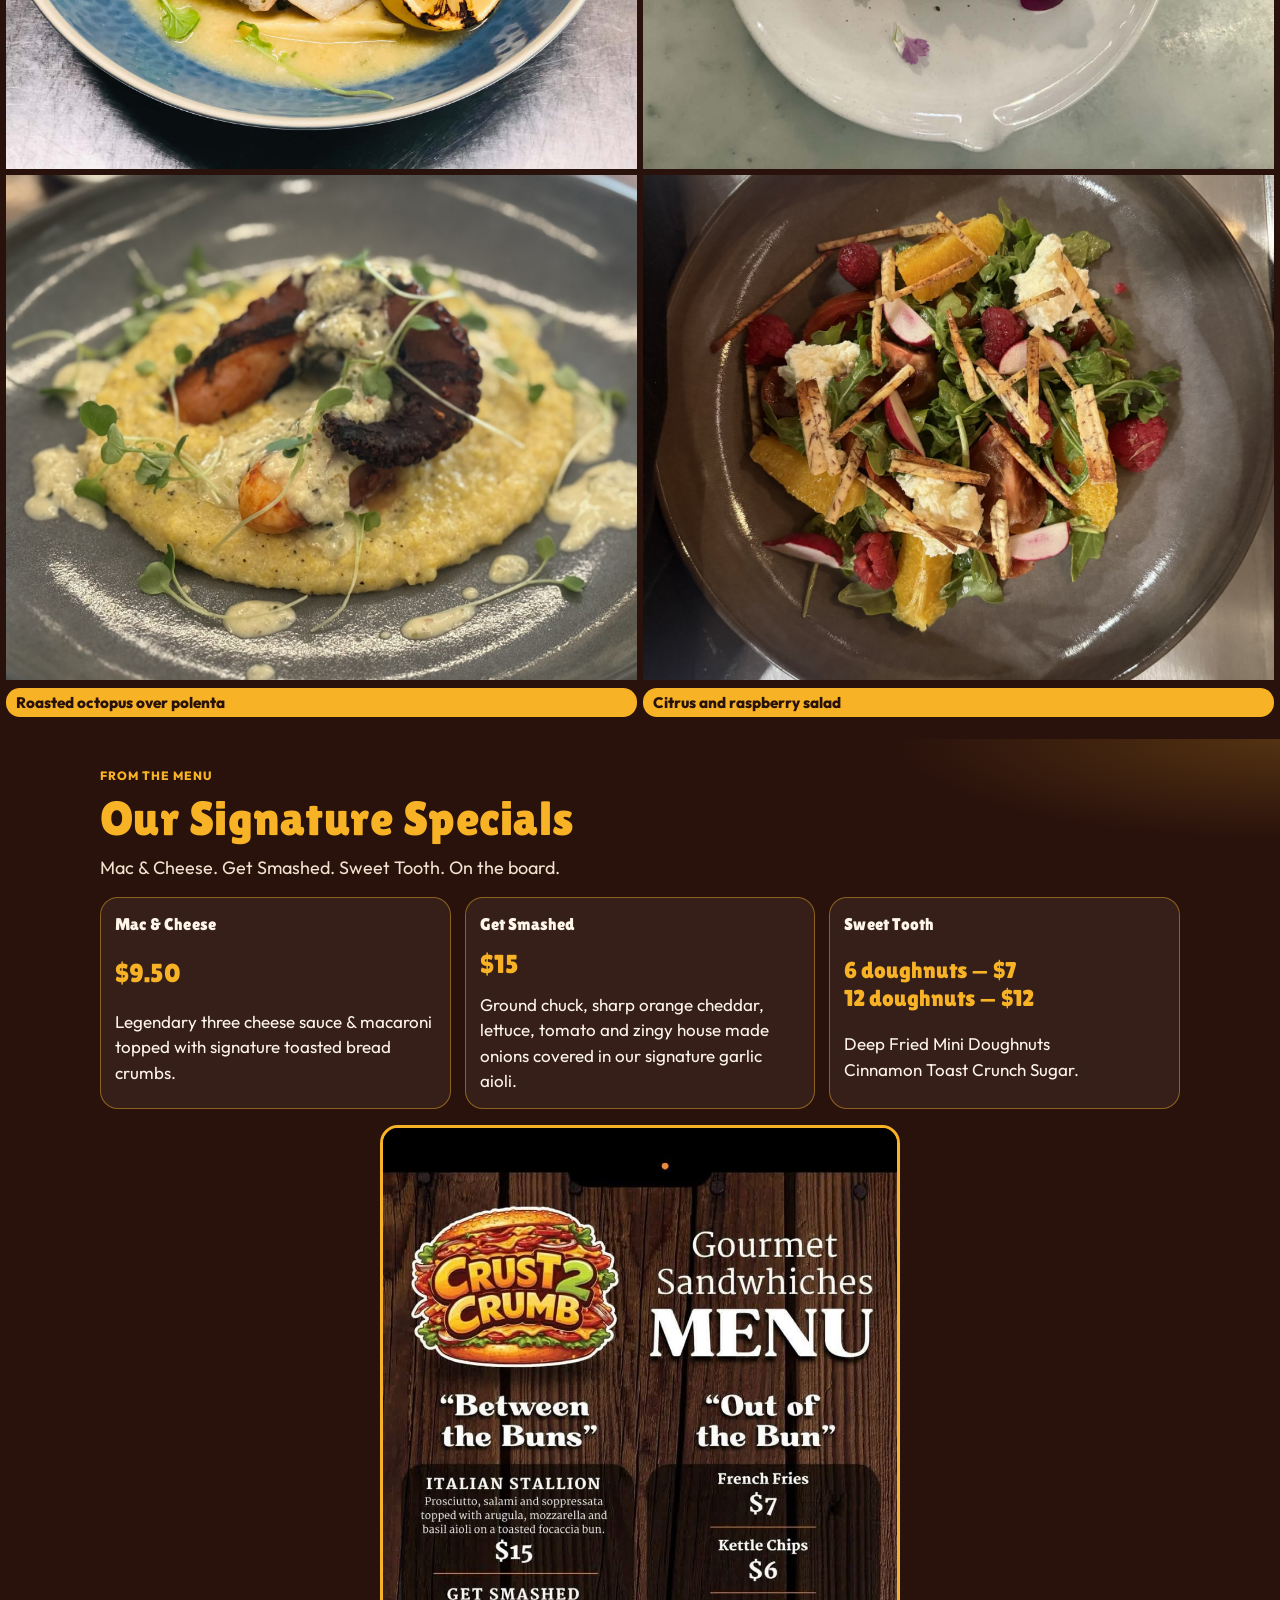
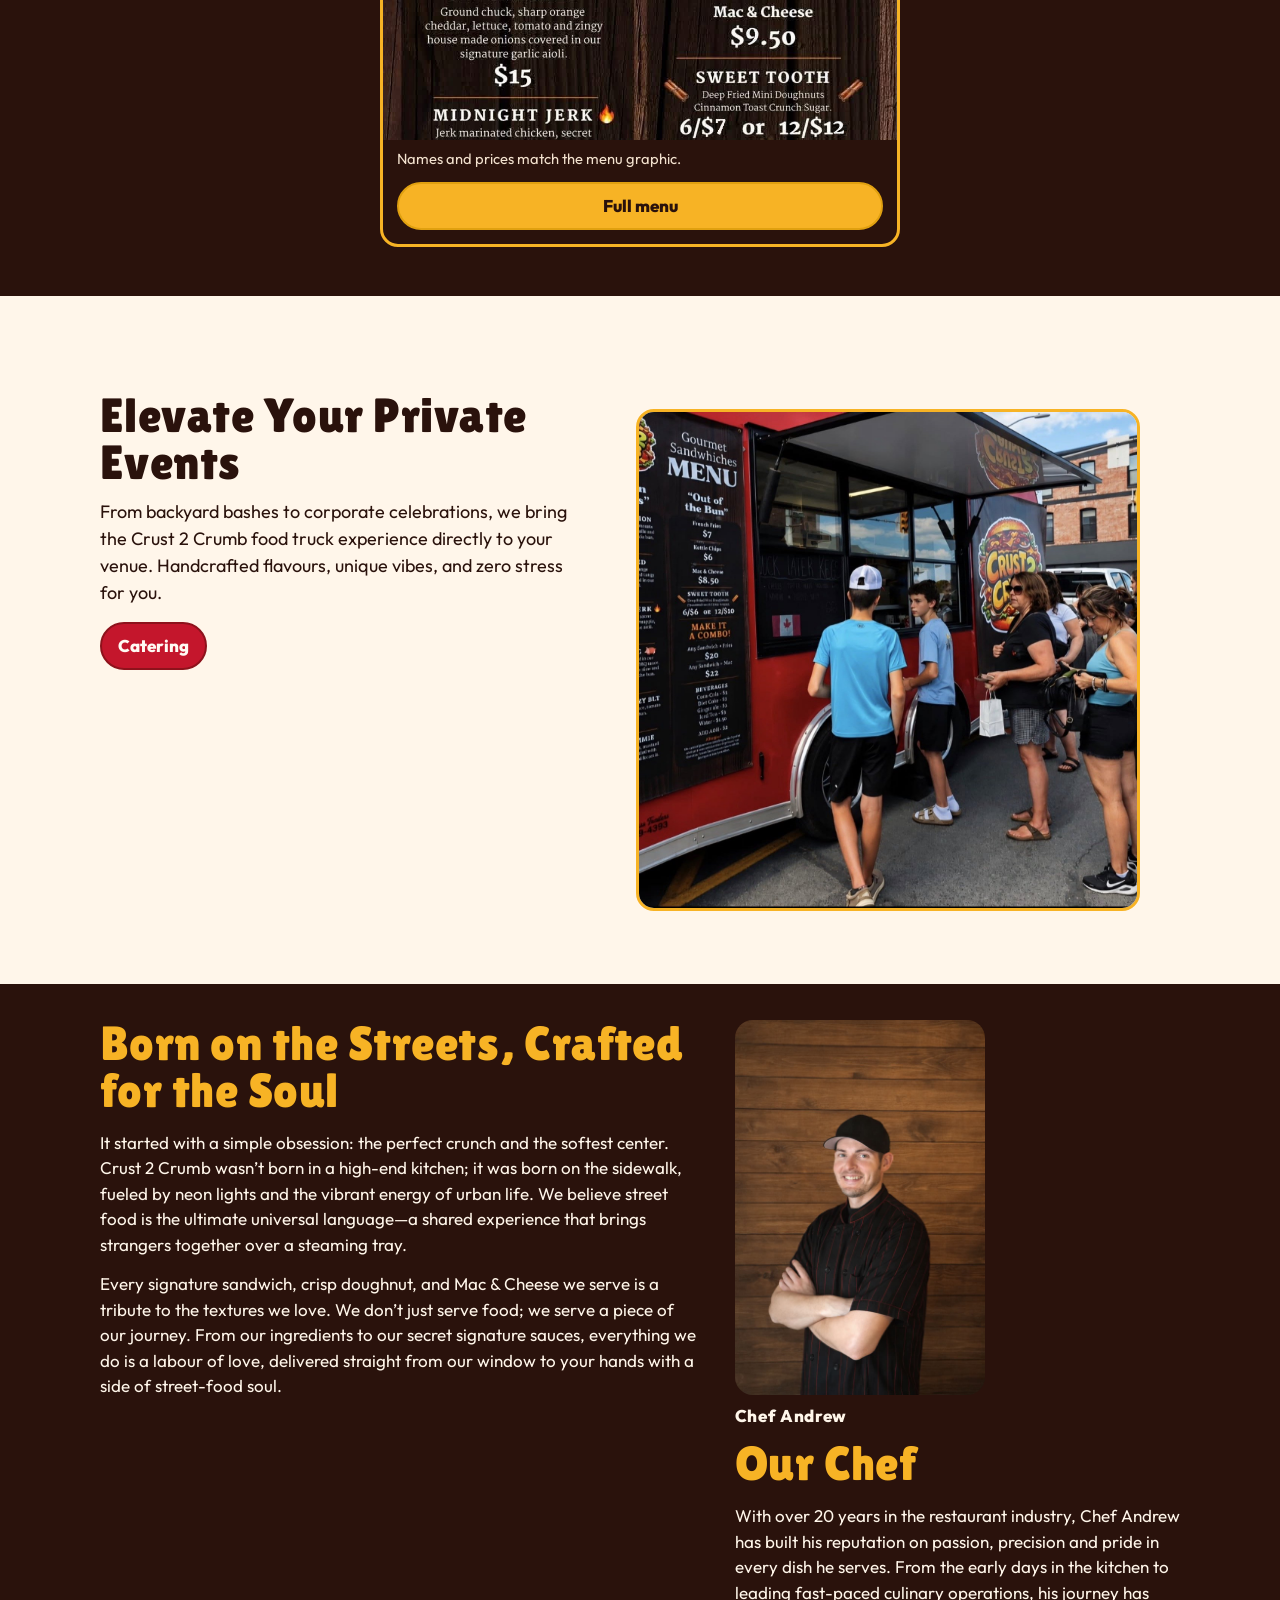
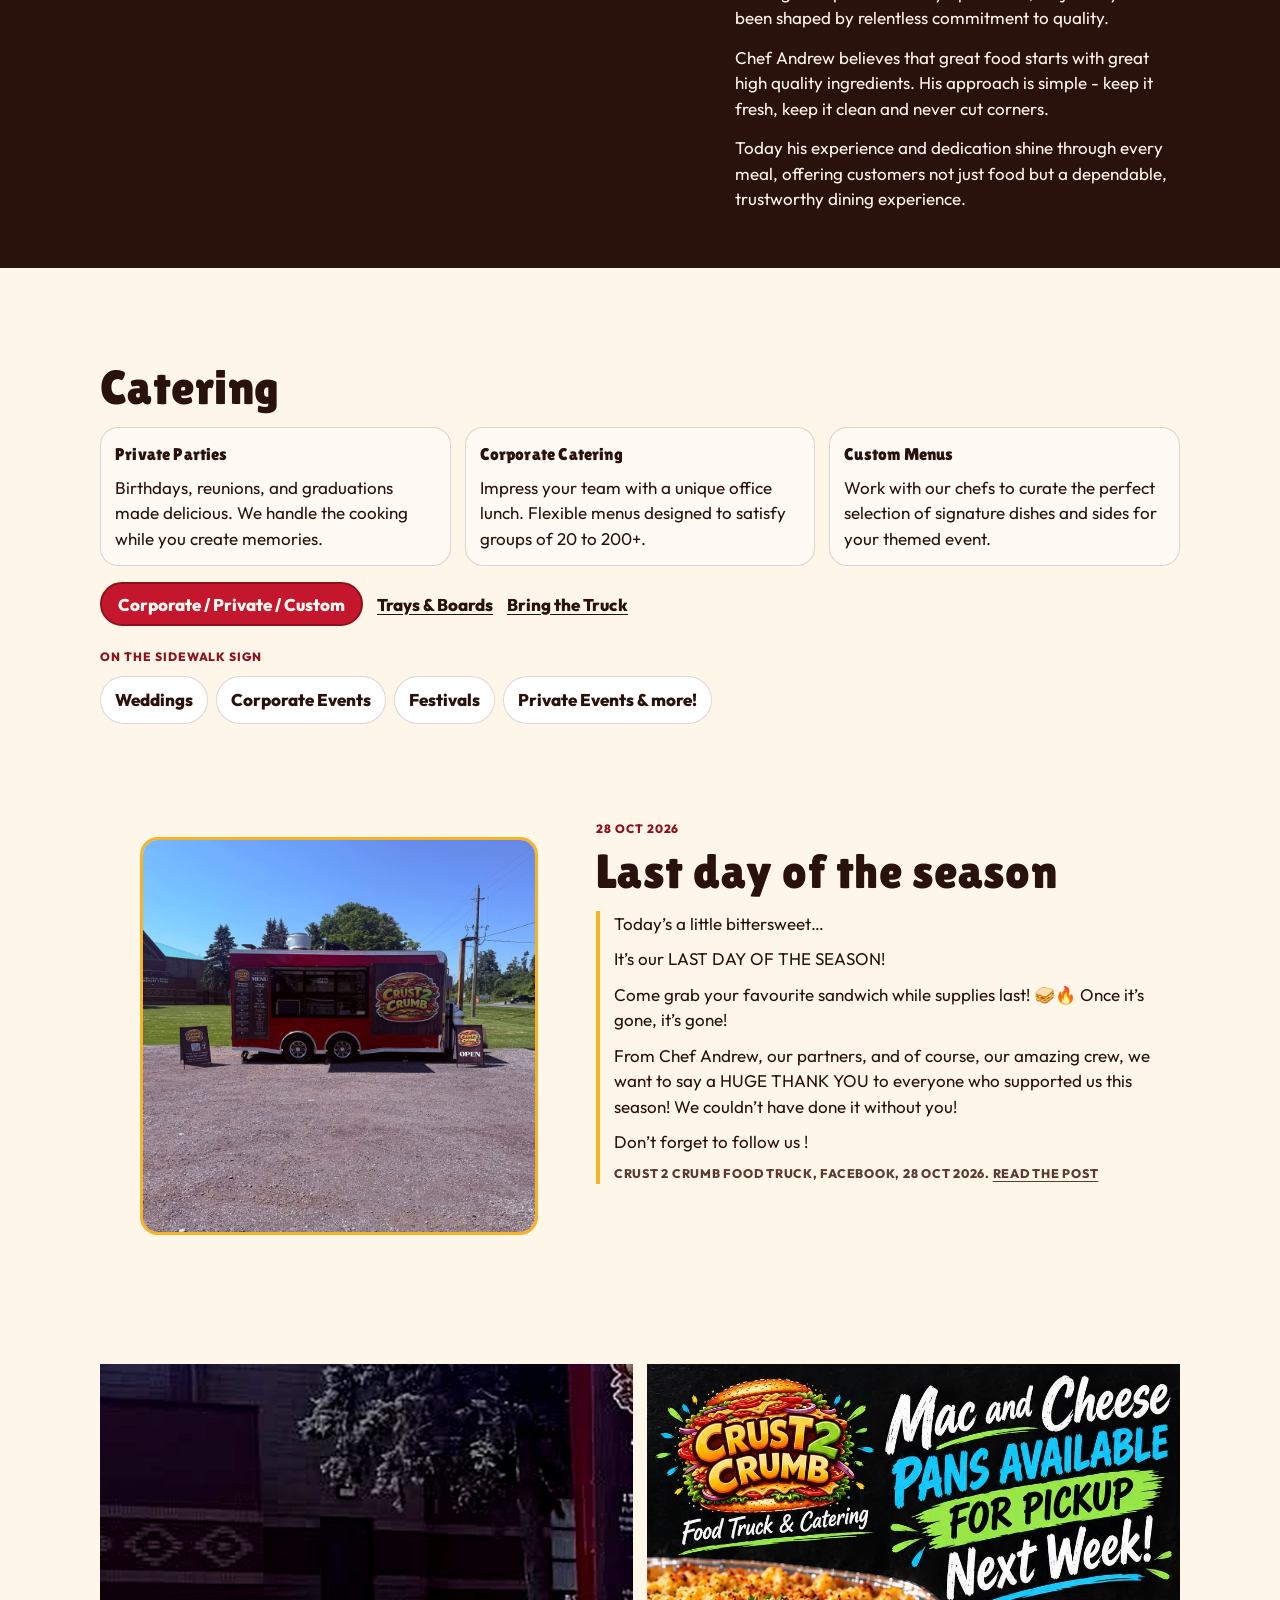
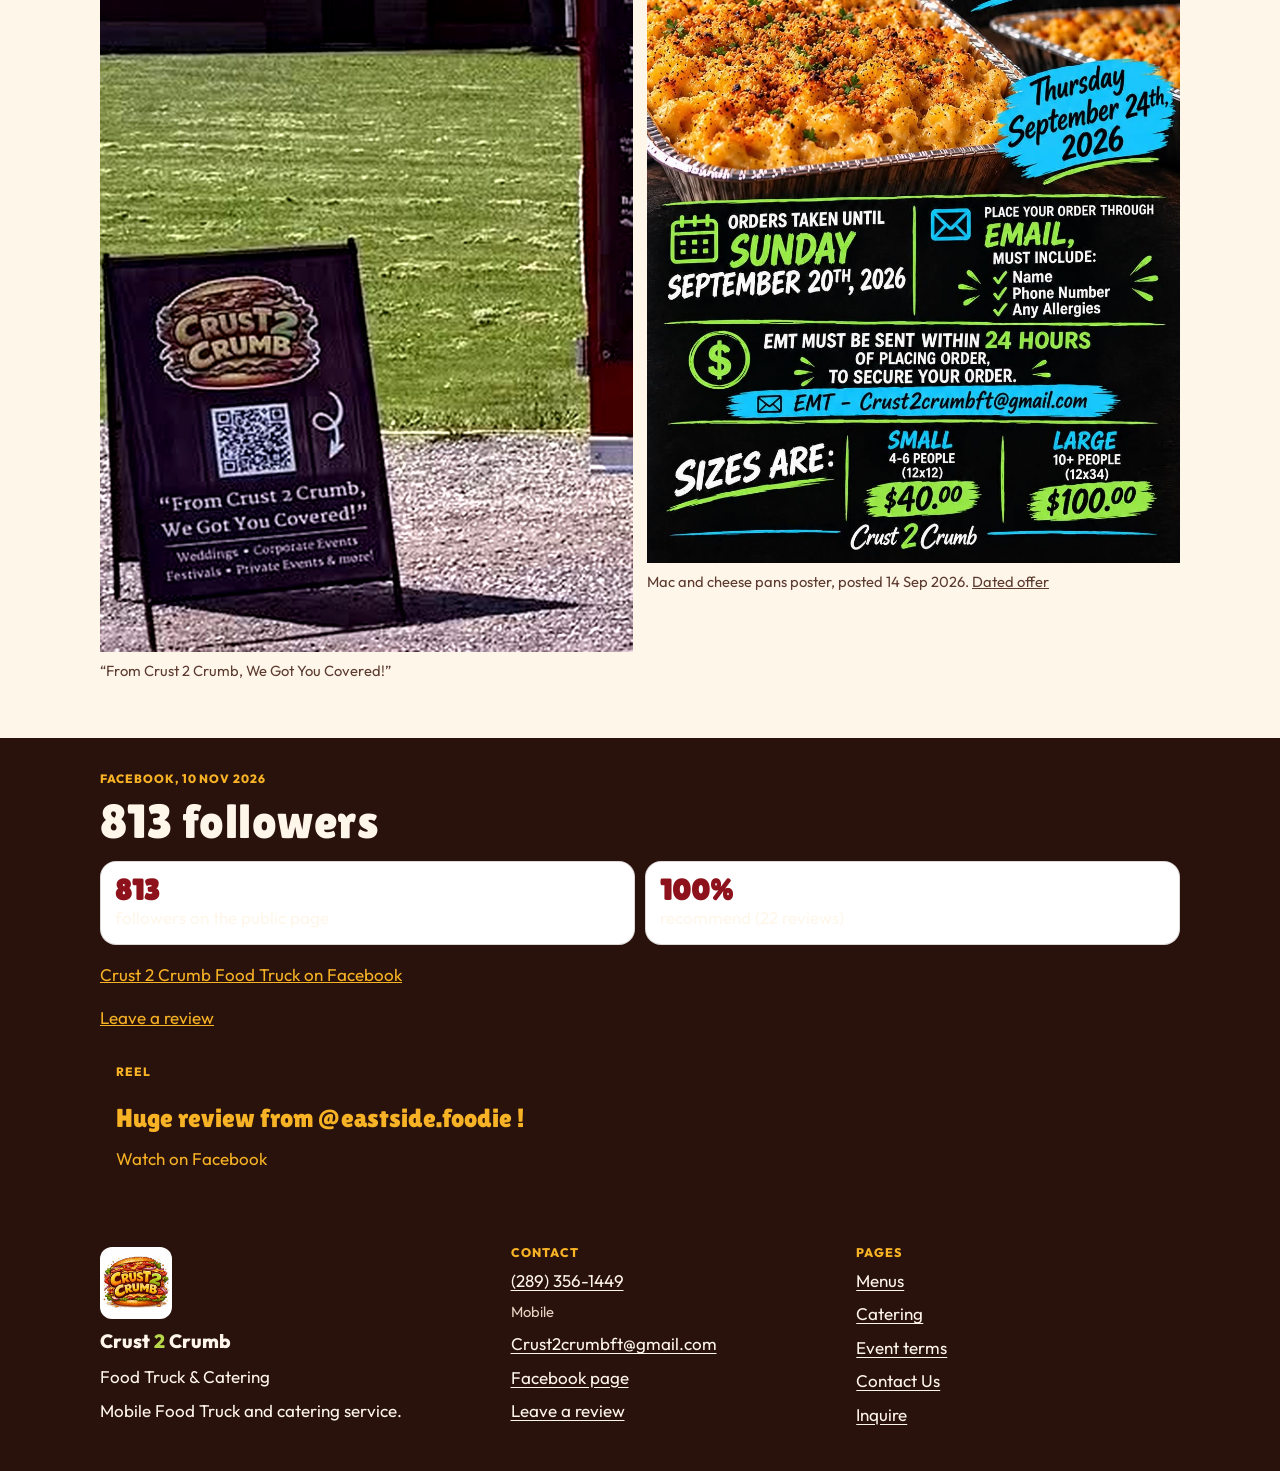
==== commit ebabeafa: "Add the Full menu button, Tony's plate names, and Contact date and time. Put a gold Full menu button" ====
--- a/index.html
+++ b/index.html
@@ -142,18 +142,18 @@
           <figcaption>Elk with blackberry gastrique</figcaption>
         </figure>
         <figure>
-          <img src="assets/plated-fish.jpg" width="2048" height="1536" alt="Rainbow trout.">
-          <figcaption>Rainbow trout</figcaption>
-        </figure>
-        <figure>
-          <img src="assets/chocolate-tart.jpg" width="2048" height="1536" alt="Chocolate mousse tart.">
-          <figcaption>Chocolate mousse tart</figcaption>
-        </figure>
-        <figure>
-          <img src="assets/plated-seafood.jpg" width="1600" height="1600" alt="Plated seared seafood over a yellow puree, with herb sauce and microgreens.">
-        </figure>
-        <figure>
-          <img src="assets/plated-salad.jpg" width="1600" height="1600" alt="A plated salad with greens, orange segments, raspberries, radish, white cheese, and crisp toppings.">
+          <img src="assets/plated-fish.jpg" width="2048" height="1536" alt="A fish fillet in a blue bowl with a pale sauce, vegetables, herbs, and a grilled lemon.">
+        </figure>
+        <figure>
+          <img src="assets/chocolate-tart.jpg" width="2048" height="1536" alt="A round tart filled with piped chocolate on a white plate, with berries, a purple flower, and a red sauce.">
+        </figure>
+        <figure>
+          <img src="assets/plated-seafood.jpg" width="1600" height="1600" alt="Roasted octopus over polenta.">
+          <figcaption>Roasted octopus over polenta</figcaption>
+        </figure>
+        <figure>
+          <img src="assets/plated-salad.jpg" width="1600" height="1600" alt="Citrus and raspberry salad.">
+          <figcaption>Citrus and raspberry salad</figcaption>
         </figure>
       </div>
     </section>
@@ -182,7 +182,8 @@
         </div>
         <figure class="photo-frame" style="margin-top:16px">
           <img src="assets/gourmet-sandwiches-menu.jpg" width="943" height="2048" alt="Gourmet Sandwiches menu graphic for Crust 2 Crumb, including Mac and Cheese, Get Smashed, and Sweet Tooth." loading="lazy">
-          <figcaption class="caption">Names and prices match the menu graphic. <a href="menu/">Full menu</a></figcaption>
+          <figcaption class="caption">Names and prices match the menu graphic.</figcaption>
+          <a class="btn" href="menu/">Full menu</a>
         </figure>
       </div>
     </section>
--- a/css/styles.css
+++ b/css/styles.css
@@ -360,7 +360,11 @@
 }
 .board-specials .photo-frame { max-width: 520px; margin-left: auto; margin-right: auto; }
 .board-specials .photo-frame img { width: 100%; max-height: 68vh; object-fit: cover; object-position: top center; }
-.board-specials .caption a { color: var(--gold); }
+.board-specials .photo-frame .caption { padding: 0 14px; color: #f3e2cf; }
+.board-specials .photo-frame .btn {
+  width: calc(100% - 28px);
+  margin: 12px 14px 14px;
+}
 .hero-card > * { margin: 0; }
 .hero-logo { width: 76px; height: 76px; border-radius: 16px; }
 .sign-quote {
@@ -649,6 +653,12 @@
 body.contact-page.has-sticky { padding-bottom: 28px; }
 #contact-form, #contact-done, #inquire-done { scroll-margin-top: 110px; }
 #contact-form { padding-bottom: 12px; }
+#contact-form input[type="date"],
+#contact-form input[type="time"] {
+  display: block;
+  min-width: 0;
+  max-width: 100%;
+}
 .company-website {
   position: absolute;
   width: 1px;
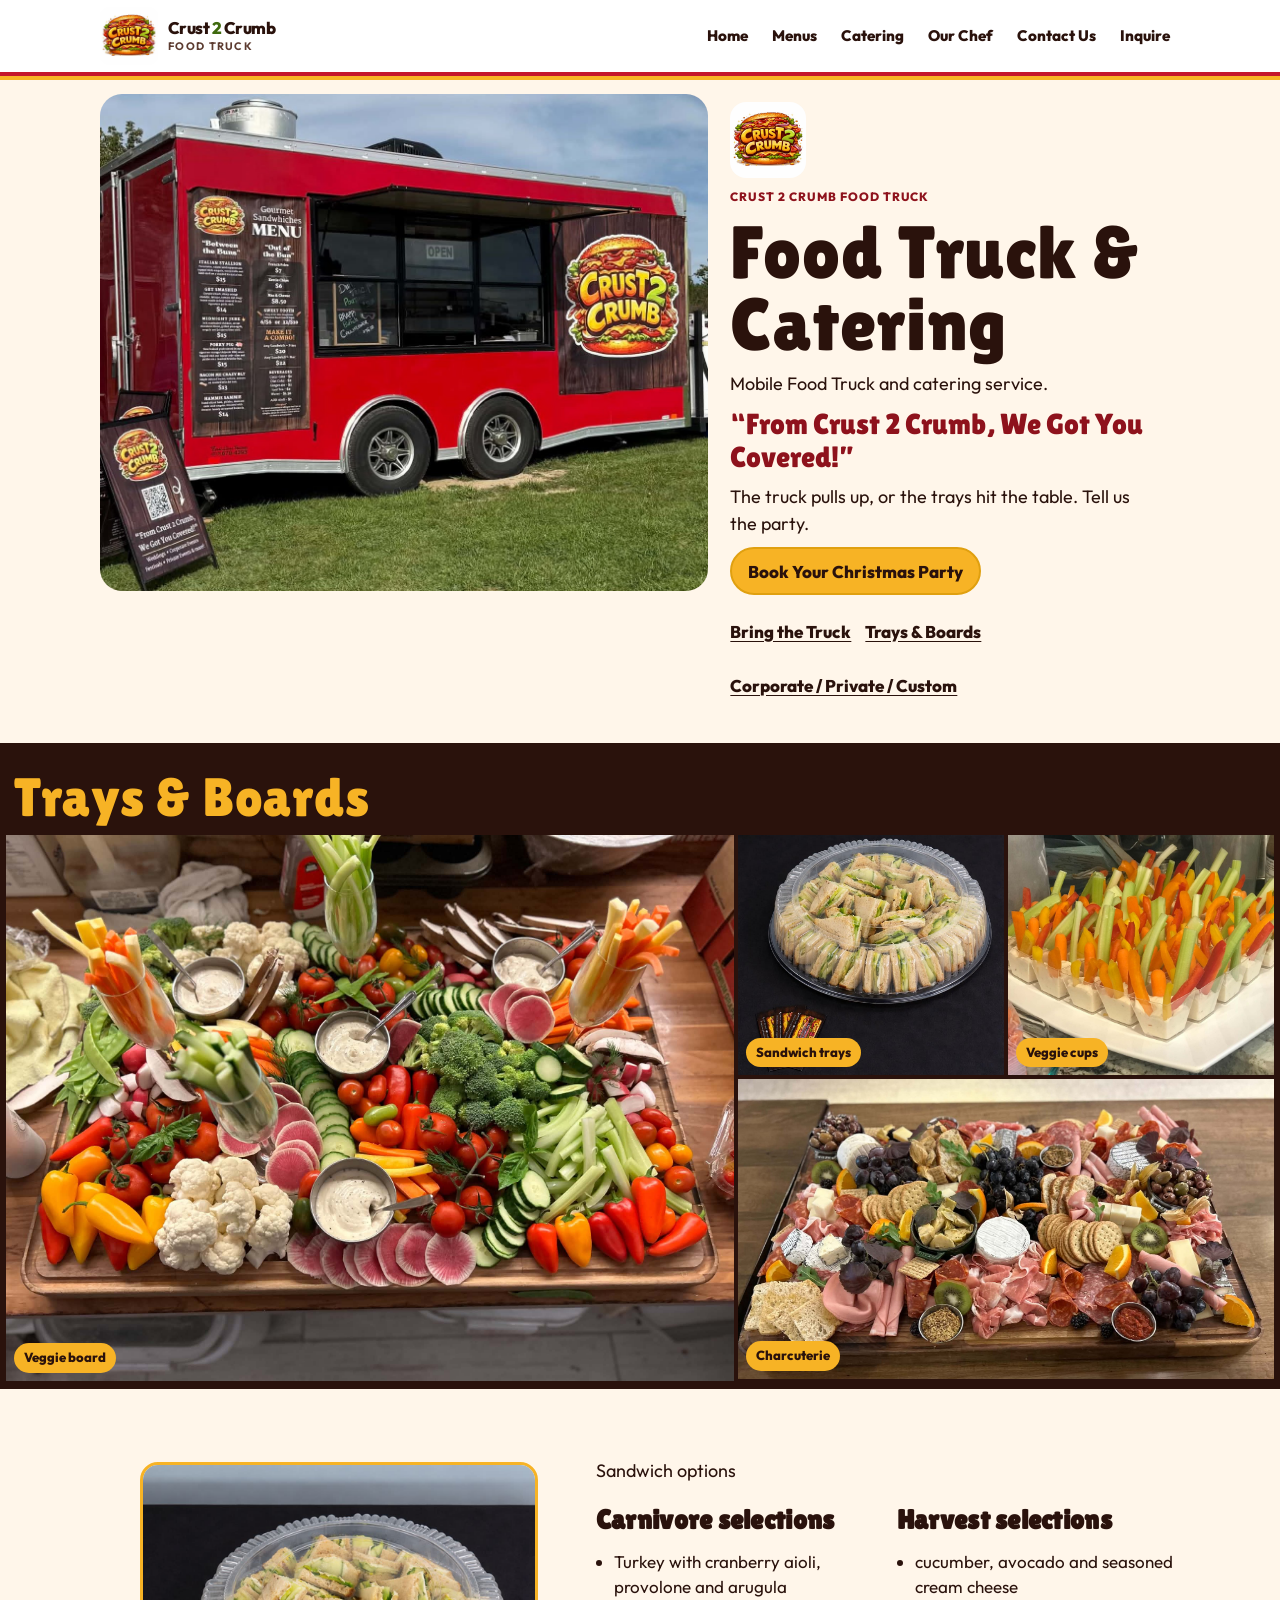
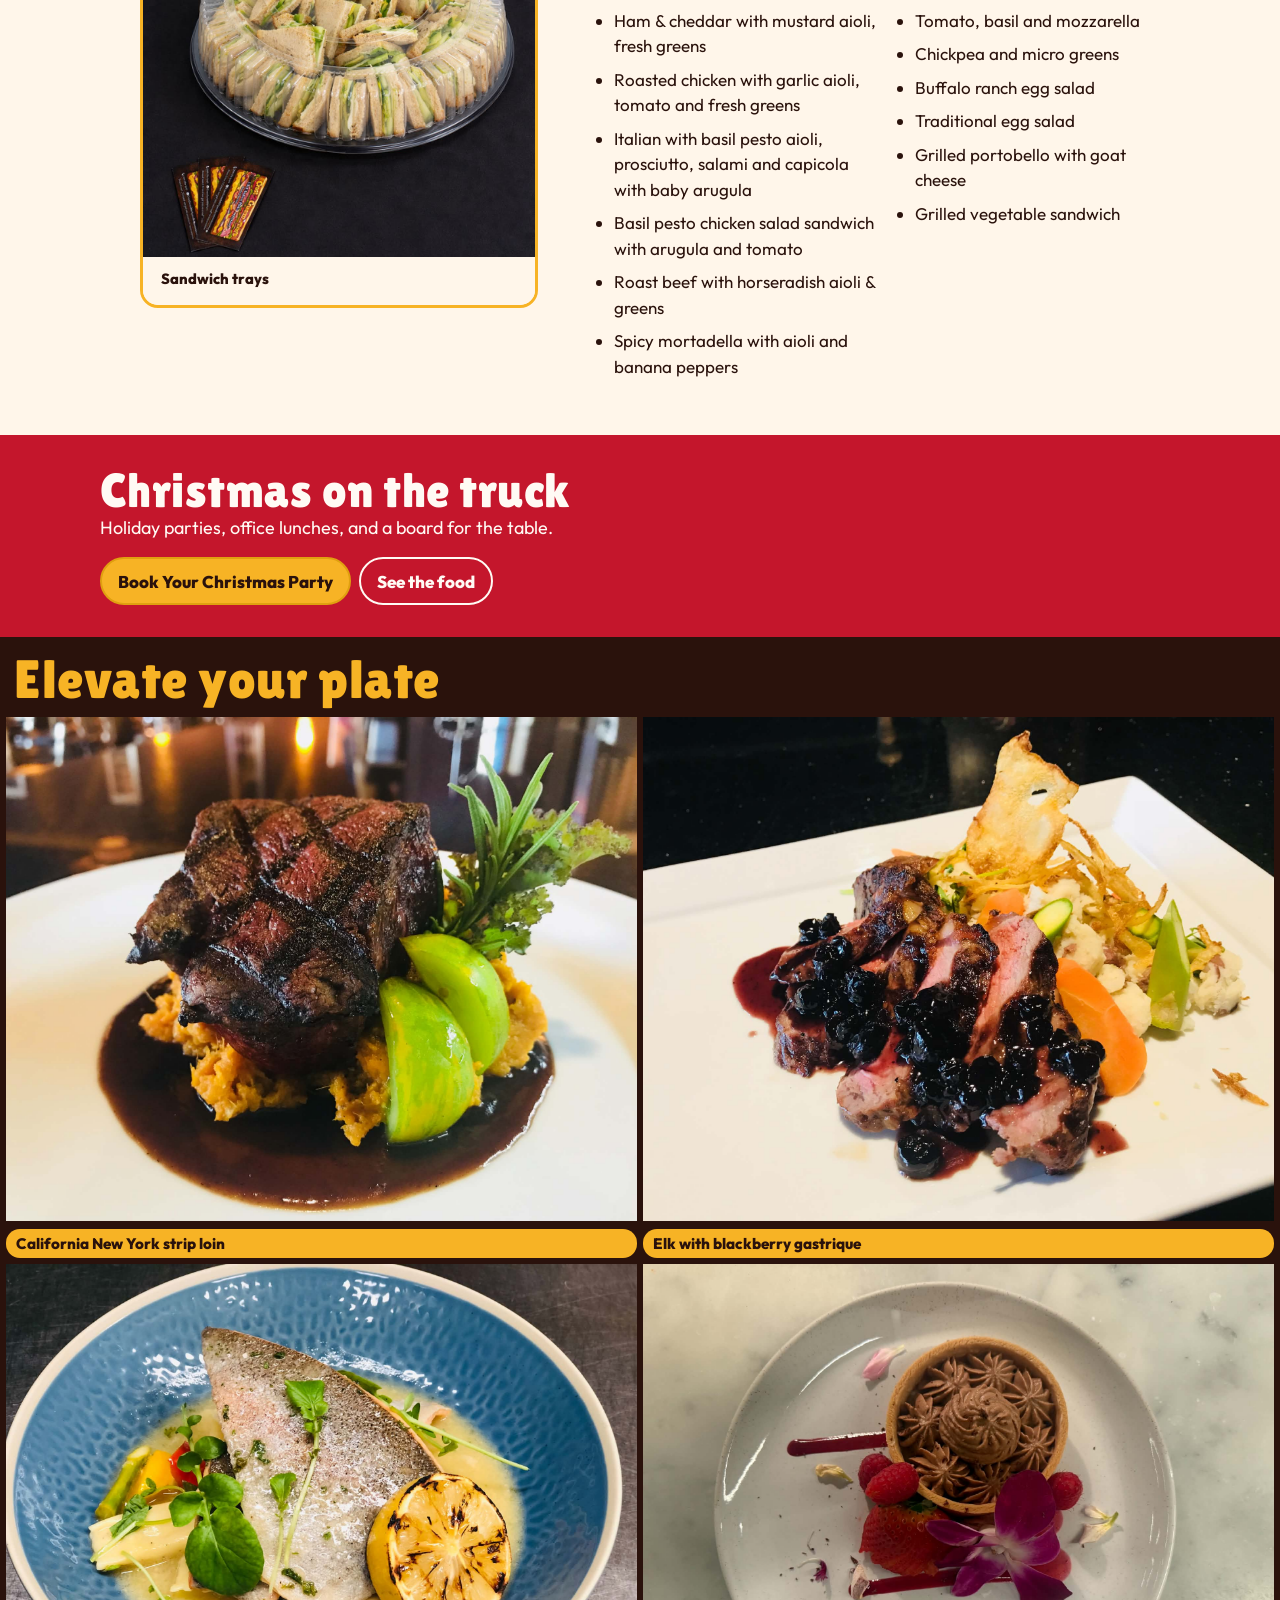
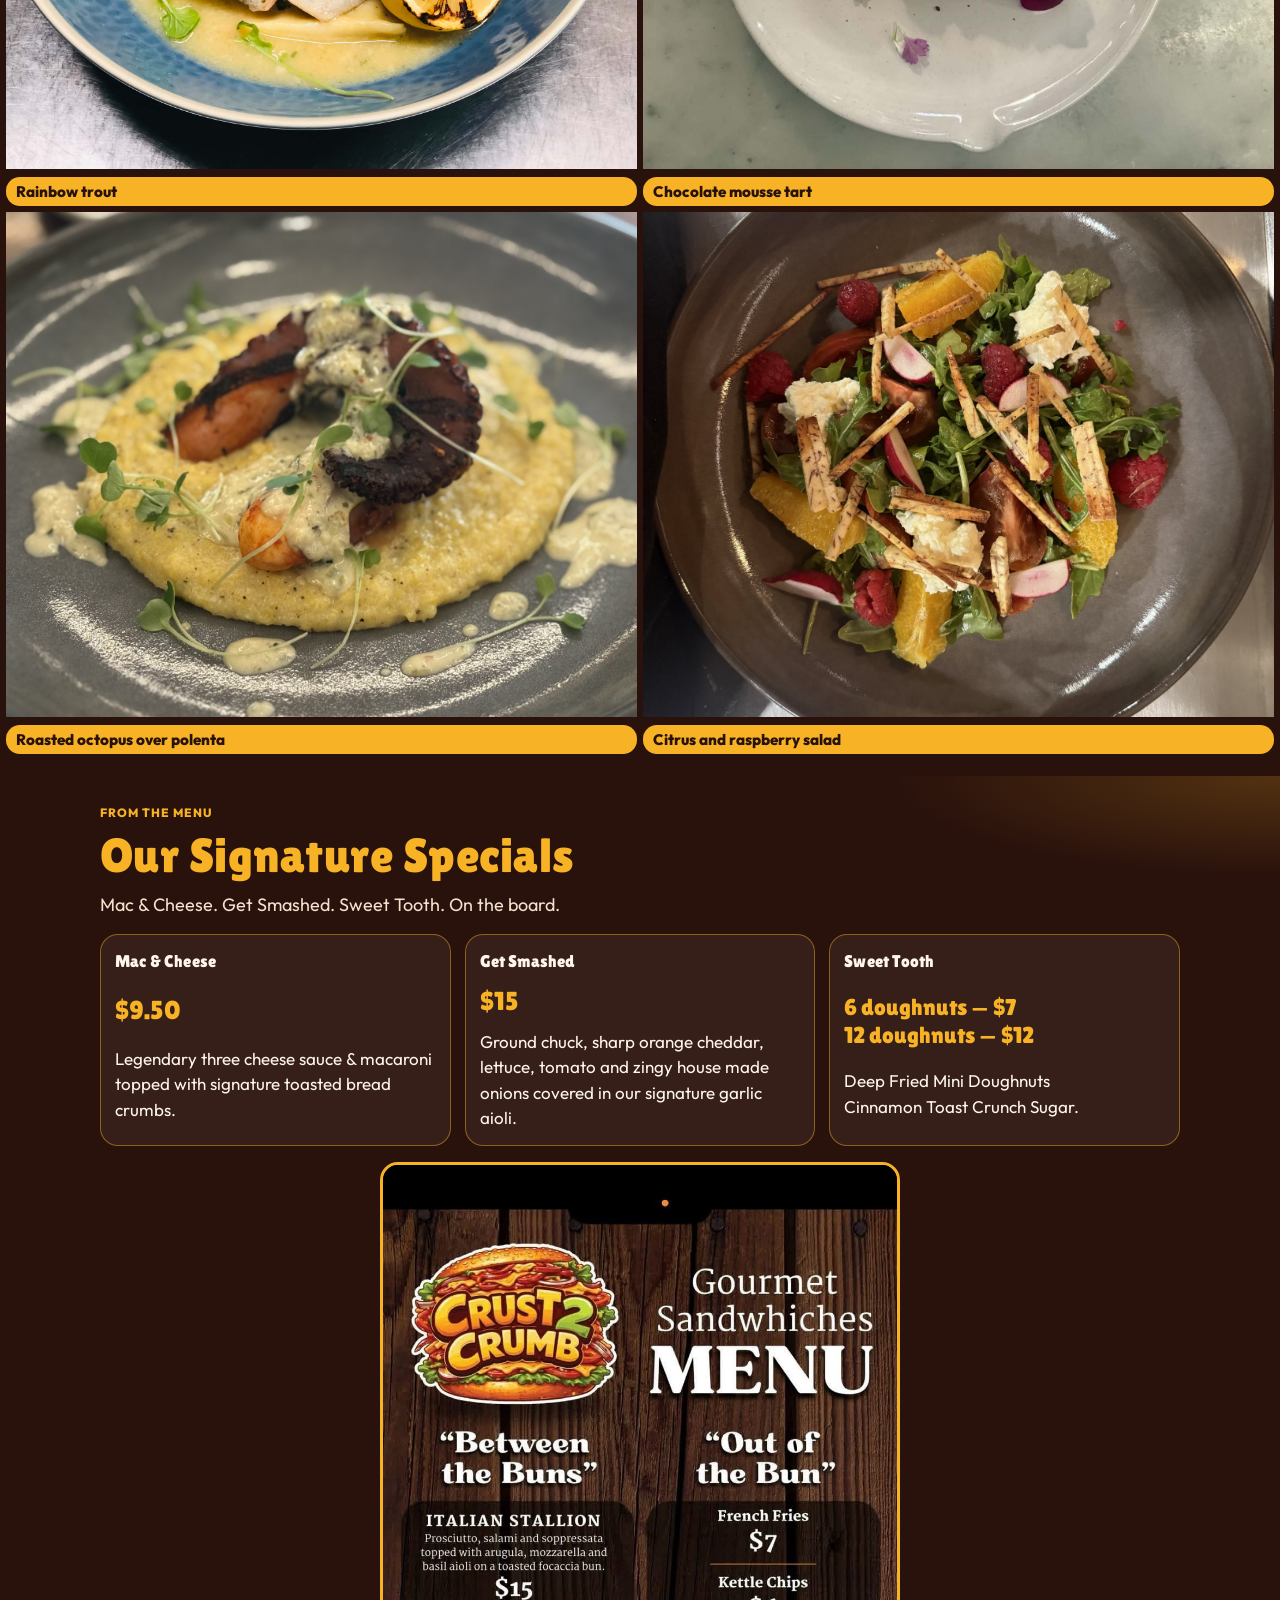
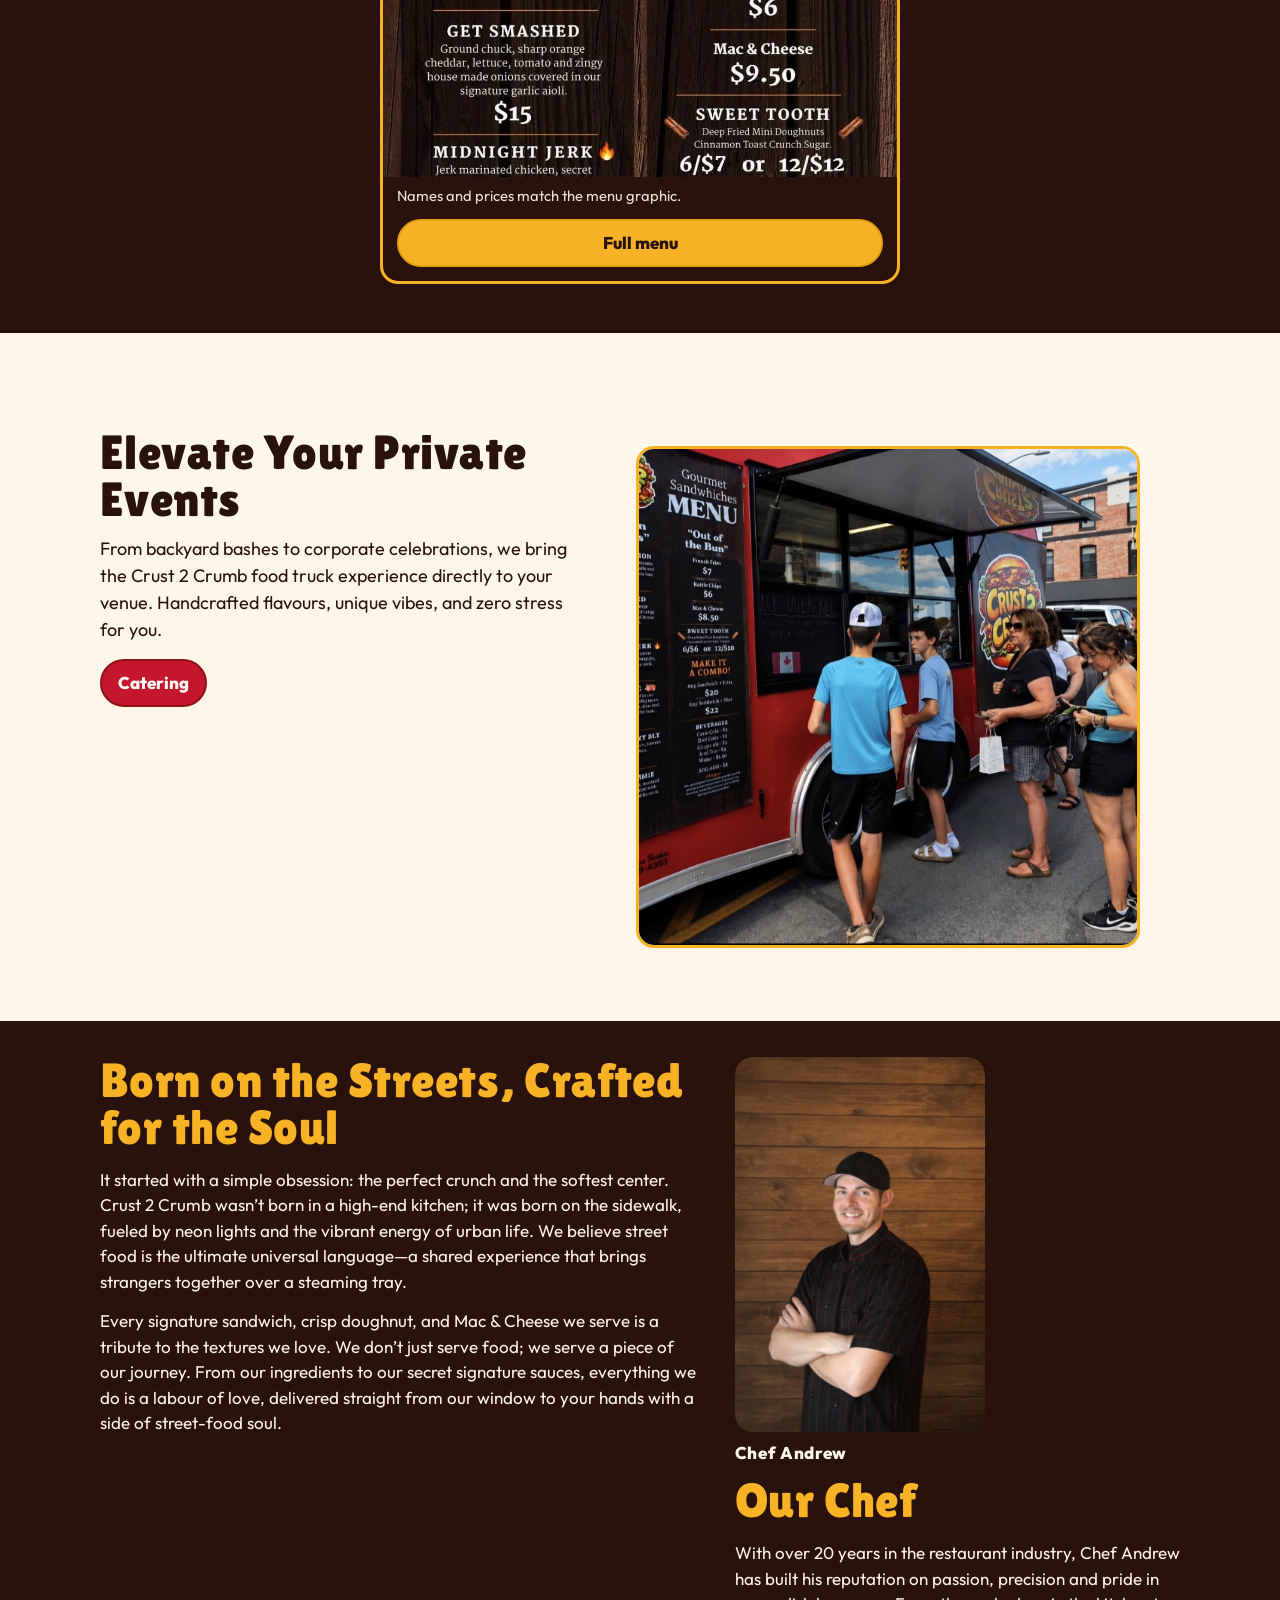
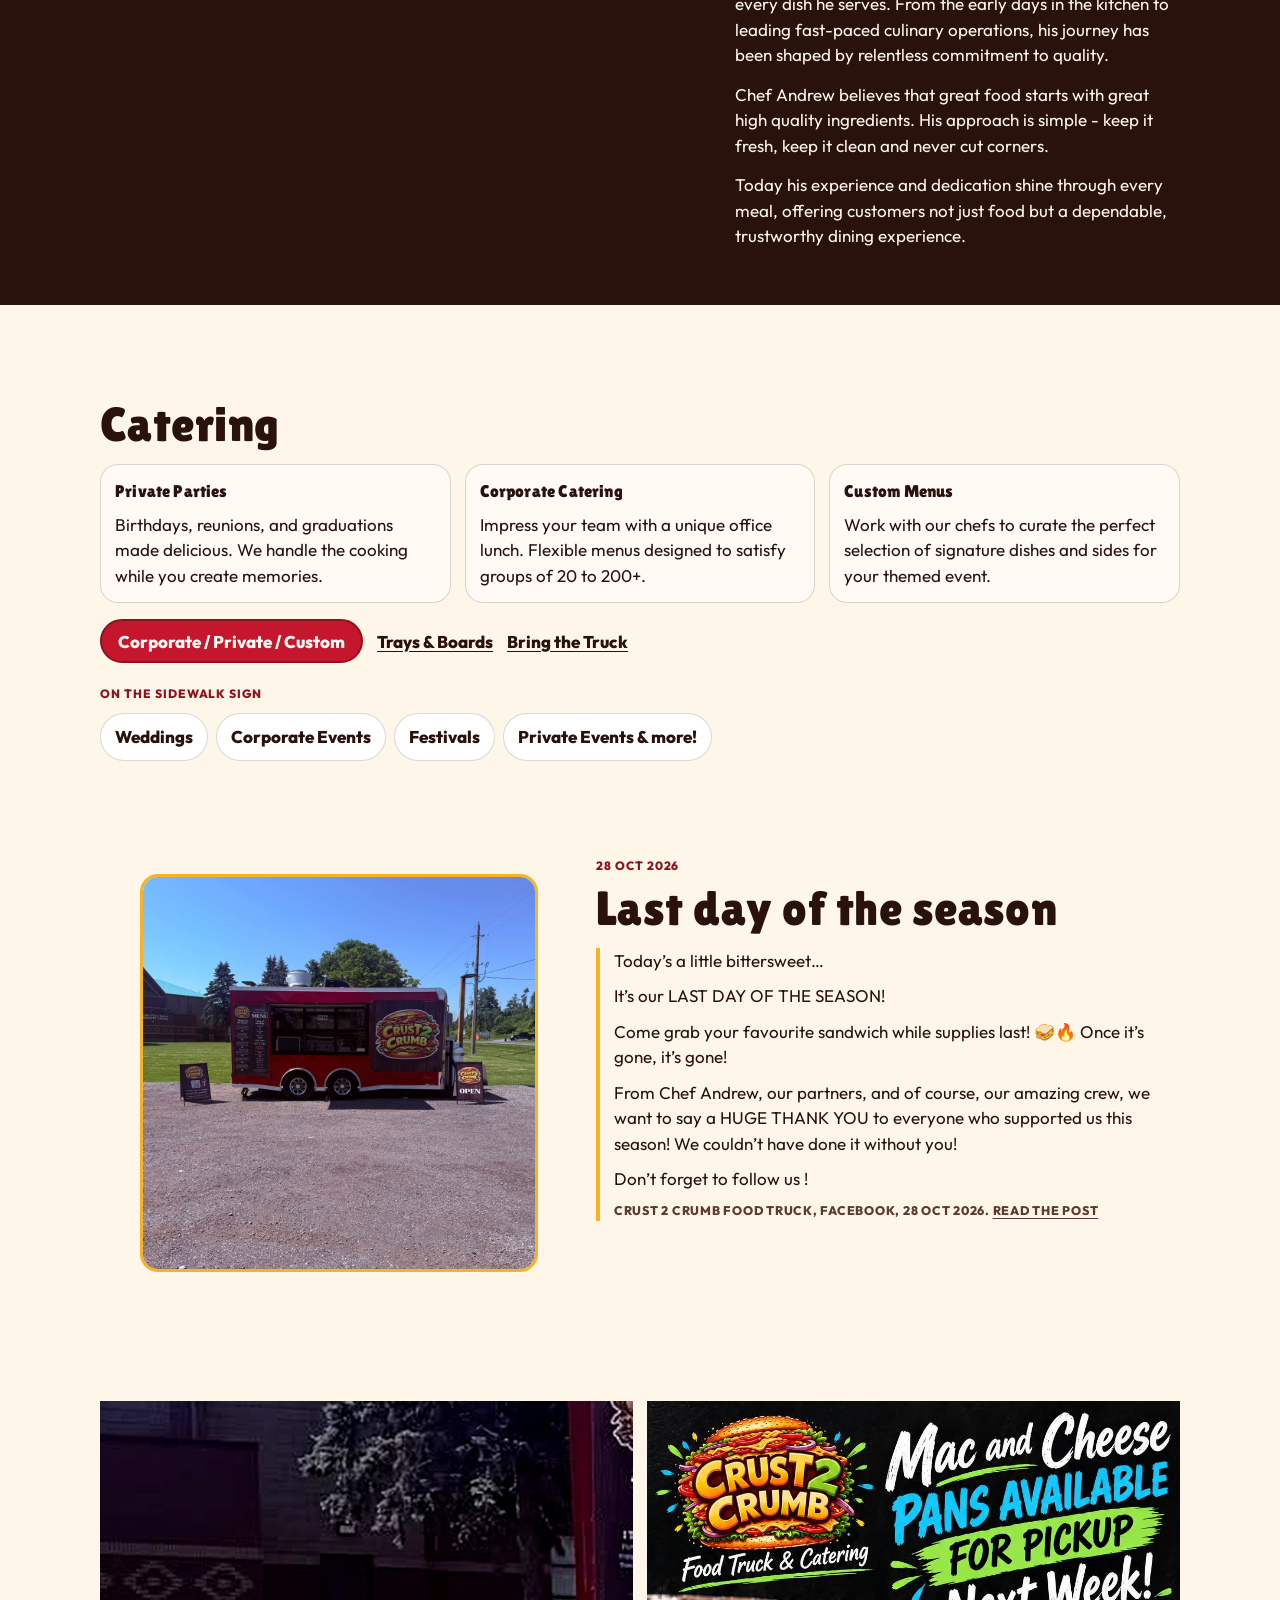
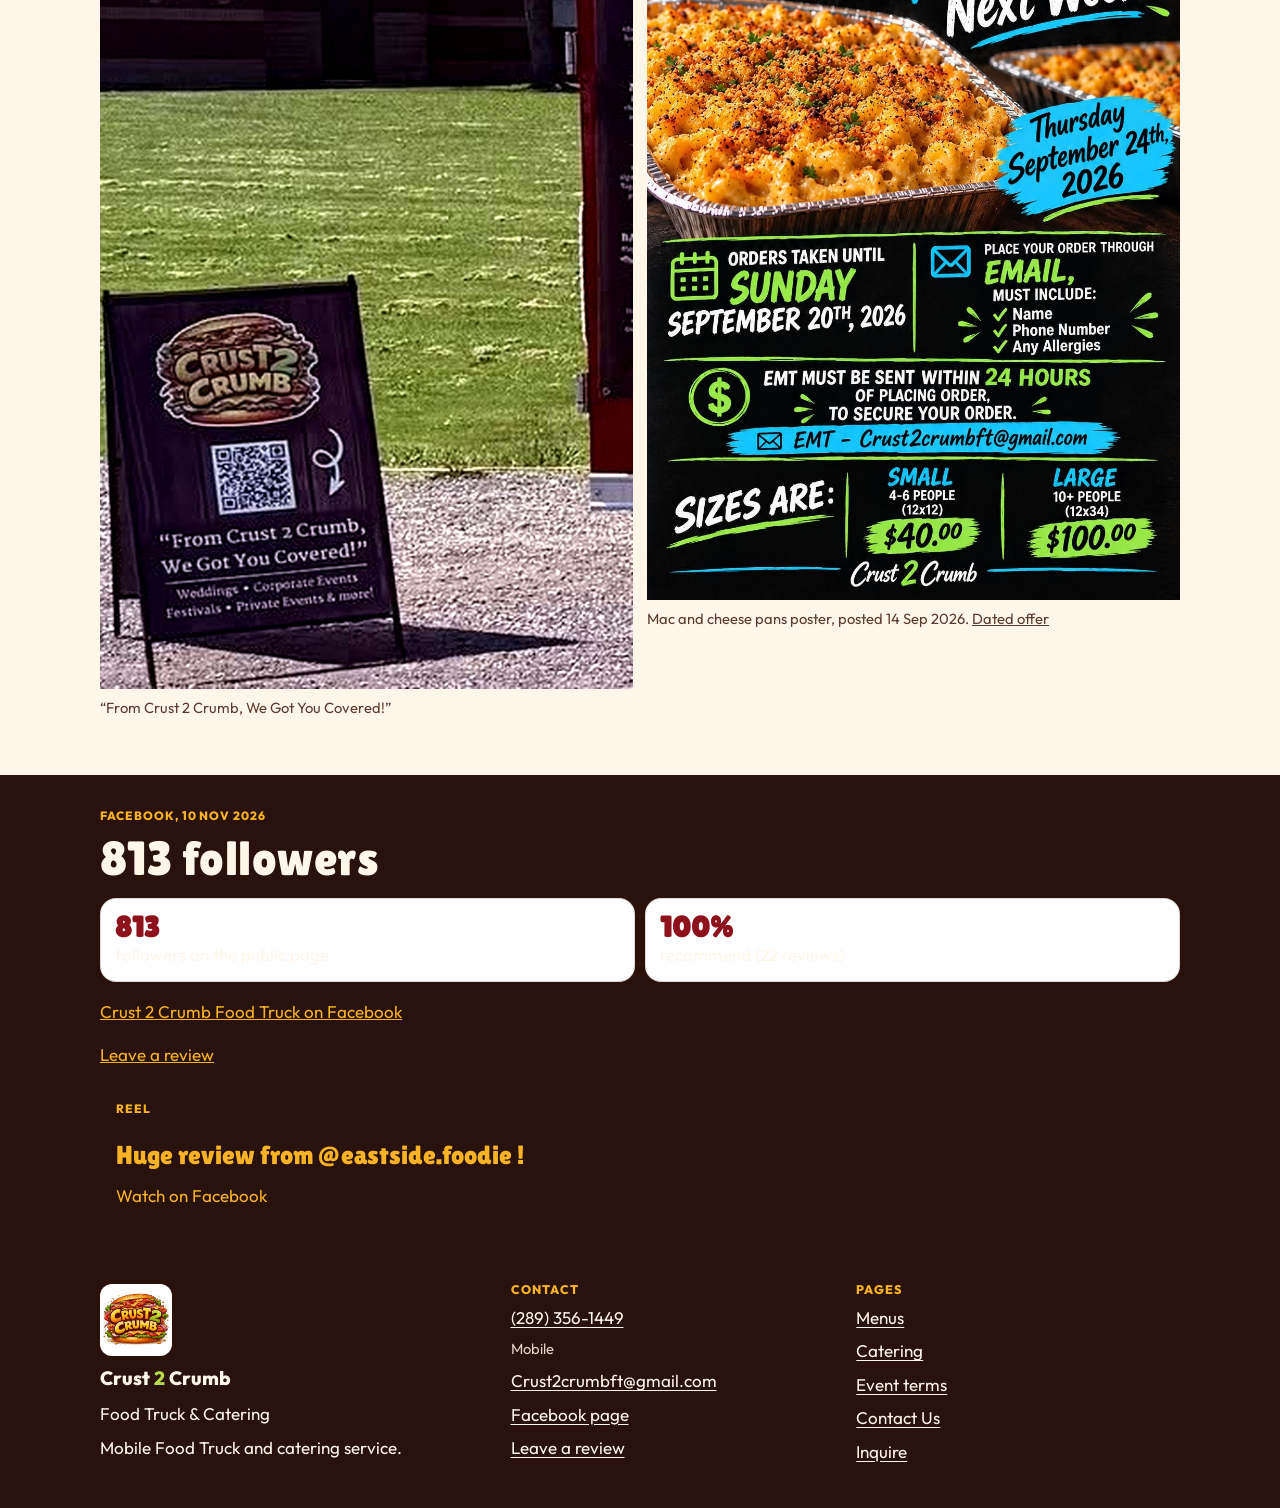
==== commit 6de0e156: "Restore Rainbow trout and Chocolate mousse tart captions. Put Tony's Nov 10 names back on the fish a" ====
--- a/index.html
+++ b/index.html
@@ -142,10 +142,12 @@
           <figcaption>Elk with blackberry gastrique</figcaption>
         </figure>
         <figure>
-          <img src="assets/plated-fish.jpg" width="2048" height="1536" alt="A fish fillet in a blue bowl with a pale sauce, vegetables, herbs, and a grilled lemon.">
-        </figure>
-        <figure>
-          <img src="assets/chocolate-tart.jpg" width="2048" height="1536" alt="A round tart filled with piped chocolate on a white plate, with berries, a purple flower, and a red sauce.">
+          <img src="assets/plated-fish.jpg" width="2048" height="1536" alt="Rainbow trout.">
+          <figcaption>Rainbow trout</figcaption>
+        </figure>
+        <figure>
+          <img src="assets/chocolate-tart.jpg" width="2048" height="1536" alt="Chocolate mousse tart.">
+          <figcaption>Chocolate mousse tart</figcaption>
         </figure>
         <figure>
           <img src="assets/plated-seafood.jpg" width="1600" height="1600" alt="Roasted octopus over polenta.">
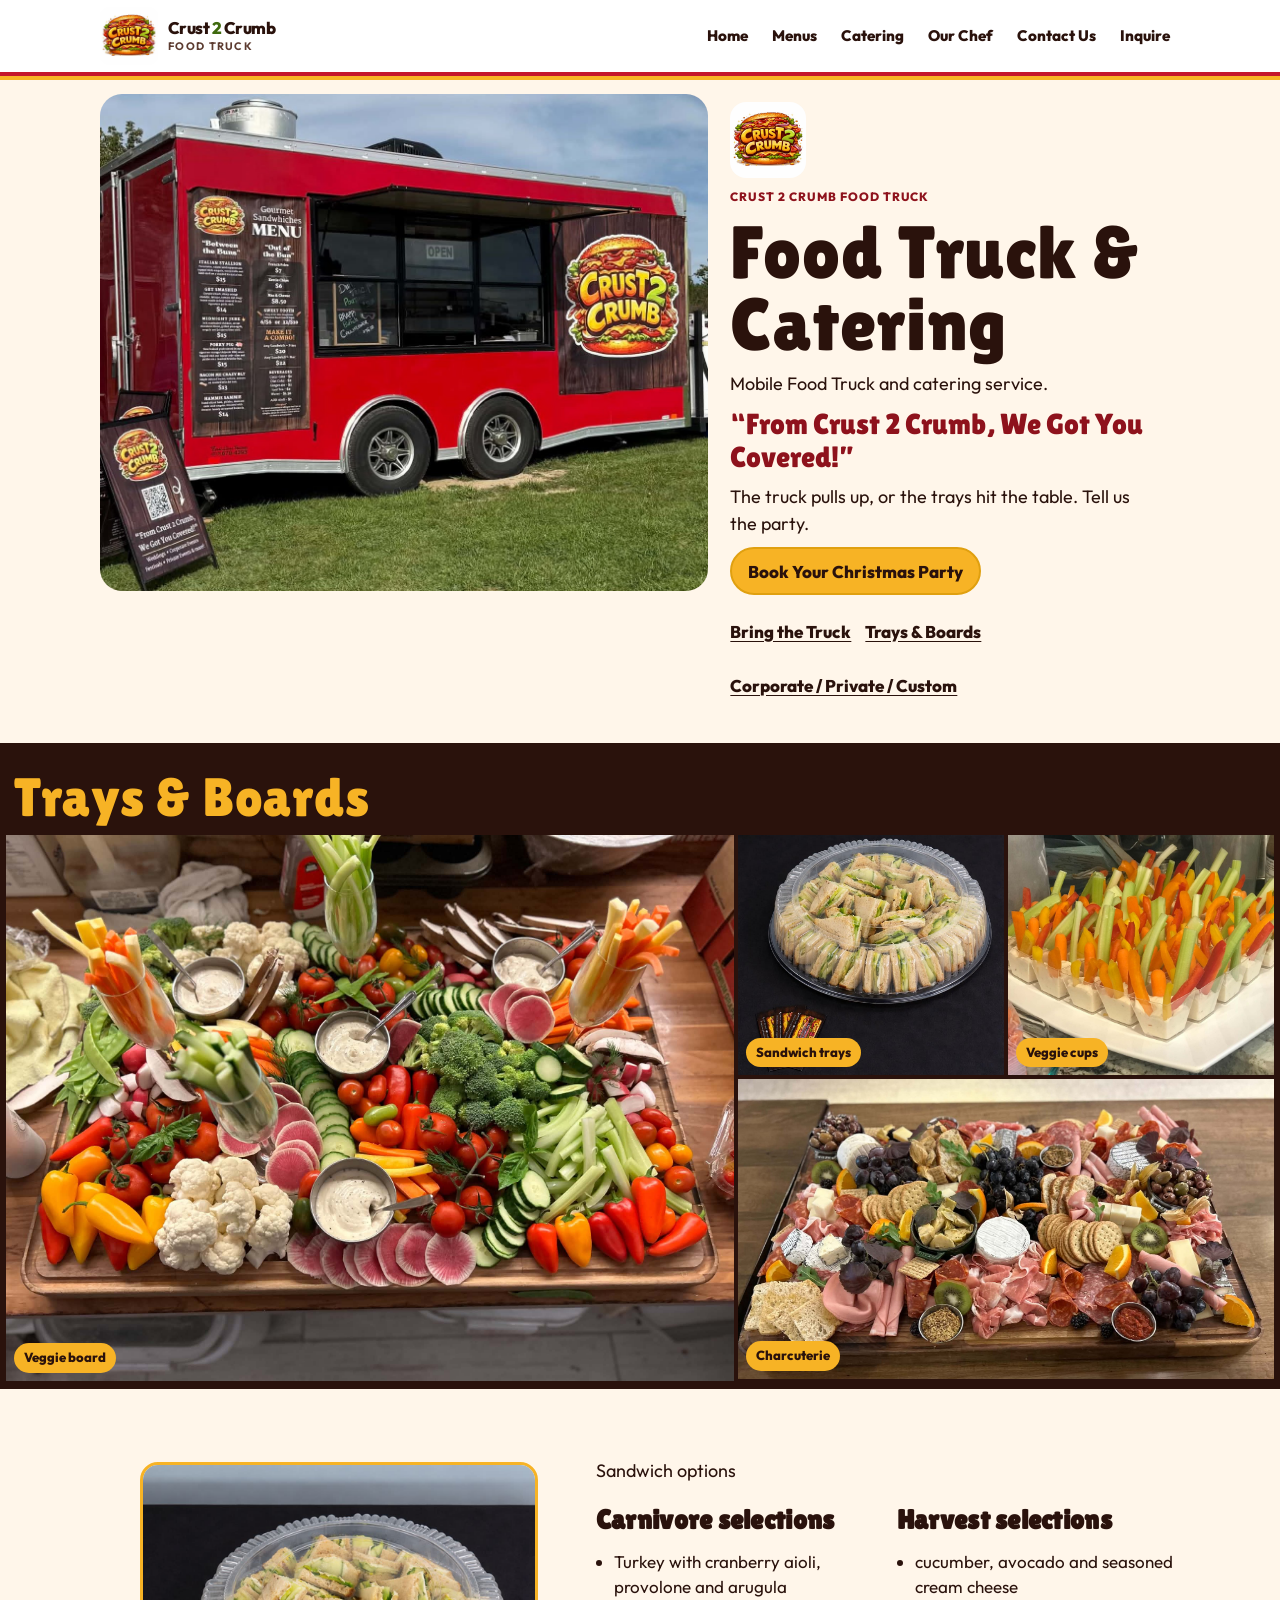
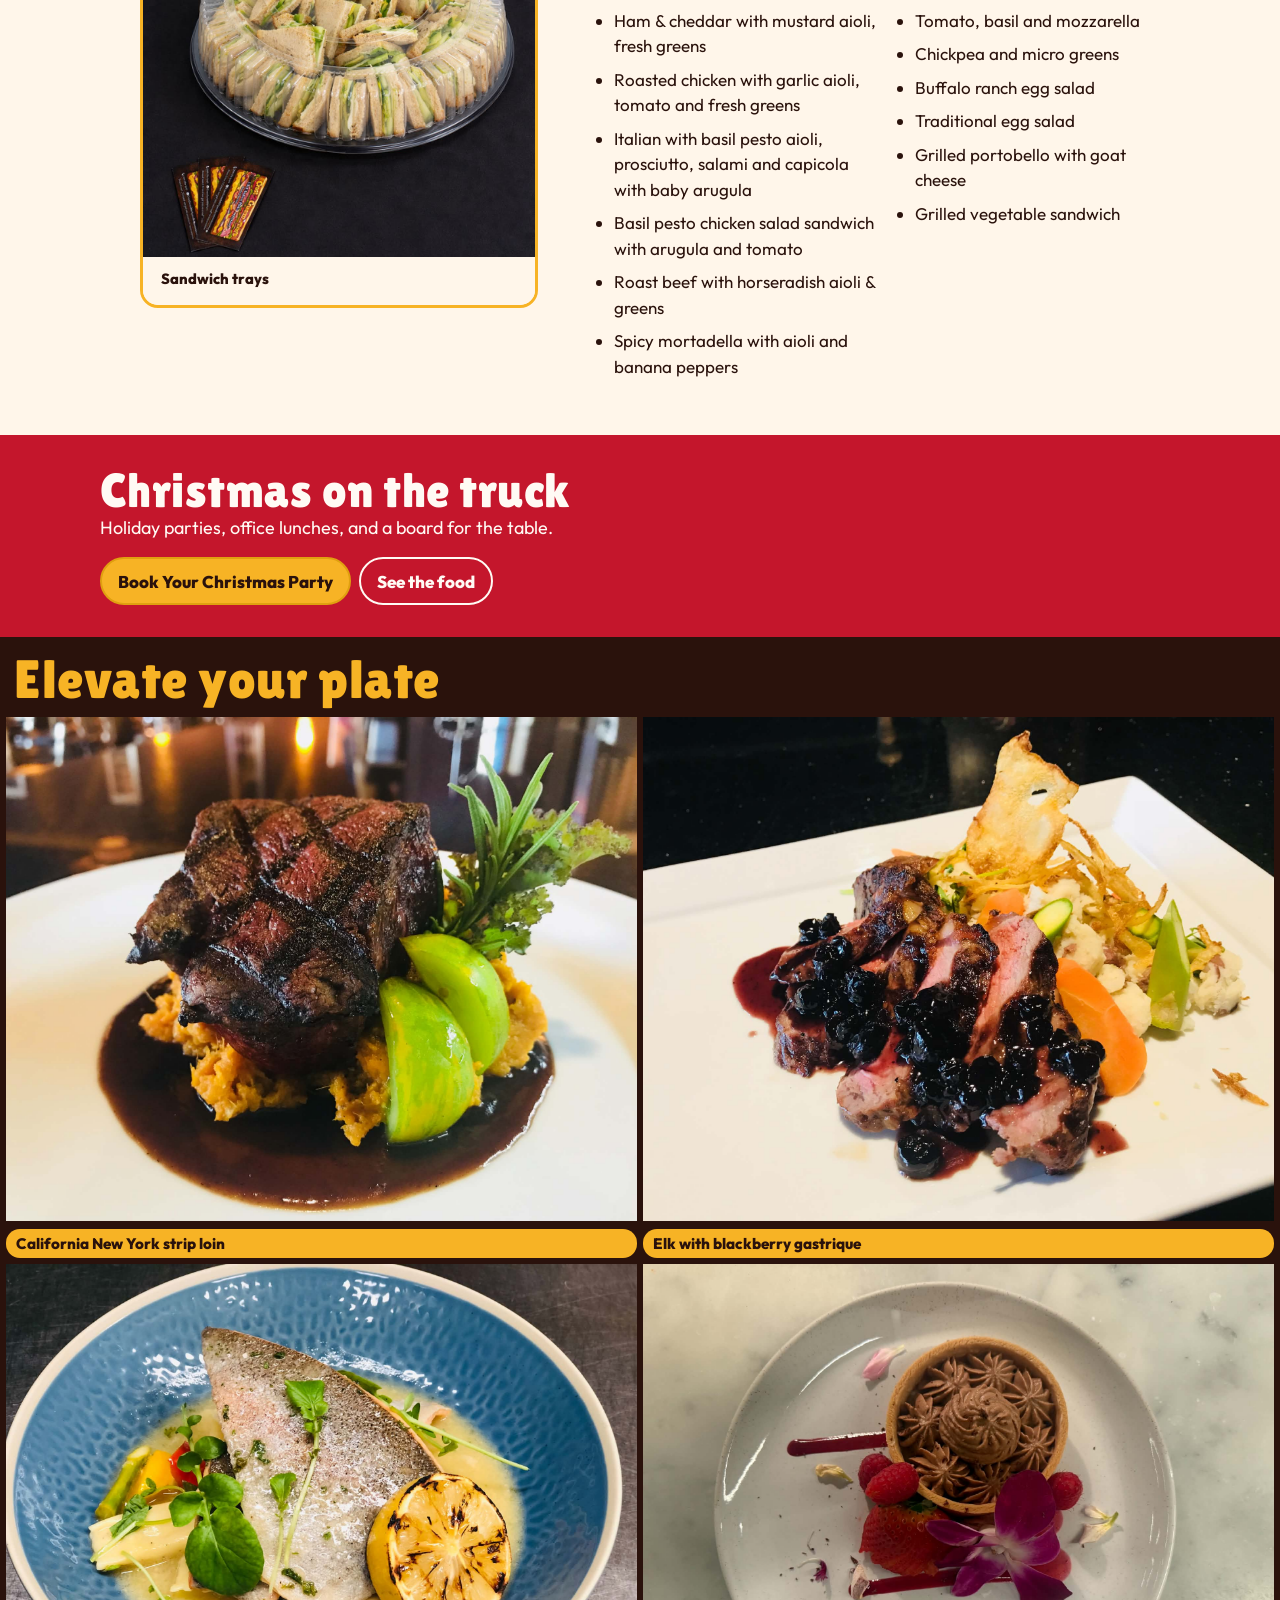
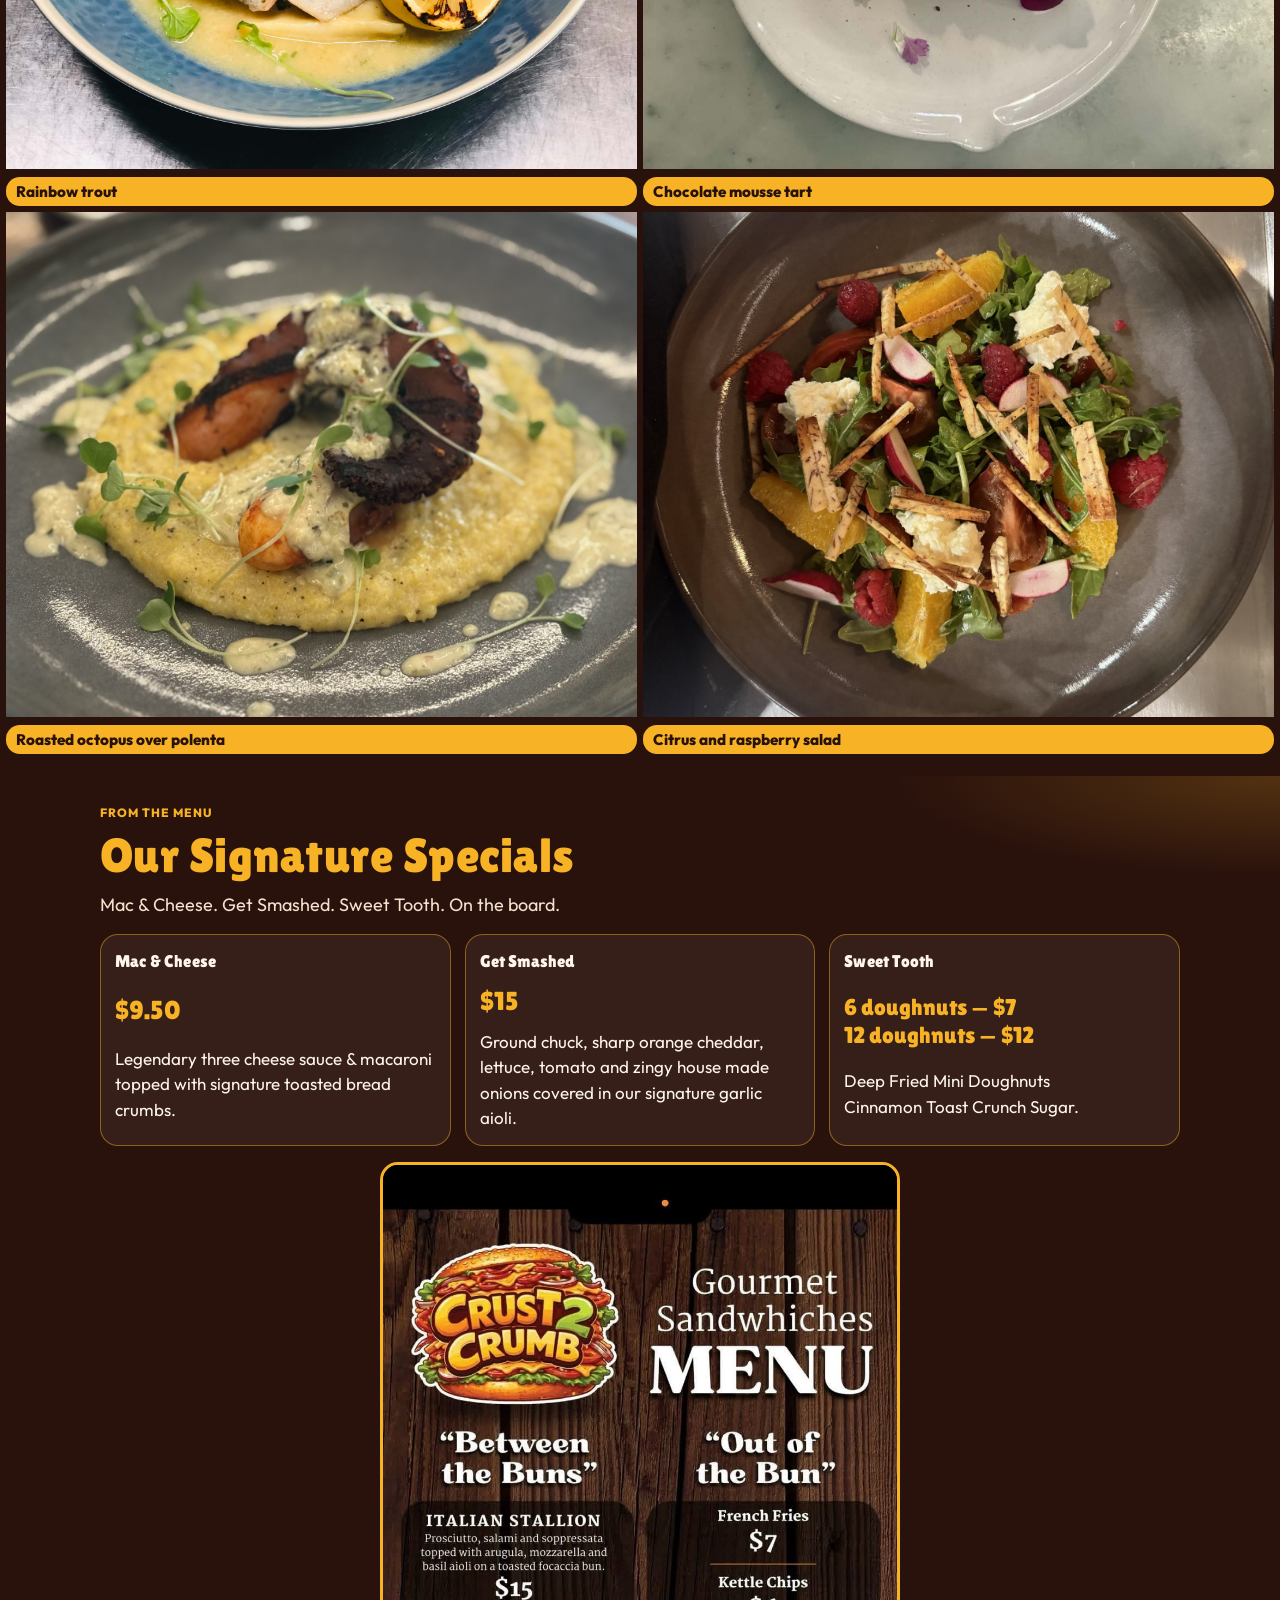
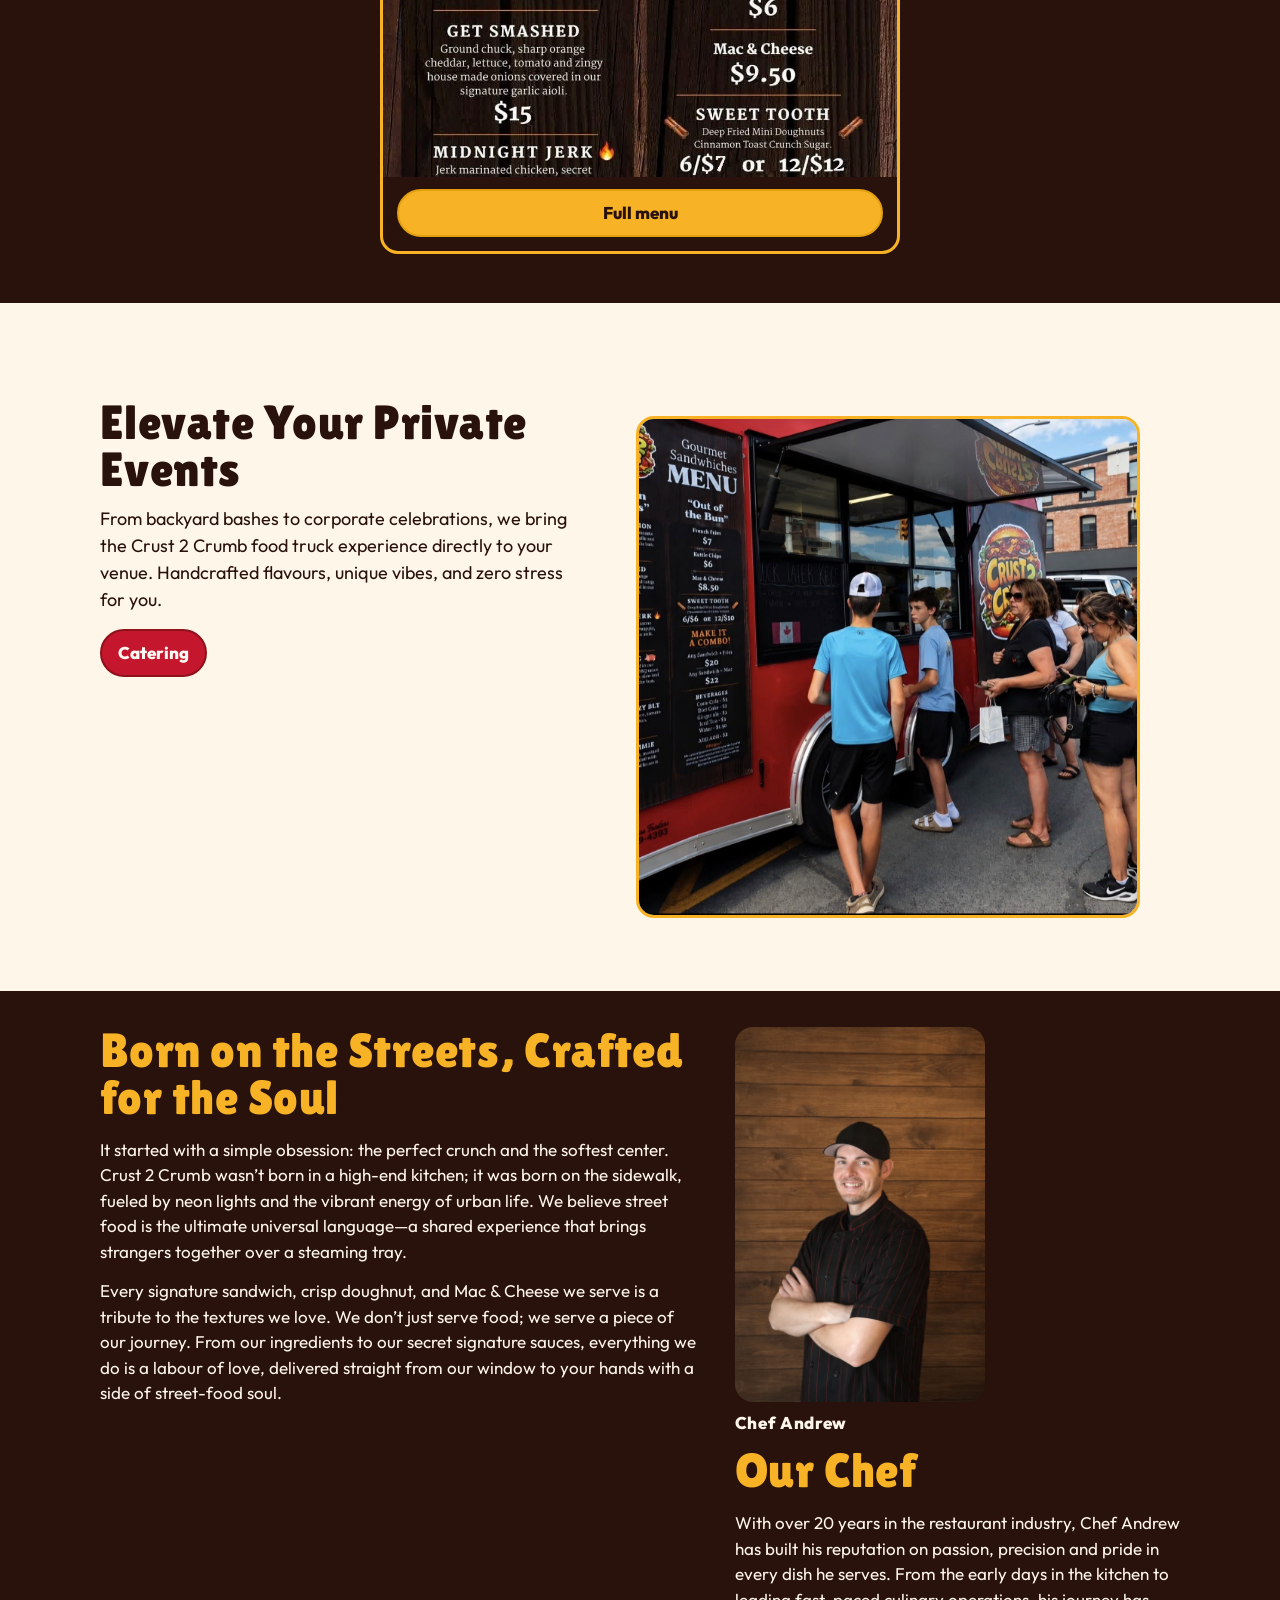
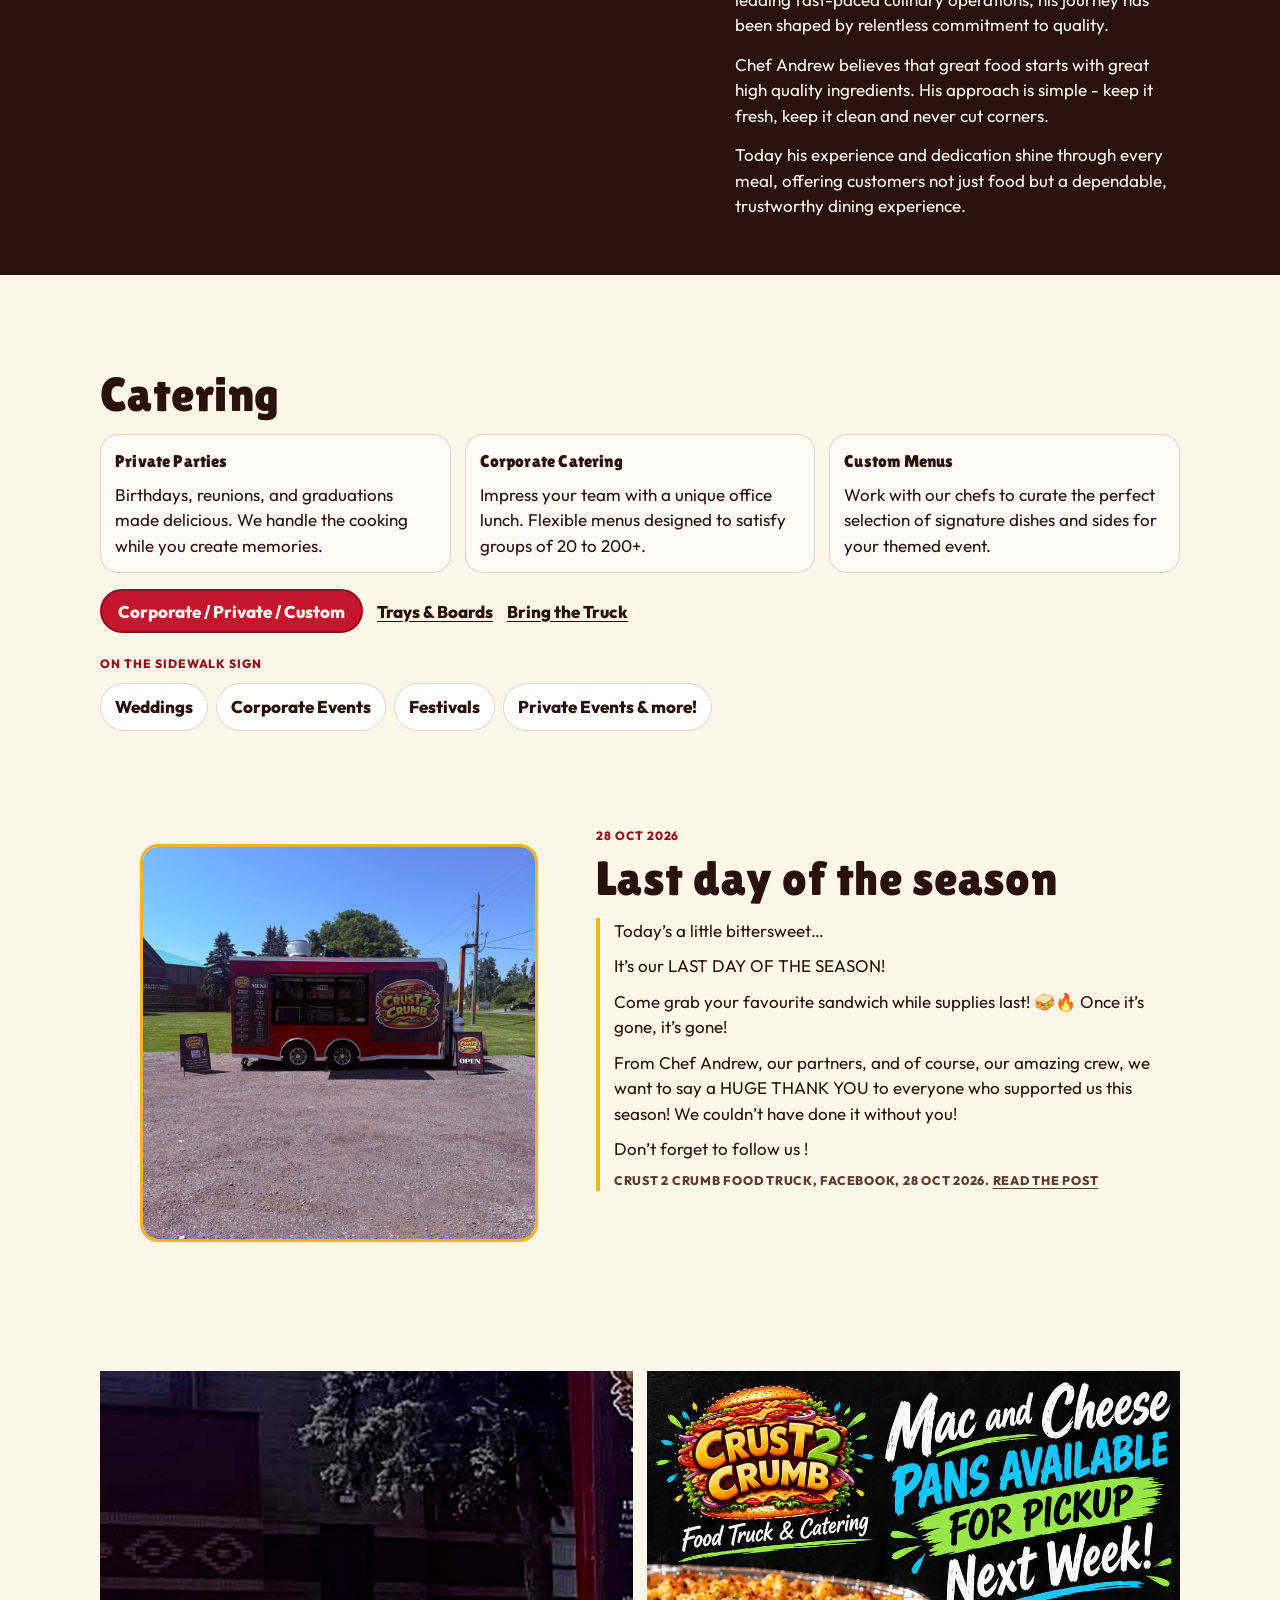
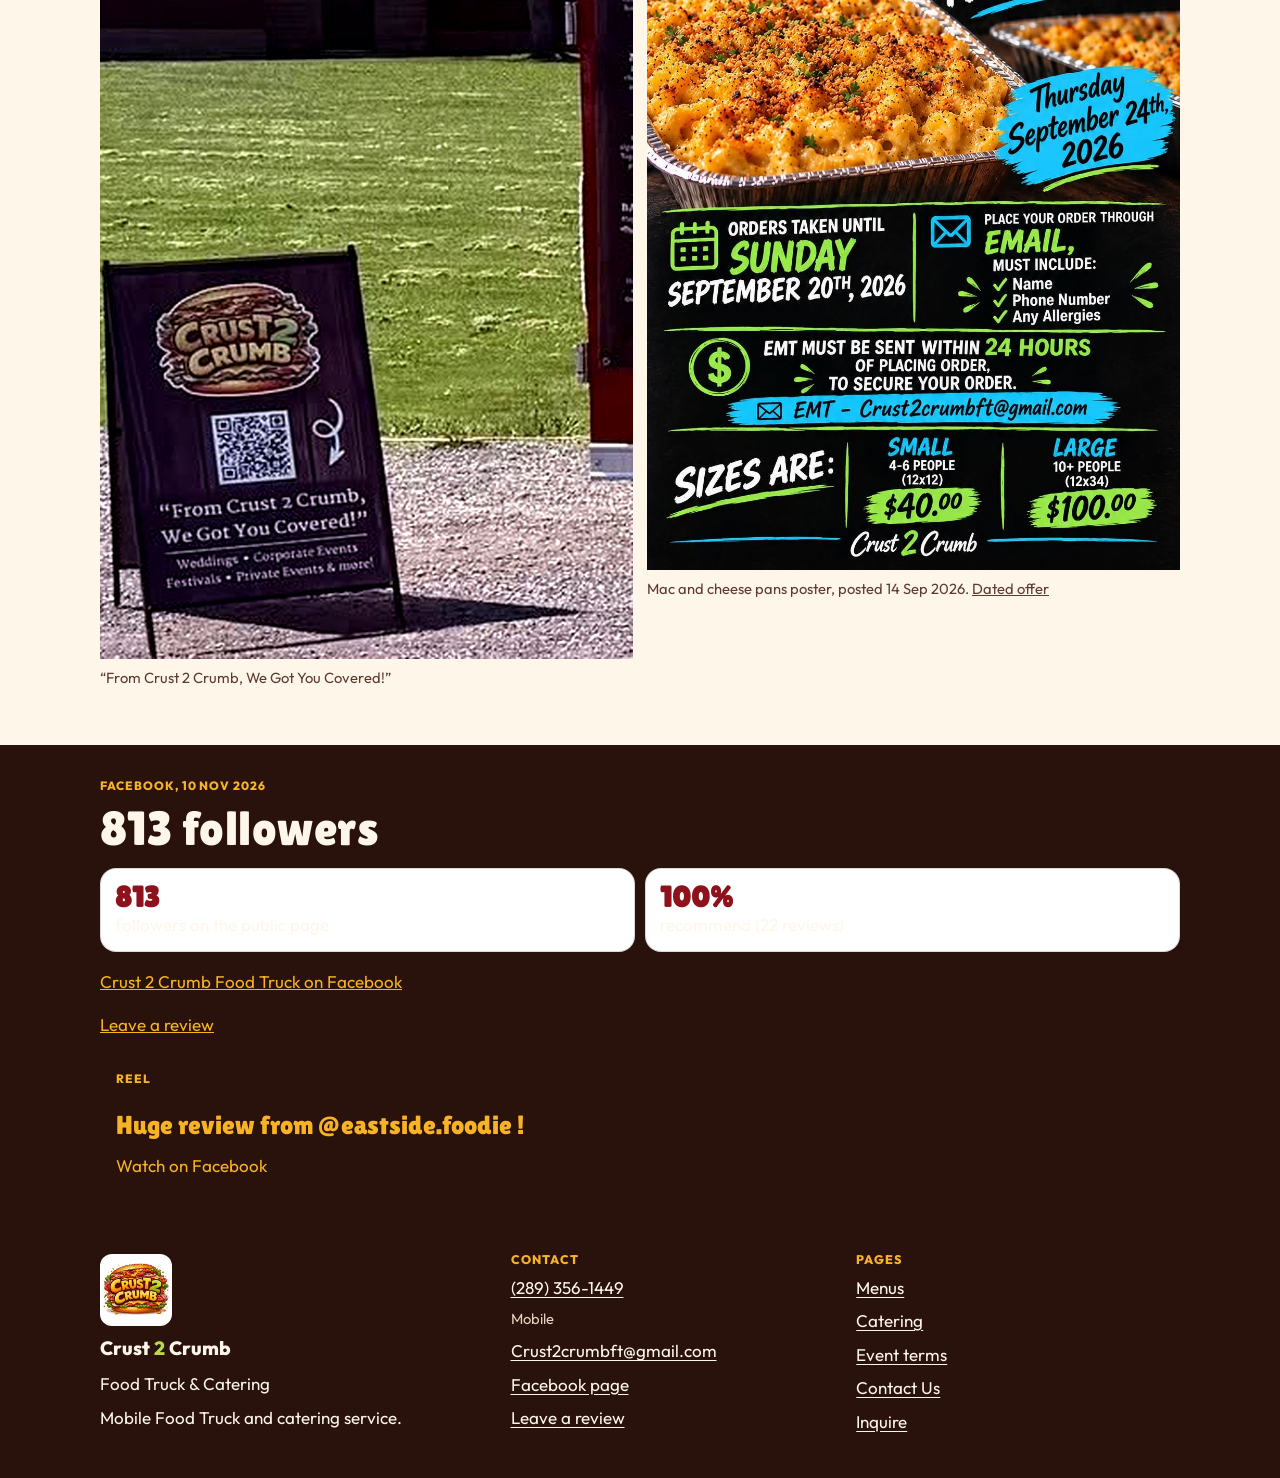
==== commit cac14ff4: "Remove the menu graphic caption under the Full menu button. Drop “Names and prices match the menu gr" ====
--- a/index.html
+++ b/index.html
@@ -184,7 +184,6 @@
         </div>
         <figure class="photo-frame" style="margin-top:16px">
           <img src="assets/gourmet-sandwiches-menu.jpg" width="943" height="2048" alt="Gourmet Sandwiches menu graphic for Crust 2 Crumb, including Mac and Cheese, Get Smashed, and Sweet Tooth." loading="lazy">
-          <figcaption class="caption">Names and prices match the menu graphic.</figcaption>
           <a class="btn" href="menu/">Full menu</a>
         </figure>
       </div>
--- a/css/styles.css
+++ b/css/styles.css
@@ -360,7 +360,6 @@
 }
 .board-specials .photo-frame { max-width: 520px; margin-left: auto; margin-right: auto; }
 .board-specials .photo-frame img { width: 100%; max-height: 68vh; object-fit: cover; object-position: top center; }
-.board-specials .photo-frame .caption { padding: 0 14px; color: #f3e2cf; }
 .board-specials .photo-frame .btn {
   width: calc(100% - 28px);
   margin: 12px 14px 14px;
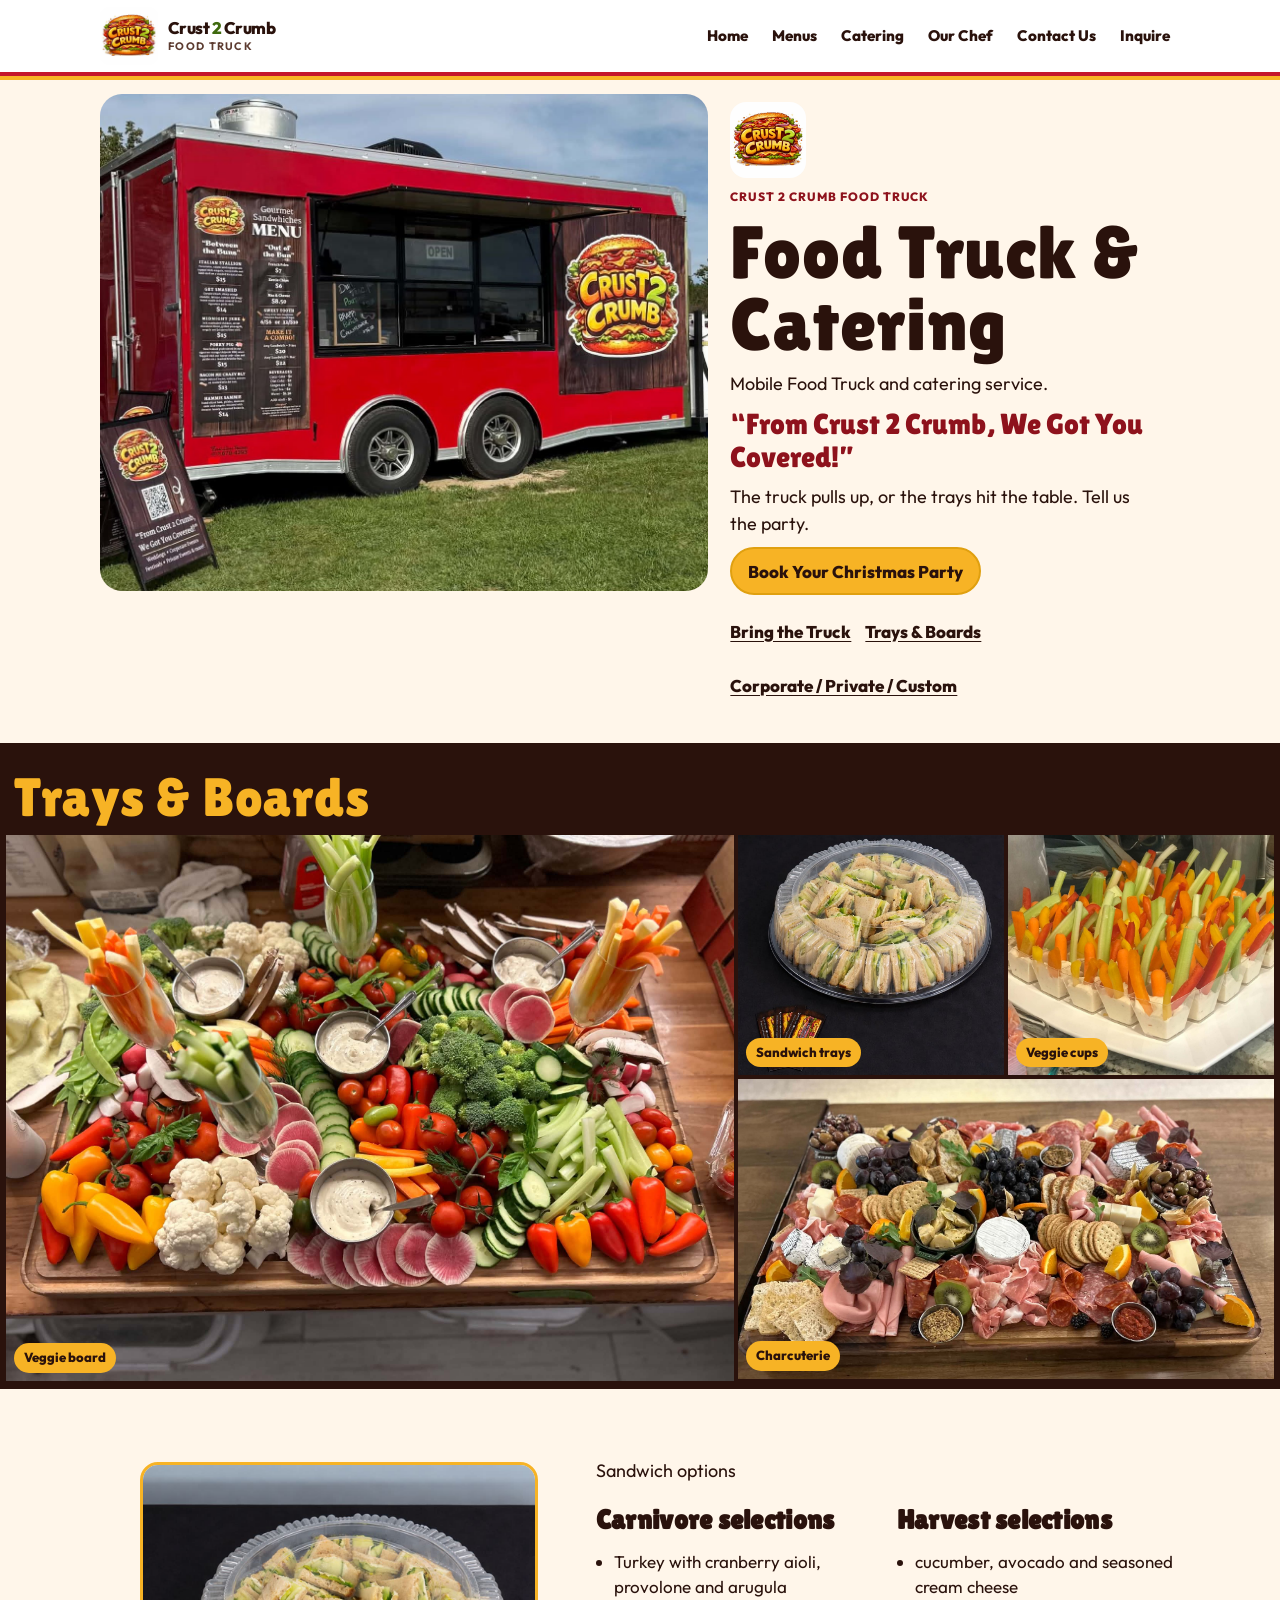
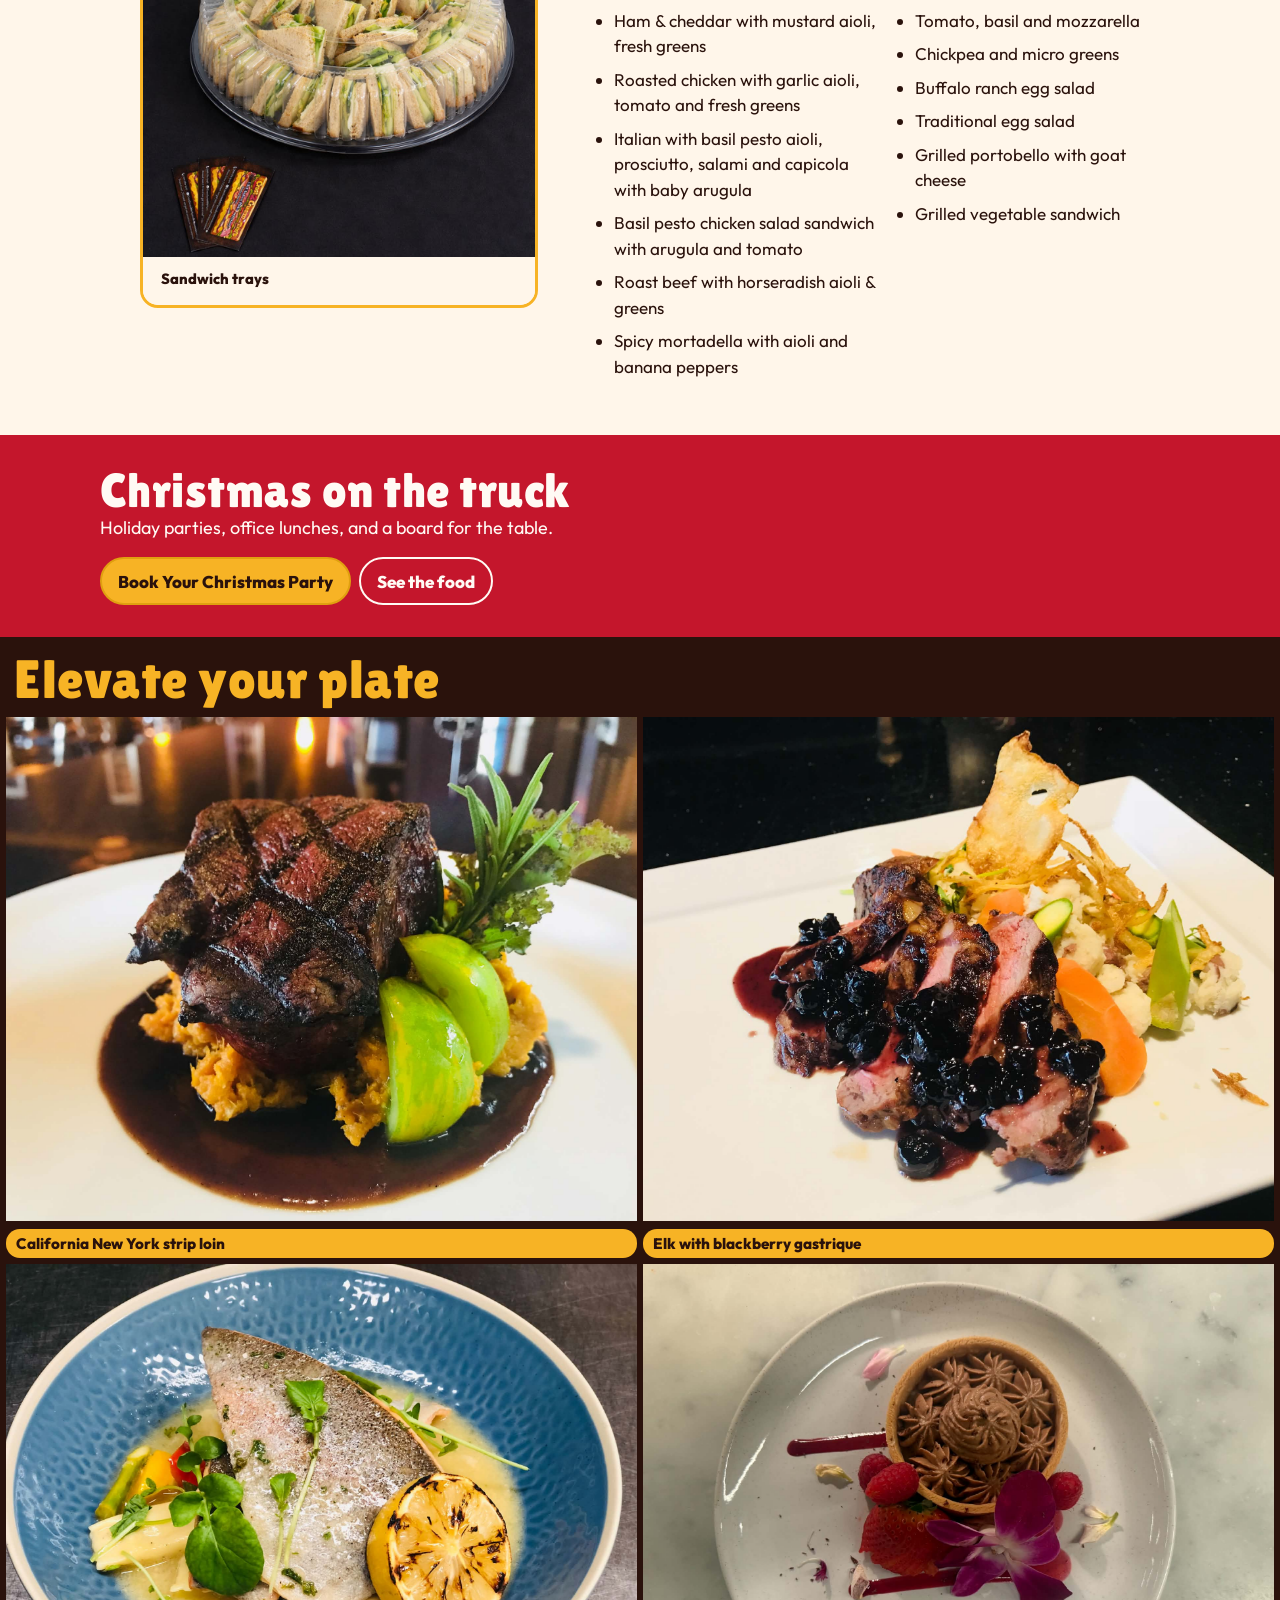
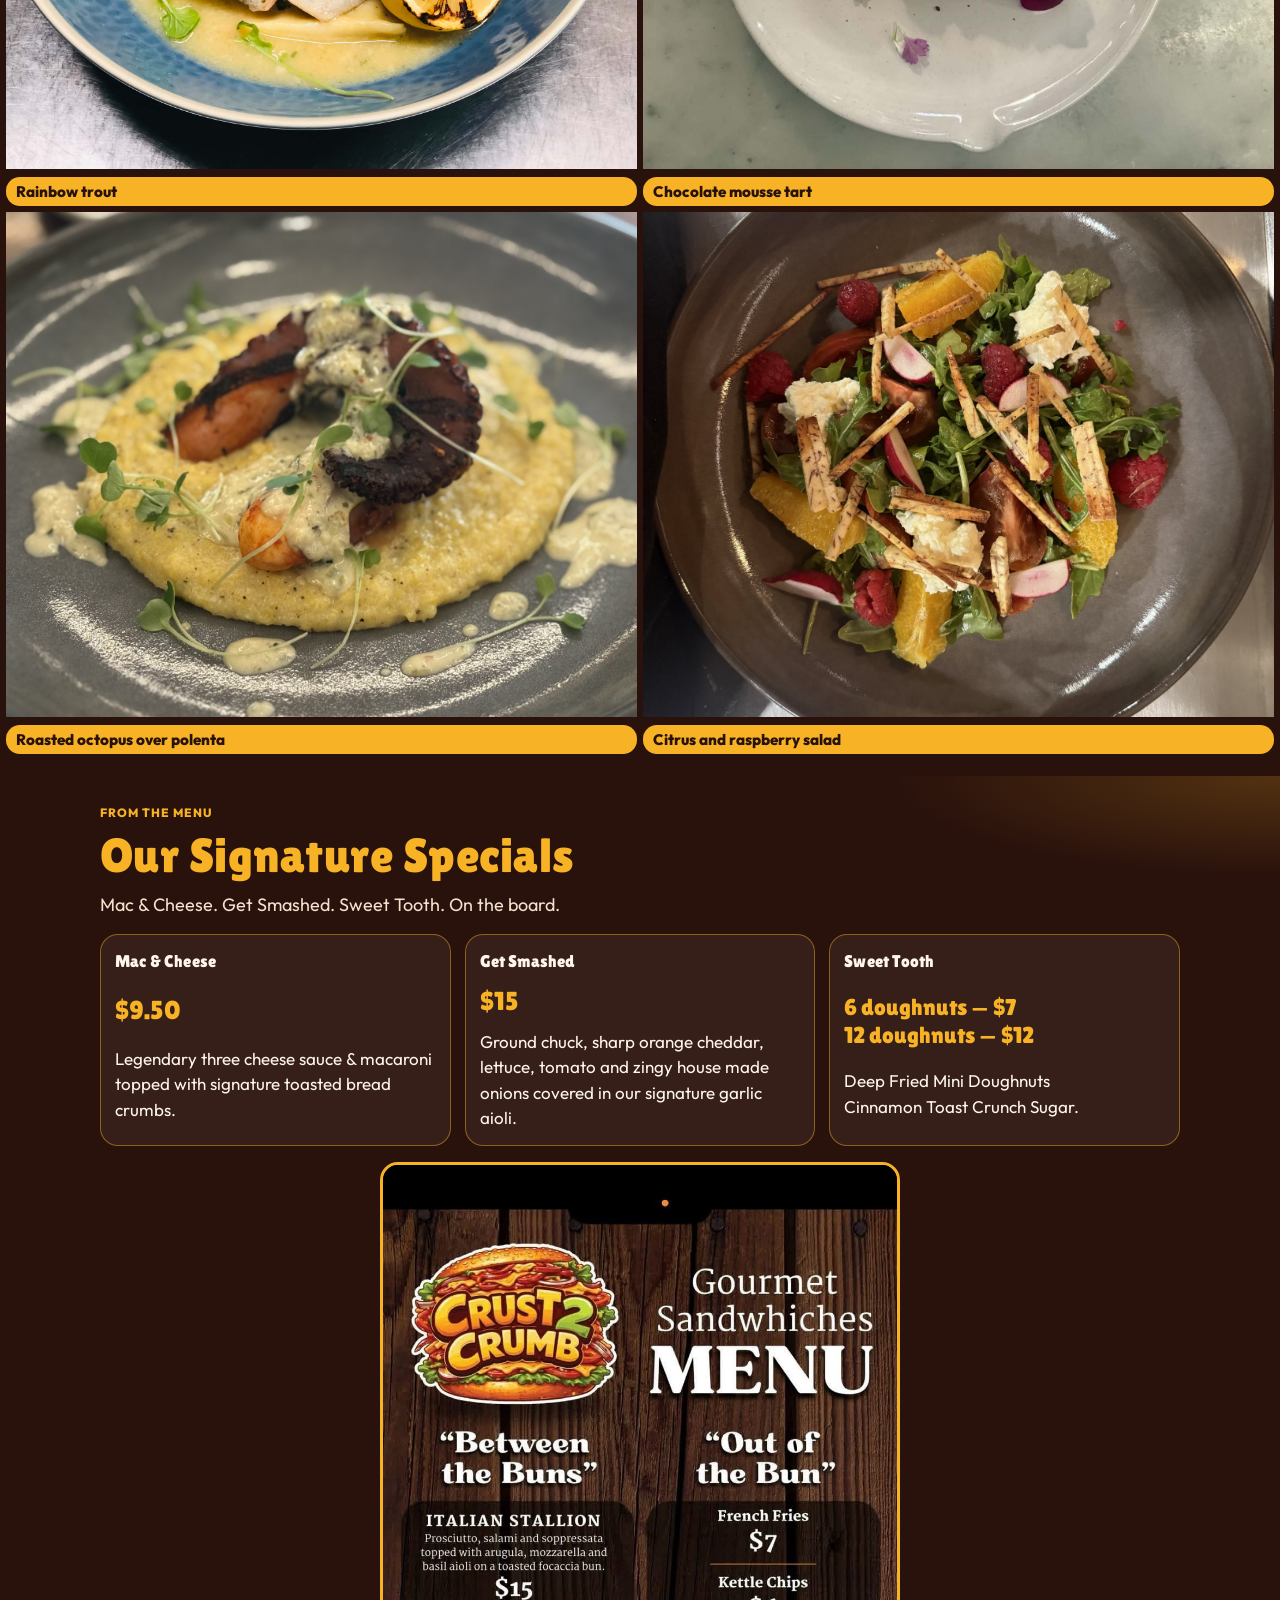
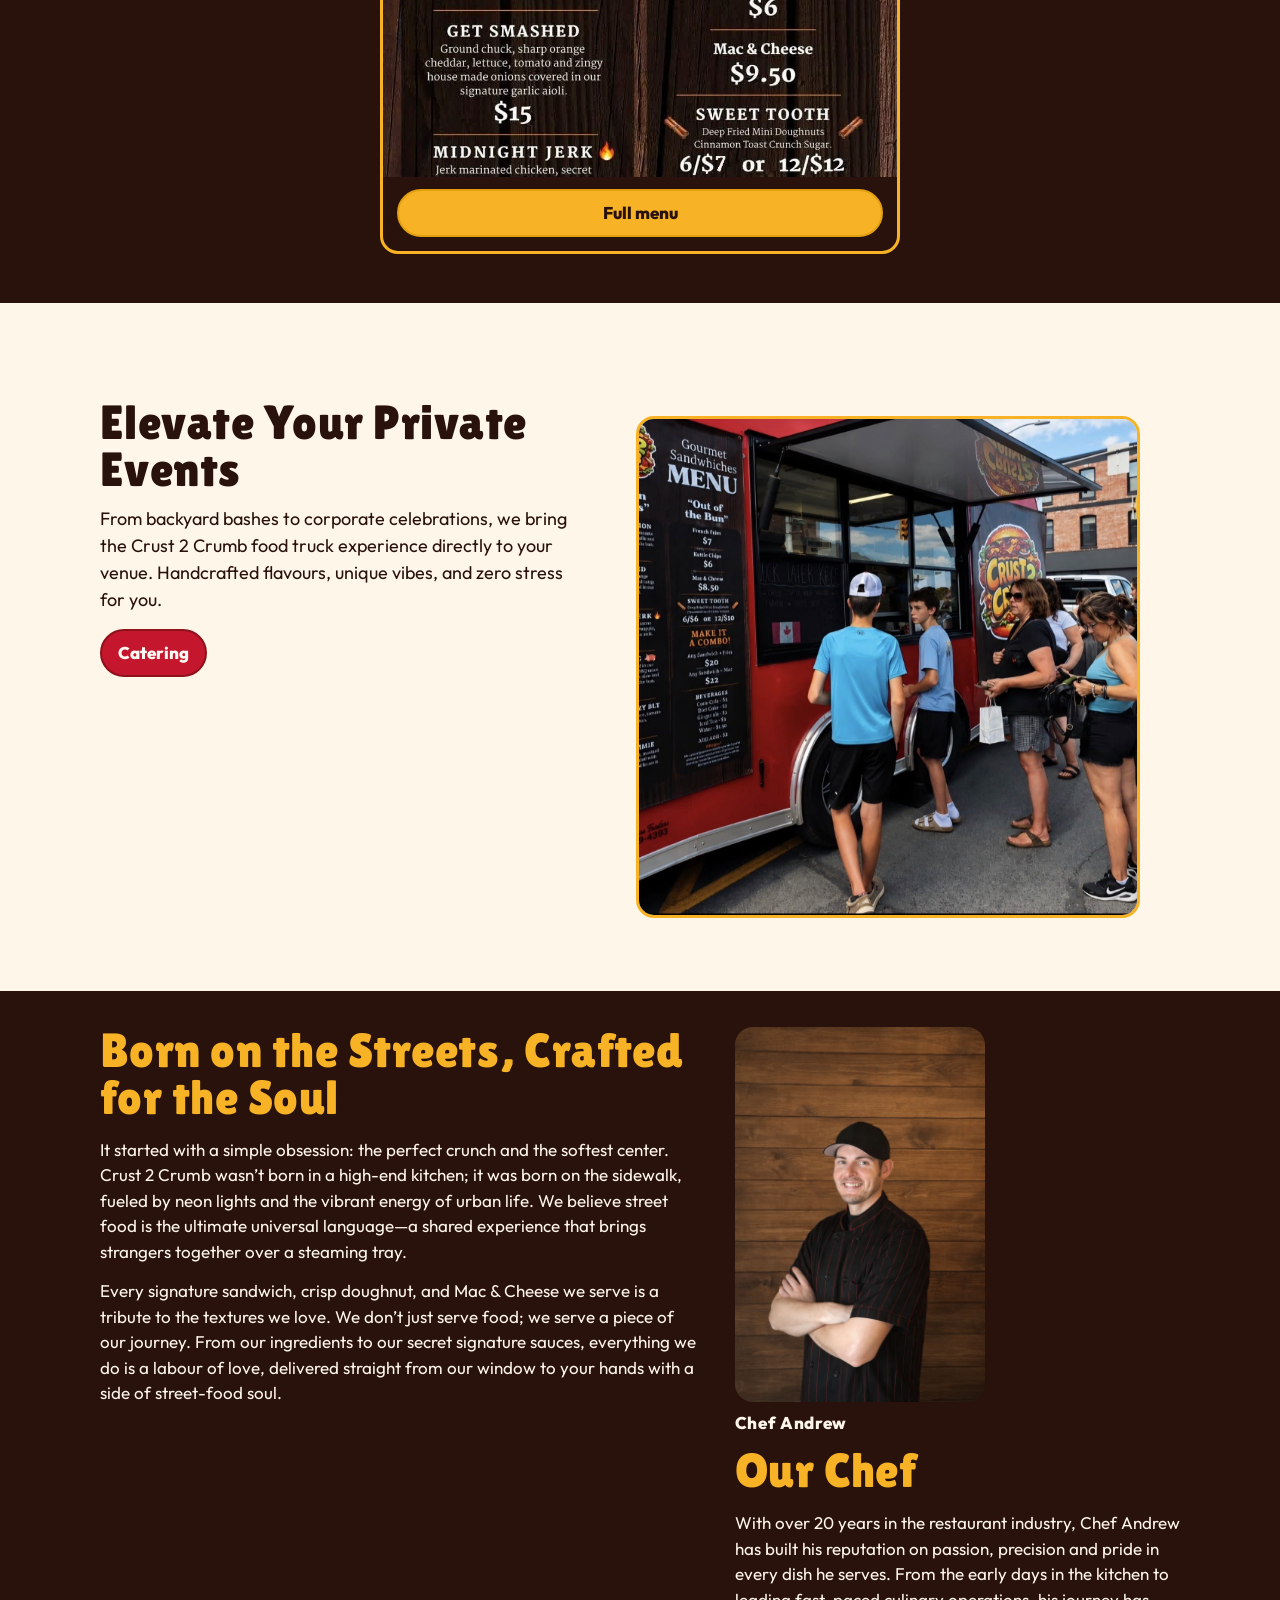
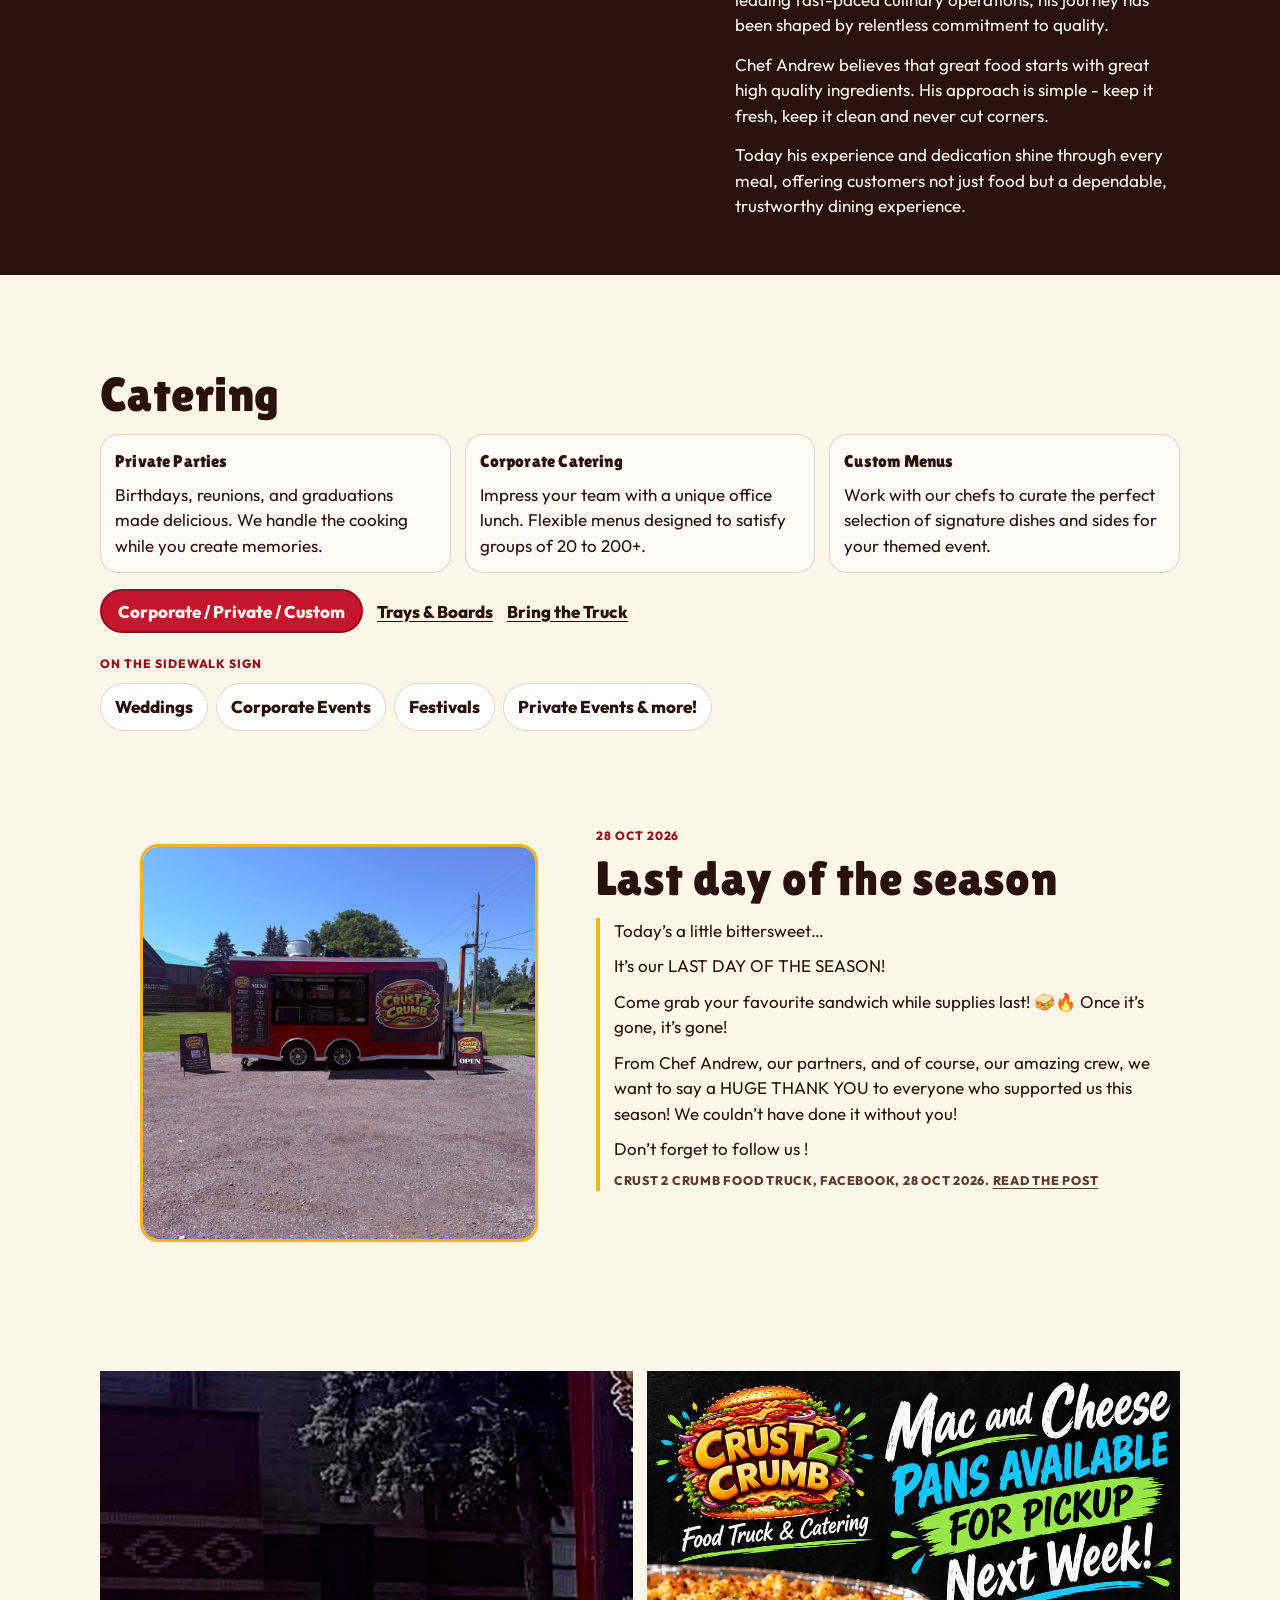
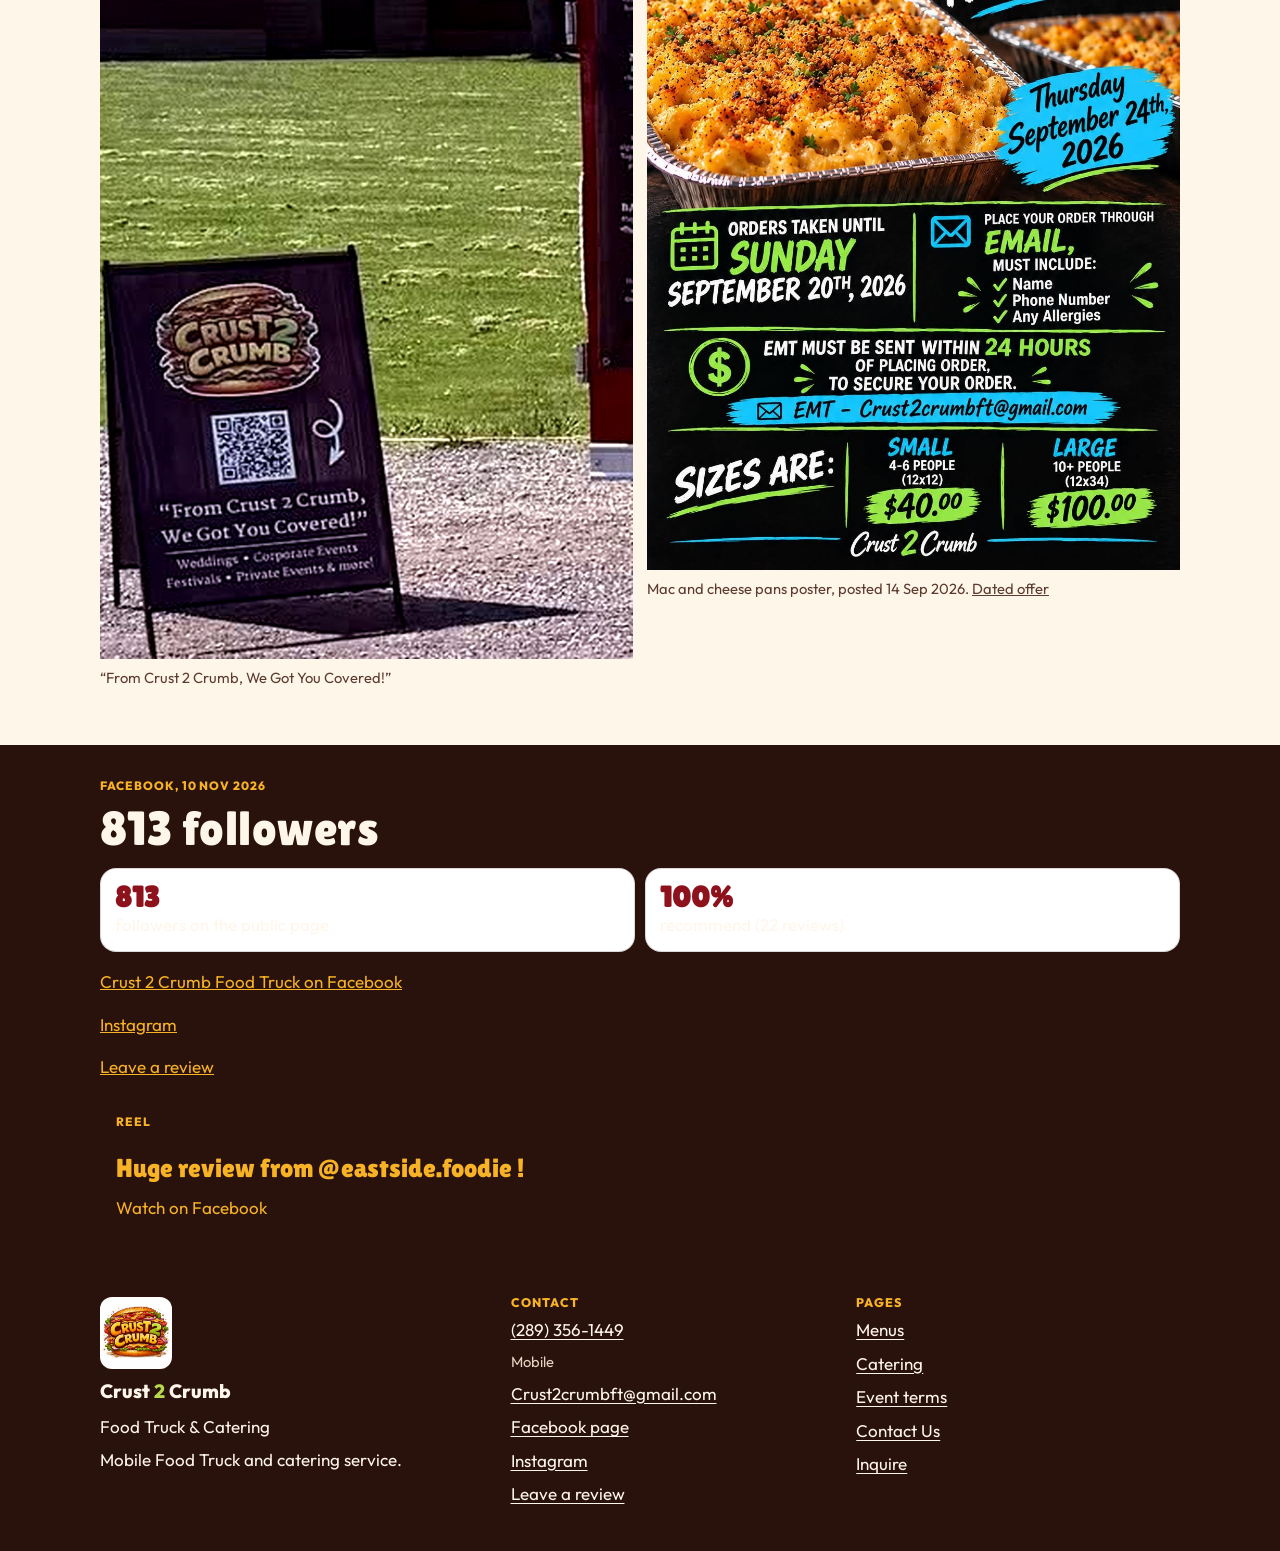
==== commit 5d83bd48: "Add the official Instagram profile next to Facebook follow links. Tony confirmed https://www.instagr" ====
--- a/index.html
+++ b/index.html
@@ -310,6 +310,7 @@
           </div>
         </div>
         <p><a href="https://www.facebook.com/p/Crust-2-Crumb-Food-Truck-61586349067280/" target="_blank" rel="noopener noreferrer">Crust 2 Crumb Food Truck on Facebook</a></p>
+        <p><a href="https://www.instagram.com/crust2crumb26/" target="_blank" rel="noopener noreferrer">Instagram</a></p>
         <p><a href="https://use1app.com/r/crust2crumb/">Leave a review</a></p>
         <a class="reel" href="https://www.facebook.com/reel/1042417608495707" target="_blank" rel="noopener noreferrer">
           <span class="kicker">Reel</span>
@@ -333,6 +334,7 @@
         <p class="fine">Mobile</p>
         <p><a href="mailto:Crust2crumbft@gmail.com">Crust2crumbft@gmail.com</a></p>
         <p><a href="https://www.facebook.com/p/Crust-2-Crumb-Food-Truck-61586349067280/" target="_blank" rel="noopener noreferrer">Facebook page</a></p>
+        <p><a href="https://www.instagram.com/crust2crumb26/" target="_blank" rel="noopener noreferrer">Instagram</a></p>
         <p><a href="https://use1app.com/r/crust2crumb/">Leave a review</a></p>
       </div>
       <div>
